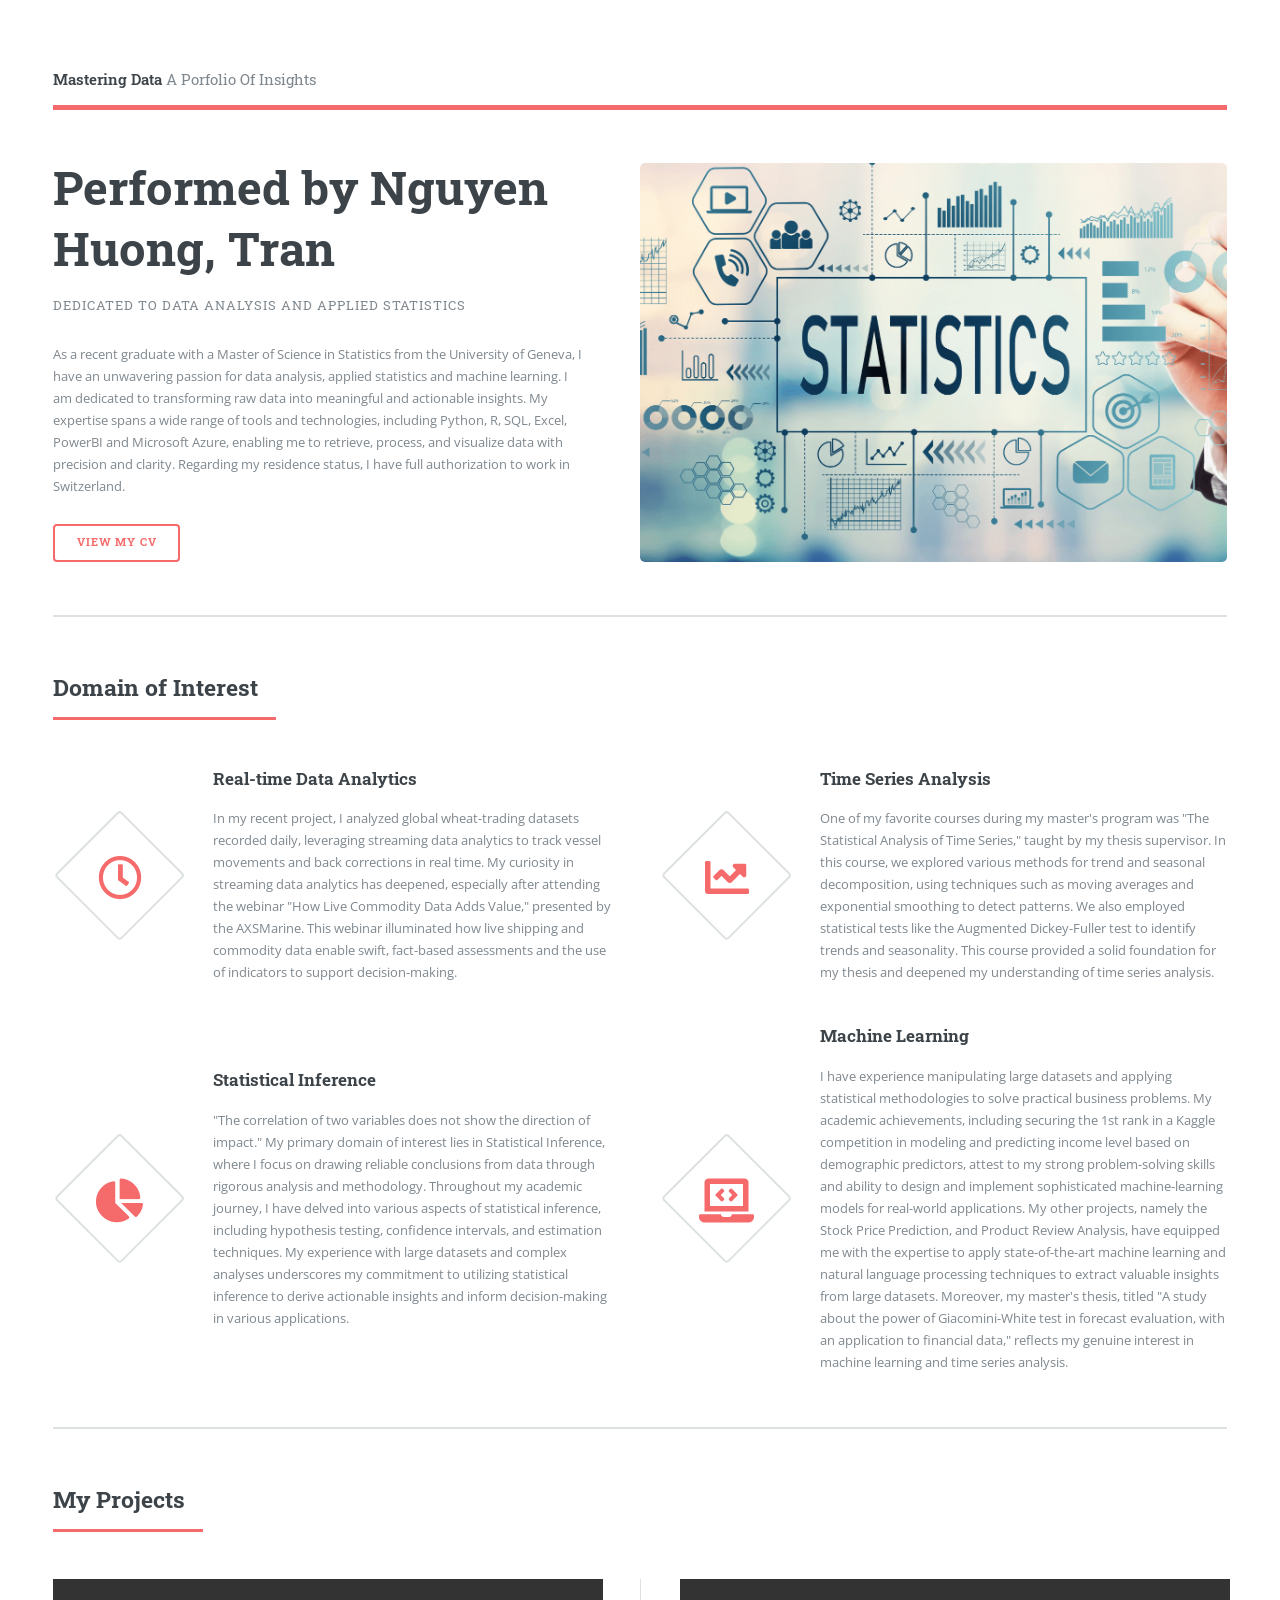
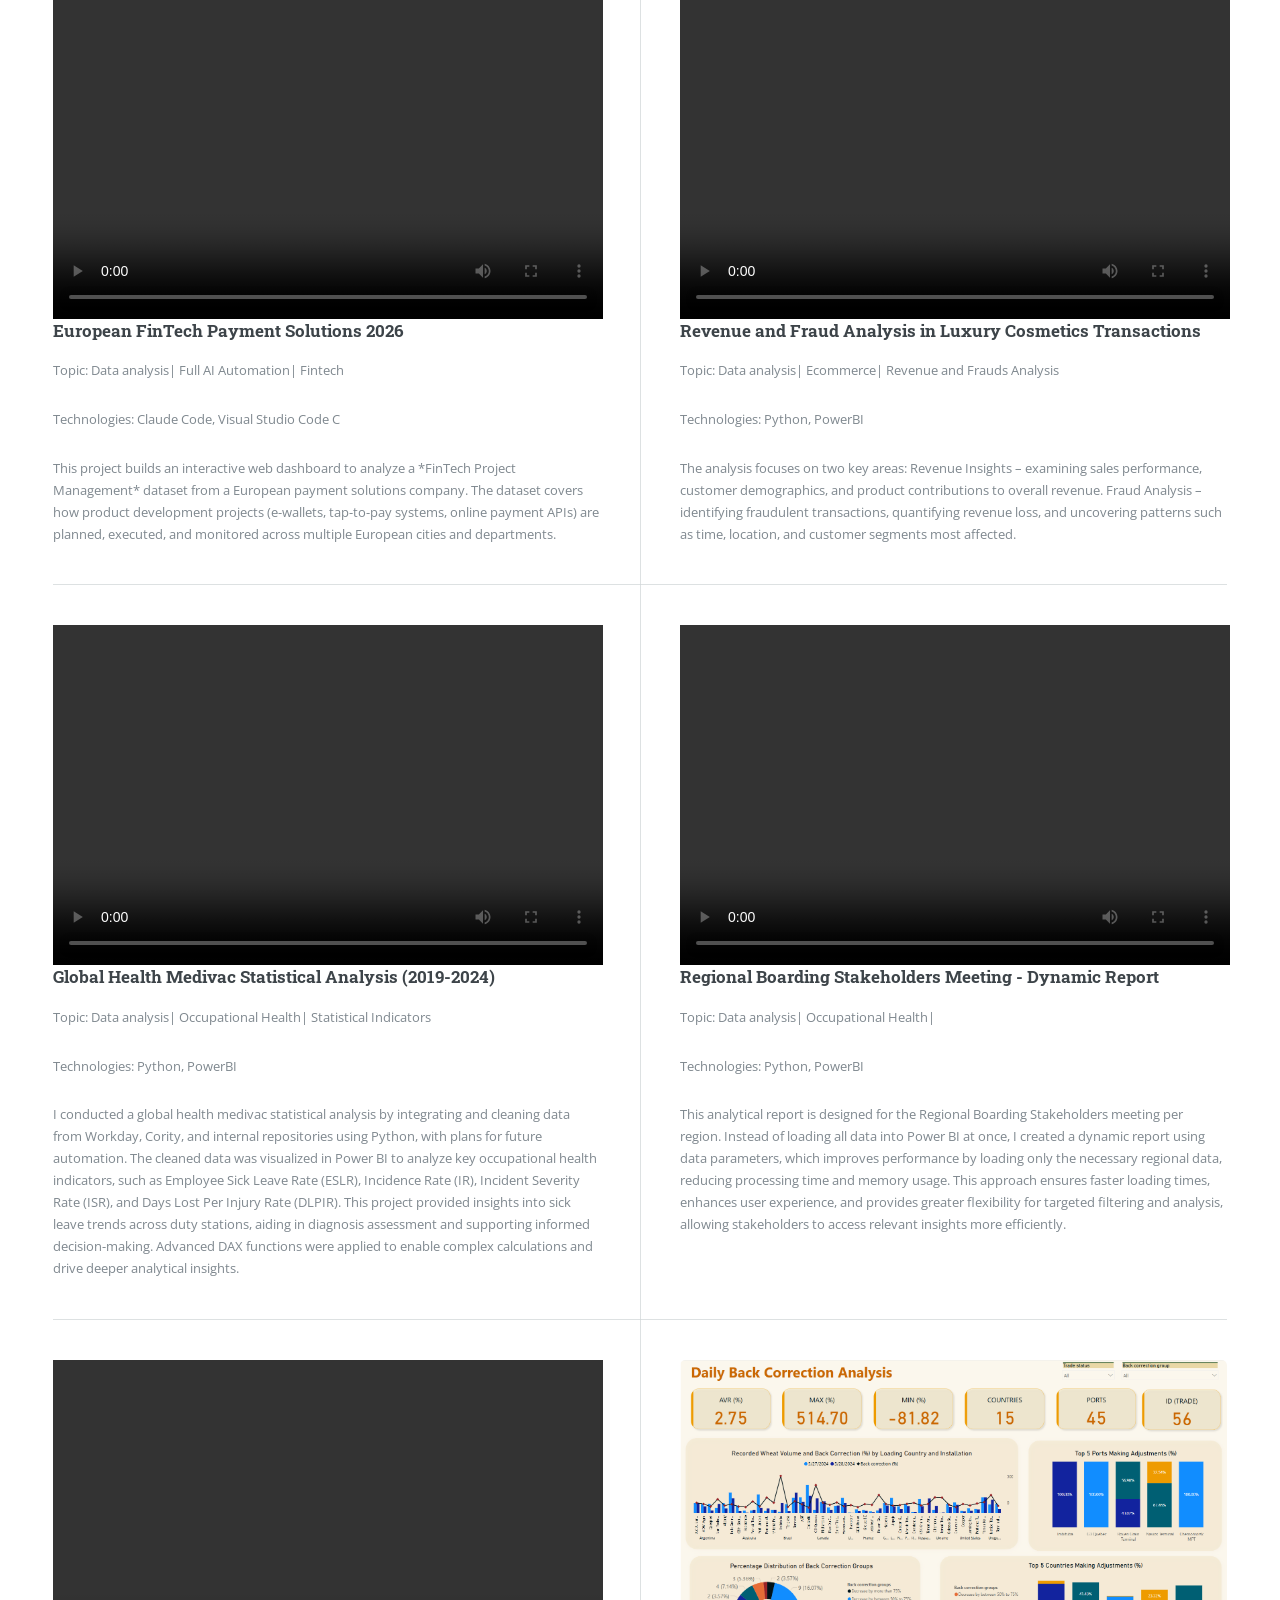
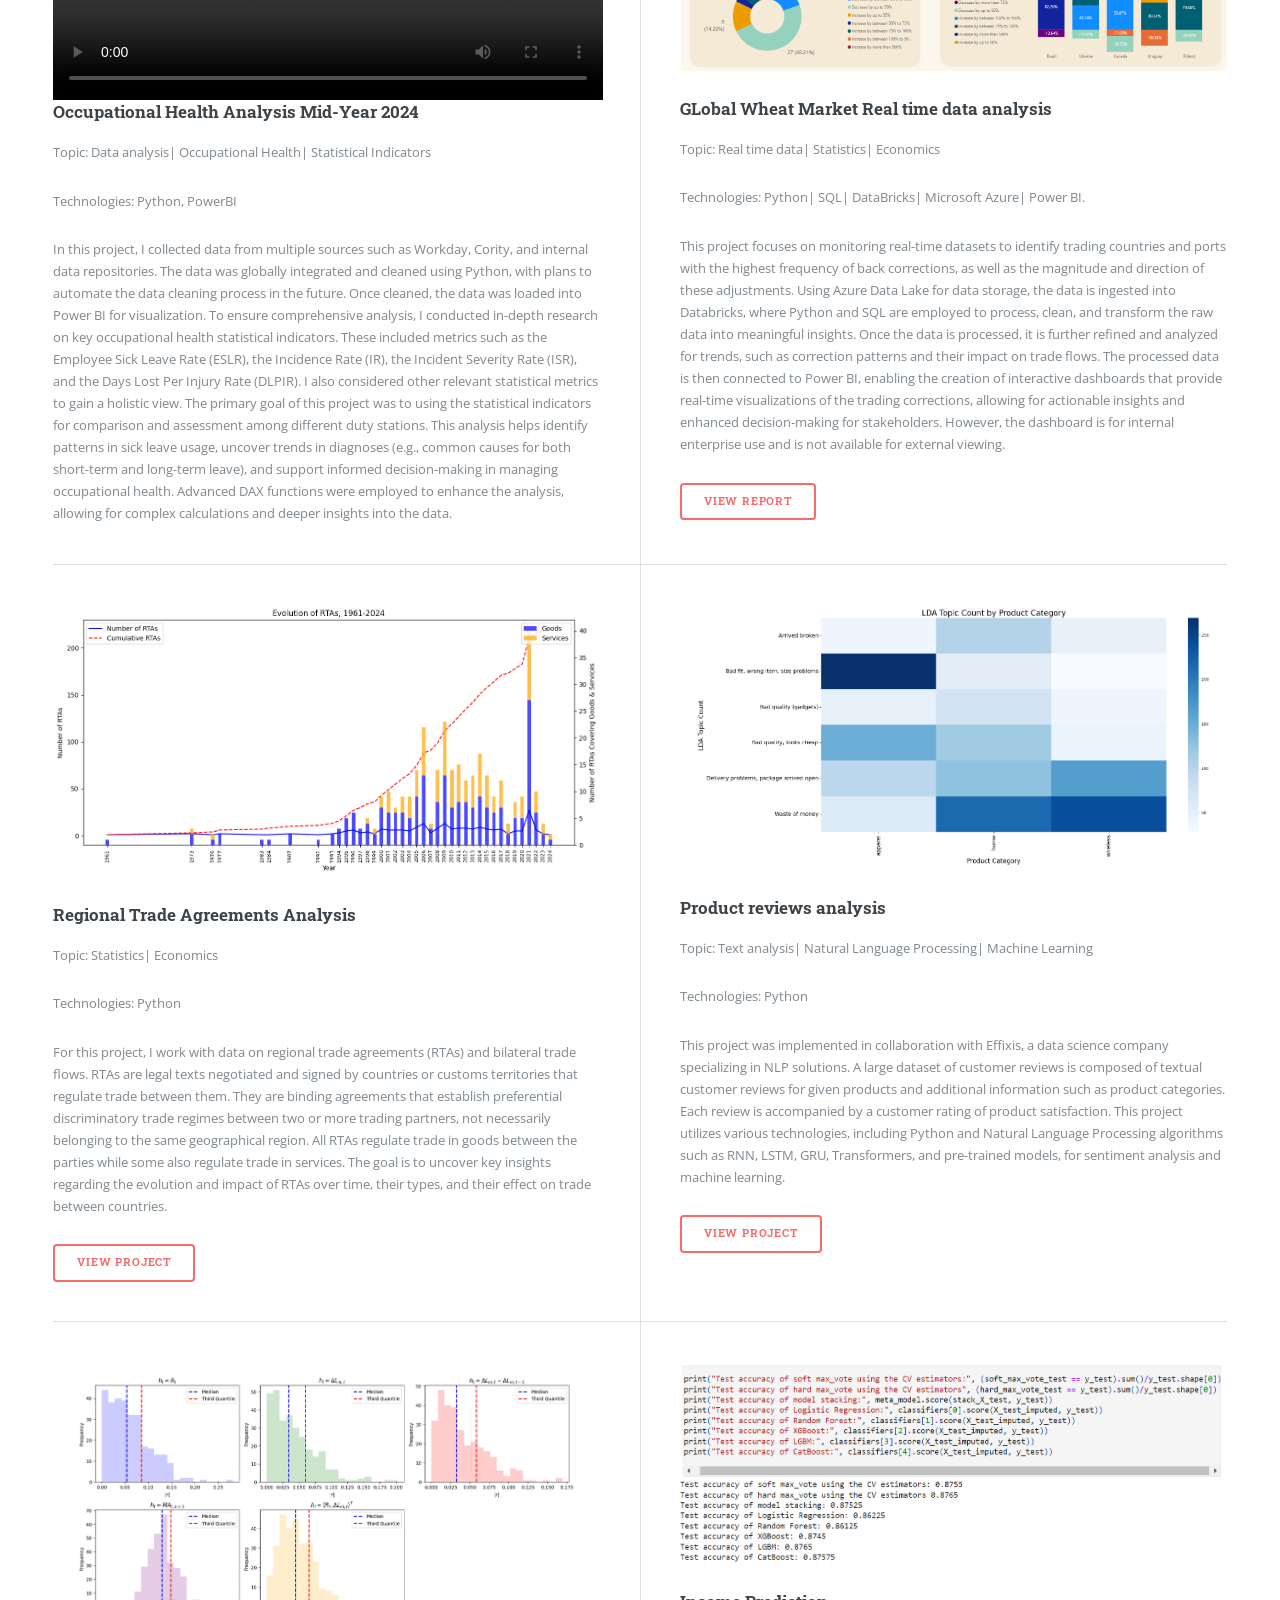
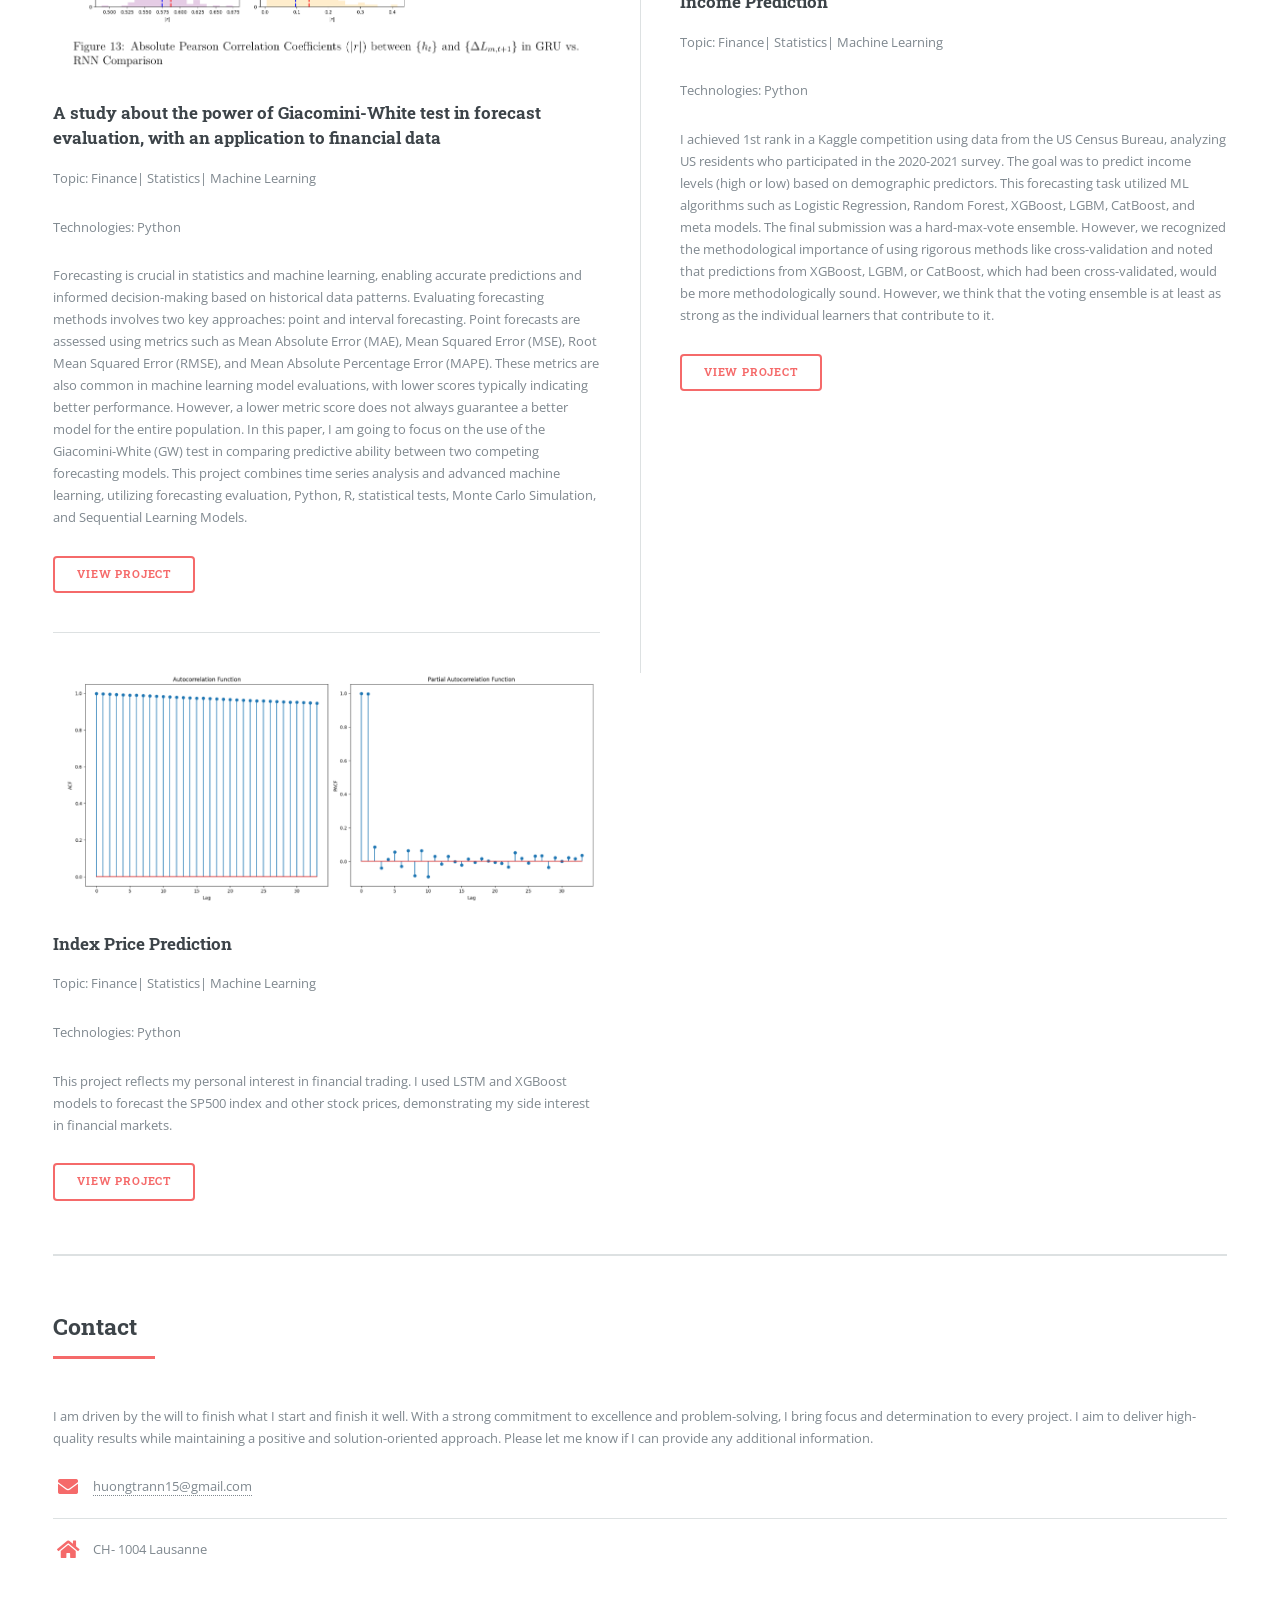
==== index AI.html @ ebc21414 "dd" ====
<html>
	<head>
		<title>Editorial by HTML5 UP</title>
		<meta charset="utf-8" />
		<meta name="viewport" content="width=device-width, initial-scale=1, user-scalable=no" />
		<link rel="stylesheet" href="assets/css/main.css" />
	</head>
	<body class="is-preload">

		<!-- Wrapper -->
			<div id="wrapper">

				<!-- Main -->
					<div id="main">
						<div class="inner">

							<!-- Header -->
								<header id="header">
									<a href="index.html" class="logo"><strong>Mastering Data</strong> A Porfolio Of Insights</a>
						
								</header>

							<!-- Banner -->
								<section id="banner">
									<div class="content">
										<header>
											<h1>Performed by Nguyen Huong, Tran
												<br />
											</h1>
											<p>Dedicated to Data Analysis and Applied Statistics</p>
										</header>
										<p>As a recent graduate with a Master of Science in Statistics from the University of Geneva, I have an unwavering passion for data analysis, applied statistics and machine learning. I am dedicated to transforming raw data into meaningful and actionable insights. My expertise spans a wide range of tools and technologies, including Python, R, SQL, Excel, PowerBI and Microsoft Azure, enabling me to retrieve, process, and visualize data with precision and clarity. Regarding my residence status, I have full authorization to work in Switzerland. </p>
										<ul class="actions">
											<li><a href="https://drive.google.com/uc?export=download&id=102fX1KZvV9d0CSZ1DlW245KiPstAuhTz" class="button big">View my CV</a></li>
										</ul>
									</div>
									<span class="image object">
										<img src="images/learningbydoing.jpg" alt="" />
									</span>
								</section>

							<!-- Section -->
								<section>
									<header class="major">
										<h2>Domain of Interest</h2>
									</header>
									<div class="features">
										<article>
											<span class="icon fa-clock"></span>
											<div class="content">
												<h3>Real-time Data Analytics</h3>
												<p>In my recent project, I analyzed global wheat-trading datasets recorded daily, leveraging streaming data analytics to track vessel movements and back corrections in real time. My curiosity in streaming data analytics has deepened, especially after attending the webinar "How Live Commodity Data Adds Value," presented by the AXSMarine. This webinar illuminated how live shipping and commodity data enable swift, fact-based assessments and the use of indicators to support decision-making.</p>
											</div>
										</article>
										<article>
											<span class="icon solid fa-chart-line"></span>
											<div class="content">
												<h3>Time Series Analysis</h3>
												<p>One of my favorite courses during my master's program was "The Statistical Analysis of Time Series," taught by my thesis supervisor. In this course, we explored various methods for trend and seasonal decomposition, using techniques such as moving averages and exponential smoothing to detect patterns. We also employed statistical tests like the Augmented Dickey-Fuller test to identify trends and seasonality. This course provided a solid foundation for my thesis and deepened my understanding of time series analysis.</p>
											</div>
										</article>
										<article>
											<span class="icon solid fa-chart-pie"></span>
											<div class="content">
												<h3>Statistical Inference</h3>
												<p>"The correlation of two variables does not show the direction of impact." My primary domain of interest lies in Statistical Inference, where I focus on drawing reliable conclusions from data through rigorous analysis and methodology. Throughout my academic journey, I have delved into various aspects of statistical inference, including hypothesis testing, confidence intervals, and estimation techniques. My experience with large datasets and complex analyses underscores my commitment to utilizing statistical inference to derive actionable insights and inform decision-making in various applications.</p>
											</div>
										</article>
										<article>
											<span class="icon solid fa-laptop-code"></span>
											<div class="content">
												<h3>Machine Learning</h3>
												<p>I have experience manipulating large datasets and applying statistical methodologies to solve practical business problems. My academic achievements, including securing the 1st rank in a Kaggle competition in modeling and predicting income level based on demographic predictors, attest to my strong problem-solving skills and ability to design and implement sophisticated machine-learning models for real-world applications. My other projects, namely the Stock Price Prediction, and Product Review Analysis, have equipped me with the expertise to apply state-of-the-art machine learning and natural language processing techniques to extract valuable insights from large datasets. Moreover, my master's thesis, titled "A study about the power of Giacomini-White test in forecast evaluation, with an application to financial data," reflects my genuine interest in machine learning and time series analysis.</p>
											</div>
										</article>
									</div>
								</section>

							<!-- Section -->
								<section>
									<header class="major">
										<h2>My Projects</h2>
									</header>
									<div class="posts">

										<article>
											<video width="550" height="340" controls>
												<source src="images/Fintech Payment Solution.mp4" type="video/mp4">
												Your browser does not support the video tag.
											  </video>
											<h3>European FinTech Payment Solutions 2026 </h3>
											<p>Topic: Data analysis| Full AI Automation| Fintech </p>
											<p>Technologies: Claude Code, Visual Studio Code C</p>
											<p>This project builds an interactive web dashboard to analyze a *FinTech Project Management* dataset from a European payment solutions company. The dataset covers how product development projects (e-wallets, tap-to-pay systems, online payment APIs) are planned, executed, and monitored across multiple European cities and departments.</p>
											
										</article>


									

										<article>
											<video width="550" height="340" controls>
												<source src="images/Ecommerce.mp4" type="video/mp4">
												Your browser does not support the video tag.
											  </video>
											<h3>Revenue and Fraud Analysis in Luxury Cosmetics Transactions</h3>
											<p>Topic: Data analysis| Ecommerce| Revenue and Frauds Analysis </p>
											<p>Technologies: Python, PowerBI</p>
											<p>The analysis focuses on two key areas:

Revenue Insights – examining sales performance, customer demographics, and product contributions to overall revenue.

Fraud Analysis – identifying fraudulent transactions, quantifying revenue loss, and uncovering patterns such as time, location, and customer segments most affected.</p>
											
										</article>
										
										<article>
											<video width="550" height="340" controls>
												<source src="images/Medivac 19-24 analysis.mp4" type="video/mp4">
												Your browser does not support the video tag.
											  </video>
											<h3>Global Health Medivac Statistical Analysis (2019-2024)</h3>
											<p>Topic: Data analysis| Occupational Health| Statistical Indicators </p>
											<p>Technologies: Python, PowerBI</p>
											<p>I conducted a global health medivac statistical analysis by integrating and cleaning data from Workday, Cority, and internal repositories using Python, with plans for future automation. The cleaned data was visualized in Power BI to analyze key occupational health indicators, such as Employee Sick Leave Rate (ESLR), Incidence Rate (IR), Incident Severity Rate (ISR), and Days Lost Per Injury Rate (DLPIR). This project provided insights into sick leave trends across duty stations, aiding in diagnosis assessment and supporting informed decision-making. Advanced DAX functions were applied to enable complex calculations and drive deeper analytical insights.</p>
											
										</article>

										<article>
											<video width="550" height="340" controls>
												<source src="images/medevac1924porfolio.mp4" type="video/mp4">
												Your browser does not support the video tag.
											  </video>
											<h3>Regional Boarding Stakeholders Meeting - Dynamic Report</h3>
											<p>Topic: Data analysis| Occupational Health| </p>
											<p>Technologies: Python, PowerBI</p>
											<p>This analytical report is designed for the Regional Boarding Stakeholders meeting per region. Instead of loading all data into Power BI at once, I created a dynamic report using data parameters, which improves performance by loading only the necessary regional data, reducing processing time and memory usage. This approach ensures faster loading times, enhances user experience, and provides greater flexibility for targeted filtering and analysis, allowing stakeholders to access relevant insights more efficiently.</p>
											
										</article>


							

										<article>
											<video width="550" height="340" controls>
												<source src="images/SL analysis final.mp4" type="video/mp4">
												Your browser does not support the video tag.
											  </video>
											<h3>Occupational Health Analysis Mid-Year 2024</h3>
											<p>Topic: Data analysis| Occupational Health| Statistical Indicators </p>
											<p>Technologies: Python, PowerBI</p>
											<p>In this project, I collected data from multiple sources such as Workday, Cority, and internal data repositories. The data was globally integrated and cleaned using Python, with plans to automate the data cleaning process in the future. Once cleaned, the data was loaded into Power BI for visualization.

												To ensure comprehensive analysis, I conducted in-depth research on key occupational health statistical indicators. These included metrics such as the Employee Sick Leave Rate (ESLR), the Incidence Rate (IR), the Incident Severity Rate (ISR), and the Days Lost Per Injury Rate (DLPIR). I also considered other relevant statistical metrics to gain a holistic view.
												
												The primary goal of this project was to using the statistical indicators for comparison and assessment among different duty stations. This analysis helps identify patterns in sick leave usage, uncover trends in diagnoses (e.g., common causes for both short-term and long-term leave), and support informed decision-making in managing occupational health.
												
												Advanced DAX functions were employed to enhance the analysis, allowing for complex calculations and deeper insights into the data.</p>
											
										</article>
										<article>
											<a href="https://github.com/Emi159/Real-time-analysis/blob/main/Real%20Time%20Data%20-%20Back%20Correction%20Analysis_final.pdf" class="image"><img src="images/Real time analysis.png" alt="" /></a>
											<h3> GLobal Wheat Market Real time data analysis
											</h3>
											<p>Topic: Real time data| Statistics| Economics </p>
											<p>Technologies: Python| SQL| DataBricks| Microsoft Azure| Power BI. </p>
											<p>This project focuses on monitoring real-time datasets to identify trading countries and ports with the highest frequency of back corrections, as well as the magnitude and direction of these adjustments. Using Azure Data Lake for data storage, the data is ingested into Databricks, where Python and SQL are employed to process, clean, and transform the raw data into meaningful insights. Once the data is processed, it is further refined and analyzed for trends, such as correction patterns and their impact on trade flows. The processed data is then connected to Power BI, enabling the creation of interactive dashboards that provide real-time visualizations of the trading corrections, allowing for actionable insights and enhanced decision-making for stakeholders. However, the dashboard is for internal enterprise use and is not available for external viewing.</p>

											<ul class="actions">
												<li><a href="https://github.com/Emi159/Real-time-analysis/blob/main/Real%20Time%20Data%20-%20Back%20Correction%20Analysis_final.pdf" class="button">View report</a></li>
											</ul>
										</article>
									
										<!-- <article>
											<a href="https://drive.google.com/uc?export=download&id=1DcXue2b80Eq_Xsby1QzpuQDE_sBwg0j-" class="image"><img src="images/SL Turkey.png" alt="" /></a>
											<h3>Occupational Sick Leave Analysis in Turkey</h3>
											<p>Topic: Occupational Health| Statistics</p>
											<p>Technologies: Python| Power BI. </p>
											<p>This project analyzes sick leave (SL) data for 2024, focusing on the Ankara, Turkey duty station. The objective is to evaluate SL trends, including the breakdown of short-term and long-term cases, and identify the top diagnosis groups, which include digestive diseases, mental health, ENT, and traumatology. Key metrics such as the SL rate, days lost per injury, and the percentage of long-term SL cases (lasting over 30 days) are calculated to quantify the impact of absenteeism. By comparing SL data across duty stations, the project aims to highlight regional health-related trends and staffing challenges, providing actionable insights for workforce management.</p>
											<ul class="actions">
												<li><a href="https://drive.google.com/uc?export=download&id=1DcXue2b80Eq_Xsby1QzpuQDE_sBwg0j-" class="button">View Project</a></li>
											</ul>
										</article> -->
										<article>
											<a href="https://github.com/Emi159/Regional-Trade-Agreements-Analysis/blob/main/Regional%20Trade%20Agreements%20Analysis.ipynb" class="image"><img src="images/Regional trade agreement.png" alt="" /></a>
											<h3>Regional Trade Agreements Analysis</h3>
											<p>Topic: Statistics| Economics </p>
											<p>Technologies: Python </p>
											<p>For this project, I  work with data on regional trade agreements (RTAs) and bilateral trade
												flows. RTAs are legal texts negotiated and signed by countries or customs territories that regulate trade
												between them. They are binding agreements that establish preferential discriminatory trade regimes
												between two or more trading partners, not necessarily belonging to the same geographical region.
												All RTAs regulate trade in goods between the parties while some also regulate trade in services. The goal is to uncover key insights regarding the evolution and impact of RTAs over time, their types, and their effect on trade between countries.</p>
											<ul class="actions">
												<li><a href="https://github.com/Emi159/Regional-Trade-Agreements-Analysis/blob/main/Regional%20Trade%20Agreements%20Analysis.ipynb" class="button">View Project</a></li>
											</ul>
										</article>
										<article>
											<a href="https://github.com/Emi159/AdvancedML_NLP_Product-Review-Analysis/blob/main/Report_EDA_Task2.ipynb" class="image"><img src="images/Product reviews analysis.png" alt="" /></a>
											<h3>Product reviews analysis</h3>
											<p>Topic: Text analysis| Natural Language Processing| Machine Learning </p>
											<p>Technologies: Python</p>
											<p>This project was implemented in collaboration with Effixis, a data science company specializing in NLP solutions. A large dataset of customer reviews is composed of textual customer reviews for given products and additional information such as product categories. Each review is accompanied by a customer rating of product satisfaction. This project utilizes various technologies, including Python and Natural Language Processing algorithms such as RNN, LSTM, GRU, Transformers, and pre-trained models, for sentiment analysis and machine learning.</p>
											<ul class="actions">
												<li><a href="https://github.com/Emi159/AdvancedML_NLP_Product-Review-Analysis/blob/main/Report_EDA_Task2.ipynb" class="button">View Project</a></li>
											</ul>
										</article>
										<article>
											<a href="https://github.com/Emi159/A-study-about-the-power-of-Giacomini-White-test-in-forecast-evaluation/blob/main/Final.ipynb" class="image"><img src="images/thesis.png" alt="" /></a>
											<h3>A study about the power of Giacomini-White test in forecast evaluation, with an application to financial data</h3>
											<p>Topic: Finance| Statistics| Machine Learning </p>
											<p>Technologies: Python </p>
											<p>Forecasting is crucial in statistics and machine learning, enabling accurate predictions and informed decision-making based on historical data patterns. Evaluating forecasting methods involves two key approaches: point and interval forecasting. Point forecasts are assessed using metrics such as Mean Absolute Error (MAE), Mean Squared Error (MSE), Root Mean Squared Error (RMSE), and Mean Absolute Percentage Error (MAPE). These metrics are also common in machine learning model evaluations, with lower scores typically indicating better performance. However, a lower metric score does not always guarantee a better model for the entire population. In this paper, I am going to focus on the use of the Giacomini-White (GW) test in comparing predictive ability between two competing forecasting models. This project combines time series analysis and advanced machine learning, utilizing forecasting evaluation, Python, R, statistical tests, Monte Carlo Simulation, and Sequential Learning Models.</p>
											<ul class="actions">
												<li><a href="https://github.com/Emi159/A-study-about-the-power-of-Giacomini-White-test-in-forecast-evaluation/blob/main/Final.ipynb" class="button">View Project</a></li> 
											</ul>
										</article>
										<article>
											<a href="https://github.com/Emi159/Kaggle--Income-Prediction/blob/main/ml_notebook_2.ipynb" class="image"><img src="images/Income Prediction.png" alt="" /></a>
											<h3>Income Prediction</h3>
											<p>Topic: Finance| Statistics| Machine Learning </p>
											<p>Technologies: Python </p>
											<p>I achieved 1st rank in a Kaggle competition using data from the US Census Bureau, analyzing US residents who participated in the 2020-2021 survey. The goal was to predict income levels (high or low) based on demographic predictors. This forecasting task utilized ML algorithms such as Logistic Regression, Random Forest, XGBoost, LGBM, CatBoost, and meta models. The final submission was a hard-max-vote ensemble. However, we recognized the methodological importance of using rigorous methods like cross-validation and noted that predictions from XGBoost, LGBM, or CatBoost, which had been cross-validated, would be more methodologically sound. However, we think that the voting ensemble is at least as strong as the individual learners that contribute to it.</p>
											<ul class="actions">
												<li><a href="https://github.com/Emi159/Kaggle--Income-Prediction/blob/main/ml_notebook_2.ipynb" class="button">View project</a></li>
											</ul>
										</article>
										<article>
											<a href="https://github.com/Emi159/Index-Price-Prediction/blob/main/sp500.ipynb" class="image"><img src="images/Index price prediction.png" alt="" /></a>
											<h3>Index Price Prediction</h3>
											<p>Topic: Finance| Statistics| Machine Learning </p>
											<p>Technologies: Python </p>
											<p>This project reflects my personal interest in financial trading. I used LSTM and XGBoost models to forecast the SP500 index and other stock prices, demonstrating my side interest in financial markets.</p>
											<ul class="actions">
												<li><a href="https://github.com/Emi159/Index-Price-Prediction/blob/main/sp500.ipynb" class="button">View Project</a></li>
											</ul>
										</article>
									
					
									</div>
								</section>
								

					
			
							<!-- Section -->
							<section>
								<header class="major">
									<h2>Contact </h2>
								</header>
								<p>I am driven by the will to finish what I start and finish it well. With a strong commitment to excellence and problem-solving, I bring focus and determination to every project. I aim to deliver high-quality results while maintaining a positive and solution-oriented approach. Please let me know if I can provide any additional information.</p>
								<ul class="contact">
									<li class="icon solid fa-envelope"><a href="#">huongtrann15@gmail.com</a></li>
									<li class="icon solid fa-home">CH- 1004 Lausanne<br />
									</li>
								</ul>
							</section>

							

						


		

	</body>
</html>
---- assets/css/main.css ----
@import url(fontawesome-all.min.css);
@import url("https://fonts.googleapis.com/css?family=Open+Sans:400,600,400italic,600italic|Roboto+Slab:400,700");
/*
	Editorial by HTML5 UP
	html5up.net | @ajlkn
	Free for personal and commercial use under the CCA 3.0 license (html5up.net/license)
*/
html, body, div, span, applet, object,
iframe, h1, h2, h3, h4, h5, h6, p, blockquote,
pre, a, abbr, acronym, address, big, cite,
code, del, dfn, em, img, ins, kbd, q, s, samp,
small, strike, strong, sub, sup, tt, var, b,
u, i, center, dl, dt, dd, ol, ul, li, fieldset,
form, label, legend, table, caption, tbody,
tfoot, thead, tr, th, td, article, aside,
canvas, details, embed, figure, figcaption,
footer, header, hgroup, menu, nav, output, ruby,
section, summary, time, mark, audio, video {
  margin: 0;
  padding: 0;
  border: 0;
  font-size: 100%;
  font: inherit;
  vertical-align: baseline; }

article, aside, details, figcaption, figure,
footer, header, hgroup, menu, nav, section {
  display: block; }

body {
  line-height: 1; }

ol, ul {
  list-style: none; }

blockquote, q {
  quotes: none; }
  blockquote:before, blockquote:after, q:before, q:after {
    content: '';
    content: none; }

table {
  border-collapse: collapse;
  border-spacing: 0; }

body {
  -webkit-text-size-adjust: none; }

mark {
  background-color: transparent;
  color: inherit; }

input::-moz-focus-inner {
  border: 0;
  padding: 0; }

input, select, textarea {
  -moz-appearance: none;
  -webkit-appearance: none;
  -ms-appearance: none;
  appearance: none; }

/* Basic */
@-ms-viewport {
  width: device-width; }

body {
  -ms-overflow-style: scrollbar; }

@media screen and (max-width: 480px) {
  html, body {
    min-width: 320px; } }

html {
  box-sizing: border-box; }

*, *:before, *:after {
  box-sizing: inherit; }

body {
  background: #ffffff; }
  body.is-preload *, body.is-preload *:before, body.is-preload *:after, body.is-resizing *, body.is-resizing *:before, body.is-resizing *:after {
    -moz-animation: none !important;
    -webkit-animation: none !important;
    -ms-animation: none !important;
    animation: none !important;
    -moz-transition: none !important;
    -webkit-transition: none !important;
    -ms-transition: none !important;
    transition: none !important; }

/* Type */
body, input, select, textarea {
  color: #7f888f;
  font-family: "Open Sans", sans-serif;
  font-size: 13pt;
  font-weight: 400;
  line-height: 1.65; }
  @media screen and (max-width: 1680px) {
    body, input, select, textarea {
      font-size: 11pt; } }
  @media screen and (max-width: 1280px) {
    body, input, select, textarea {
      font-size: 10pt; } }
  @media screen and (max-width: 360px) {
    body, input, select, textarea {
      font-size: 9pt; } }

a {
  -moz-transition: color 0.2s ease-in-out, border-bottom-color 0.2s ease-in-out;
  -webkit-transition: color 0.2s ease-in-out, border-bottom-color 0.2s ease-in-out;
  -ms-transition: color 0.2s ease-in-out, border-bottom-color 0.2s ease-in-out;
  transition: color 0.2s ease-in-out, border-bottom-color 0.2s ease-in-out;
  border-bottom: dotted 1px;
  color: #f56a6a;
  text-decoration: none; }
  a:hover {
    border-bottom-color: #f56a6a;
    color: #f56a6a !important; }
    a:hover strong {
      color: inherit; }

strong, b {
  color: #3d4449;
  font-weight: 600; }

em, i {
  font-style: italic; }

p {
  margin: 0 0 2em 0; }

h1, h2, h3, h4, h5, h6 {
  color: #3d4449;
  font-family: "Roboto Slab", serif;
  font-weight: 700;
  line-height: 1.5;
  margin: 0 0 1em 0; }
  h1 a, h2 a, h3 a, h4 a, h5 a, h6 a {
    color: inherit;
    text-decoration: none;
    border-bottom: 0; }

h1 {
  font-size: 4em;
  margin: 0 0 0.5em 0;
  line-height: 1.3; }

h2 {
  font-size: 1.75em; }

h3 {
  font-size: 1.25em; }

h4 {
  font-size: 1.1em; }

h5 {
  font-size: 0.9em; }

h6 {
  font-size: 0.7em; }

@media screen and (max-width: 1680px) {
  h1 {
    font-size: 3.5em; } }

@media screen and (max-width: 980px) {
  h1 {
    font-size: 3.25em; } }

@media screen and (max-width: 736px) {
  h1 {
    font-size: 2em;
    line-height: 1.4; }
  h2 {
    font-size: 1.5em; } }

sub {
  font-size: 0.8em;
  position: relative;
  top: 0.5em; }

sup {
  font-size: 0.8em;
  position: relative;
  top: -0.5em; }

blockquote {
  border-left: solid 3px rgba(210, 215, 217, 0.75);
  font-style: italic;
  margin: 0 0 2em 0;
  padding: 0.5em 0 0.5em 2em; }

code {
  background: rgba(230, 235, 237, 0.25);
  border-radius: 0.375em;
  border: solid 1px rgba(210, 215, 217, 0.75);
  font-family: "Courier New", monospace;
  font-size: 0.9em;
  margin: 0 0.25em;
  padding: 0.25em 0.65em; }

pre {
  -webkit-overflow-scrolling: touch;
  font-family: "Courier New", monospace;
  font-size: 0.9em;
  margin: 0 0 2em 0; }
  pre code {
    display: block;
    line-height: 1.75;
    padding: 1em 1.5em;
    overflow-x: auto; }

hr {
  border: 0;
  border-bottom: solid 1px rgba(210, 215, 217, 0.75);
  margin: 2em 0; }
  hr.major {
    margin: 3em 0; }

.align-left {
  text-align: left; }

.align-center {
  text-align: center; }

.align-right {
  text-align: right; }

/* Row */
.row {
  display: flex;
  flex-wrap: wrap;
  box-sizing: border-box;
  align-items: stretch; }
  .row > * {
    box-sizing: border-box; }
  .row.gtr-uniform > * > :last-child {
    margin-bottom: 0; }
  .row.aln-left {
    justify-content: flex-start; }
  .row.aln-center {
    justify-content: center; }
  .row.aln-right {
    justify-content: flex-end; }
  .row.aln-top {
    align-items: flex-start; }
  .row.aln-middle {
    align-items: center; }
  .row.aln-bottom {
    align-items: flex-end; }
  .row > .imp {
    order: -1; }
  .row > .col-1 {
    width: 8.33333%; }
  .row > .off-1 {
    margin-left: 8.33333%; }
  .row > .col-2 {
    width: 16.66667%; }
  .row > .off-2 {
    margin-left: 16.66667%; }
  .row > .col-3 {
    width: 25%; }
  .row > .off-3 {
    margin-left: 25%; }
  .row > .col-4 {
    width: 33.33333%; }
  .row > .off-4 {
    margin-left: 33.33333%; }
  .row > .col-5 {
    width: 41.66667%; }
  .row > .off-5 {
    margin-left: 41.66667%; }
  .row > .col-6 {
    width: 50%; }
  .row > .off-6 {
    margin-left: 50%; }
  .row > .col-7 {
    width: 58.33333%; }
  .row > .off-7 {
    margin-left: 58.33333%; }
  .row > .col-8 {
    width: 66.66667%; }
  .row > .off-8 {
    margin-left: 66.66667%; }
  .row > .col-9 {
    width: 75%; }
  .row > .off-9 {
    margin-left: 75%; }
  .row > .col-10 {
    width: 83.33333%; }
  .row > .off-10 {
    margin-left: 83.33333%; }
  .row > .col-11 {
    width: 91.66667%; }
  .row > .off-11 {
    margin-left: 91.66667%; }
  .row > .col-12 {
    width: 100%; }
  .row > .off-12 {
    margin-left: 100%; }
  .row.gtr-0 {
    margin-top: 0;
    margin-left: 0em; }
    .row.gtr-0 > * {
      padding: 0 0 0 0em; }
    .row.gtr-0.gtr-uniform {
      margin-top: 0em; }
      .row.gtr-0.gtr-uniform > * {
        padding-top: 0em; }
  .row.gtr-25 {
    margin-top: 0;
    margin-left: -0.375em; }
    .row.gtr-25 > * {
      padding: 0 0 0 0.375em; }
    .row.gtr-25.gtr-uniform {
      margin-top: -0.375em; }
      .row.gtr-25.gtr-uniform > * {
        padding-top: 0.375em; }
  .row.gtr-50 {
    margin-top: 0;
    margin-left: -0.75em; }
    .row.gtr-50 > * {
      padding: 0 0 0 0.75em; }
    .row.gtr-50.gtr-uniform {
      margin-top: -0.75em; }
      .row.gtr-50.gtr-uniform > * {
        padding-top: 0.75em; }
  .row {
    margin-top: 0;
    margin-left: -1.5em; }
    .row > * {
      padding: 0 0 0 1.5em; }
    .row.gtr-uniform {
      margin-top: -1.5em; }
      .row.gtr-uniform > * {
        padding-top: 1.5em; }
  .row.gtr-150 {
    margin-top: 0;
    margin-left: -2.25em; }
    .row.gtr-150 > * {
      padding: 0 0 0 2.25em; }
    .row.gtr-150.gtr-uniform {
      margin-top: -2.25em; }
      .row.gtr-150.gtr-uniform > * {
        padding-top: 2.25em; }
  .row.gtr-200 {
    margin-top: 0;
    margin-left: -3em; }
    .row.gtr-200 > * {
      padding: 0 0 0 3em; }
    .row.gtr-200.gtr-uniform {
      margin-top: -3em; }
      .row.gtr-200.gtr-uniform > * {
        padding-top: 3em; }
  @media screen and (max-width: 1680px) {
    .row {
      display: flex;
      flex-wrap: wrap;
      box-sizing: border-box;
      align-items: stretch; }
      .row > * {
        box-sizing: border-box; }
      .row.gtr-uniform > * > :last-child {
        margin-bottom: 0; }
      .row.aln-left {
        justify-content: flex-start; }
      .row.aln-center {
        justify-content: center; }
      .row.aln-right {
        justify-content: flex-end; }
      .row.aln-top {
        align-items: flex-start; }
      .row.aln-middle {
        align-items: center; }
      .row.aln-bottom {
        align-items: flex-end; }
      .row > .imp-xlarge {
        order: -1; }
      .row > .col-1-xlarge {
        width: 8.33333%; }
      .row > .off-1-xlarge {
        margin-left: 8.33333%; }
      .row > .col-2-xlarge {
        width: 16.66667%; }
      .row > .off-2-xlarge {
        margin-left: 16.66667%; }
      .row > .col-3-xlarge {
        width: 25%; }
      .row > .off-3-xlarge {
        margin-left: 25%; }
      .row > .col-4-xlarge {
        width: 33.33333%; }
      .row > .off-4-xlarge {
        margin-left: 33.33333%; }
      .row > .col-5-xlarge {
        width: 41.66667%; }
      .row > .off-5-xlarge {
        margin-left: 41.66667%; }
      .row > .col-6-xlarge {
        width: 50%; }
      .row > .off-6-xlarge {
        margin-left: 50%; }
      .row > .col-7-xlarge {
        width: 58.33333%; }
      .row > .off-7-xlarge {
        margin-left: 58.33333%; }
      .row > .col-8-xlarge {
        width: 66.66667%; }
      .row > .off-8-xlarge {
        margin-left: 66.66667%; }
      .row > .col-9-xlarge {
        width: 75%; }
      .row > .off-9-xlarge {
        margin-left: 75%; }
      .row > .col-10-xlarge {
        width: 83.33333%; }
      .row > .off-10-xlarge {
        margin-left: 83.33333%; }
      .row > .col-11-xlarge {
        width: 91.66667%; }
      .row > .off-11-xlarge {
        margin-left: 91.66667%; }
      .row > .col-12-xlarge {
        width: 100%; }
      .row > .off-12-xlarge {
        margin-left: 100%; }
      .row.gtr-0 {
        margin-top: 0;
        margin-left: 0em; }
        .row.gtr-0 > * {
          padding: 0 0 0 0em; }
        .row.gtr-0.gtr-uniform {
          margin-top: 0em; }
          .row.gtr-0.gtr-uniform > * {
            padding-top: 0em; }
      .row.gtr-25 {
        margin-top: 0;
        margin-left: -0.375em; }
        .row.gtr-25 > * {
          padding: 0 0 0 0.375em; }
        .row.gtr-25.gtr-uniform {
          margin-top: -0.375em; }
          .row.gtr-25.gtr-uniform > * {
            padding-top: 0.375em; }
      .row.gtr-50 {
        margin-top: 0;
        margin-left: -0.75em; }
        .row.gtr-50 > * {
          padding: 0 0 0 0.75em; }
        .row.gtr-50.gtr-uniform {
          margin-top: -0.75em; }
          .row.gtr-50.gtr-uniform > * {
            padding-top: 0.75em; }
      .row {
        margin-top: 0;
        margin-left: -1.5em; }
        .row > * {
          padding: 0 0 0 1.5em; }
        .row.gtr-uniform {
          margin-top: -1.5em; }
          .row.gtr-uniform > * {
            padding-top: 1.5em; }
      .row.gtr-150 {
        margin-top: 0;
        margin-left: -2.25em; }
        .row.gtr-150 > * {
          padding: 0 0 0 2.25em; }
        .row.gtr-150.gtr-uniform {
          margin-top: -2.25em; }
          .row.gtr-150.gtr-uniform > * {
            padding-top: 2.25em; }
      .row.gtr-200 {
        margin-top: 0;
        margin-left: -3em; }
        .row.gtr-200 > * {
          padding: 0 0 0 3em; }
        .row.gtr-200.gtr-uniform {
          margin-top: -3em; }
          .row.gtr-200.gtr-uniform > * {
            padding-top: 3em; } }
  @media screen and (max-width: 1280px) {
    .row {
      display: flex;
      flex-wrap: wrap;
      box-sizing: border-box;
      align-items: stretch; }
      .row > * {
        box-sizing: border-box; }
      .row.gtr-uniform > * > :last-child {
        margin-bottom: 0; }
      .row.aln-left {
        justify-content: flex-start; }
      .row.aln-center {
        justify-content: center; }
      .row.aln-right {
        justify-content: flex-end; }
      .row.aln-top {
        align-items: flex-start; }
      .row.aln-middle {
        align-items: center; }
      .row.aln-bottom {
        align-items: flex-end; }
      .row > .imp-large {
        order: -1; }
      .row > .col-1-large {
        width: 8.33333%; }
      .row > .off-1-large {
        margin-left: 8.33333%; }
      .row > .col-2-large {
        width: 16.66667%; }
      .row > .off-2-large {
        margin-left: 16.66667%; }
      .row > .col-3-large {
        width: 25%; }
      .row > .off-3-large {
        margin-left: 25%; }
      .row > .col-4-large {
        width: 33.33333%; }
      .row > .off-4-large {
        margin-left: 33.33333%; }
      .row > .col-5-large {
        width: 41.66667%; }
      .row > .off-5-large {
        margin-left: 41.66667%; }
      .row > .col-6-large {
        width: 50%; }
      .row > .off-6-large {
        margin-left: 50%; }
      .row > .col-7-large {
        width: 58.33333%; }
      .row > .off-7-large {
        margin-left: 58.33333%; }
      .row > .col-8-large {
        width: 66.66667%; }
      .row > .off-8-large {
        margin-left: 66.66667%; }
      .row > .col-9-large {
        width: 75%; }
      .row > .off-9-large {
        margin-left: 75%; }
      .row > .col-10-large {
        width: 83.33333%; }
      .row > .off-10-large {
        margin-left: 83.33333%; }
      .row > .col-11-large {
        width: 91.66667%; }
      .row > .off-11-large {
        margin-left: 91.66667%; }
      .row > .col-12-large {
        width: 100%; }
      .row > .off-12-large {
        margin-left: 100%; }
      .row.gtr-0 {
        margin-top: 0;
        margin-left: 0em; }
        .row.gtr-0 > * {
          padding: 0 0 0 0em; }
        .row.gtr-0.gtr-uniform {
          margin-top: 0em; }
          .row.gtr-0.gtr-uniform > * {
            padding-top: 0em; }
      .row.gtr-25 {
        margin-top: 0;
        margin-left: -0.375em; }
        .row.gtr-25 > * {
          padding: 0 0 0 0.375em; }
        .row.gtr-25.gtr-uniform {
          margin-top: -0.375em; }
          .row.gtr-25.gtr-uniform > * {
            padding-top: 0.375em; }
      .row.gtr-50 {
        margin-top: 0;
        margin-left: -0.75em; }
        .row.gtr-50 > * {
          padding: 0 0 0 0.75em; }
        .row.gtr-50.gtr-uniform {
          margin-top: -0.75em; }
          .row.gtr-50.gtr-uniform > * {
            padding-top: 0.75em; }
      .row {
        margin-top: 0;
        margin-left: -1.5em; }
        .row > * {
          padding: 0 0 0 1.5em; }
        .row.gtr-uniform {
          margin-top: -1.5em; }
          .row.gtr-uniform > * {
            padding-top: 1.5em; }
      .row.gtr-150 {
        margin-top: 0;
        margin-left: -2.25em; }
        .row.gtr-150 > * {
          padding: 0 0 0 2.25em; }
        .row.gtr-150.gtr-uniform {
          margin-top: -2.25em; }
          .row.gtr-150.gtr-uniform > * {
            padding-top: 2.25em; }
      .row.gtr-200 {
        margin-top: 0;
        margin-left: -3em; }
        .row.gtr-200 > * {
          padding: 0 0 0 3em; }
        .row.gtr-200.gtr-uniform {
          margin-top: -3em; }
          .row.gtr-200.gtr-uniform > * {
            padding-top: 3em; } }
  @media screen and (max-width: 980px) {
    .row {
      display: flex;
      flex-wrap: wrap;
      box-sizing: border-box;
      align-items: stretch; }
      .row > * {
        box-sizing: border-box; }
      .row.gtr-uniform > * > :last-child {
        margin-bottom: 0; }
      .row.aln-left {
        justify-content: flex-start; }
      .row.aln-center {
        justify-content: center; }
      .row.aln-right {
        justify-content: flex-end; }
      .row.aln-top {
        align-items: flex-start; }
      .row.aln-middle {
        align-items: center; }
      .row.aln-bottom {
        align-items: flex-end; }
      .row > .imp-medium {
        order: -1; }
      .row > .col-1-medium {
        width: 8.33333%; }
      .row > .off-1-medium {
        margin-left: 8.33333%; }
      .row > .col-2-medium {
        width: 16.66667%; }
      .row > .off-2-medium {
        margin-left: 16.66667%; }
      .row > .col-3-medium {
        width: 25%; }
      .row > .off-3-medium {
        margin-left: 25%; }
      .row > .col-4-medium {
        width: 33.33333%; }
      .row > .off-4-medium {
        margin-left: 33.33333%; }
      .row > .col-5-medium {
        width: 41.66667%; }
      .row > .off-5-medium {
        margin-left: 41.66667%; }
      .row > .col-6-medium {
        width: 50%; }
      .row > .off-6-medium {
        margin-left: 50%; }
      .row > .col-7-medium {
        width: 58.33333%; }
      .row > .off-7-medium {
        margin-left: 58.33333%; }
      .row > .col-8-medium {
        width: 66.66667%; }
      .row > .off-8-medium {
        margin-left: 66.66667%; }
      .row > .col-9-medium {
        width: 75%; }
      .row > .off-9-medium {
        margin-left: 75%; }
      .row > .col-10-medium {
        width: 83.33333%; }
      .row > .off-10-medium {
        margin-left: 83.33333%; }
      .row > .col-11-medium {
        width: 91.66667%; }
      .row > .off-11-medium {
        margin-left: 91.66667%; }
      .row > .col-12-medium {
        width: 100%; }
      .row > .off-12-medium {
        margin-left: 100%; }
      .row.gtr-0 {
        margin-top: 0;
        margin-left: 0em; }
        .row.gtr-0 > * {
          padding: 0 0 0 0em; }
        .row.gtr-0.gtr-uniform {
          margin-top: 0em; }
          .row.gtr-0.gtr-uniform > * {
            padding-top: 0em; }
      .row.gtr-25 {
        margin-top: 0;
        margin-left: -0.375em; }
        .row.gtr-25 > * {
          padding: 0 0 0 0.375em; }
        .row.gtr-25.gtr-uniform {
          margin-top: -0.375em; }
          .row.gtr-25.gtr-uniform > * {
            padding-top: 0.375em; }
      .row.gtr-50 {
        margin-top: 0;
        margin-left: -0.75em; }
        .row.gtr-50 > * {
          padding: 0 0 0 0.75em; }
        .row.gtr-50.gtr-uniform {
          margin-top: -0.75em; }
          .row.gtr-50.gtr-uniform > * {
            padding-top: 0.75em; }
      .row {
        margin-top: 0;
        margin-left: -1.5em; }
        .row > * {
          padding: 0 0 0 1.5em; }
        .row.gtr-uniform {
          margin-top: -1.5em; }
          .row.gtr-uniform > * {
            padding-top: 1.5em; }
      .row.gtr-150 {
        margin-top: 0;
        margin-left: -2.25em; }
        .row.gtr-150 > * {
          padding: 0 0 0 2.25em; }
        .row.gtr-150.gtr-uniform {
          margin-top: -2.25em; }
          .row.gtr-150.gtr-uniform > * {
            padding-top: 2.25em; }
      .row.gtr-200 {
        margin-top: 0;
        margin-left: -3em; }
        .row.gtr-200 > * {
          padding: 0 0 0 3em; }
        .row.gtr-200.gtr-uniform {
          margin-top: -3em; }
          .row.gtr-200.gtr-uniform > * {
            padding-top: 3em; } }
  @media screen and (max-width: 736px) {
    .row {
      display: flex;
      flex-wrap: wrap;
      box-sizing: border-box;
      align-items: stretch; }
      .row > * {
        box-sizing: border-box; }
      .row.gtr-uniform > * > :last-child {
        margin-bottom: 0; }
      .row.aln-left {
        justify-content: flex-start; }
      .row.aln-center {
        justify-content: center; }
      .row.aln-right {
        justify-content: flex-end; }
      .row.aln-top {
        align-items: flex-start; }
      .row.aln-middle {
        align-items: center; }
      .row.aln-bottom {
        align-items: flex-end; }
      .row > .imp-small {
        order: -1; }
      .row > .col-1-small {
        width: 8.33333%; }
      .row > .off-1-small {
        margin-left: 8.33333%; }
      .row > .col-2-small {
        width: 16.66667%; }
      .row > .off-2-small {
        margin-left: 16.66667%; }
      .row > .col-3-small {
        width: 25%; }
      .row > .off-3-small {
        margin-left: 25%; }
      .row > .col-4-small {
        width: 33.33333%; }
      .row > .off-4-small {
        margin-left: 33.33333%; }
      .row > .col-5-small {
        width: 41.66667%; }
      .row > .off-5-small {
        margin-left: 41.66667%; }
      .row > .col-6-small {
        width: 50%; }
      .row > .off-6-small {
        margin-left: 50%; }
      .row > .col-7-small {
        width: 58.33333%; }
      .row > .off-7-small {
        margin-left: 58.33333%; }
      .row > .col-8-small {
        width: 66.66667%; }
      .row > .off-8-small {
        margin-left: 66.66667%; }
      .row > .col-9-small {
        width: 75%; }
      .row > .off-9-small {
        margin-left: 75%; }
      .row > .col-10-small {
        width: 83.33333%; }
      .row > .off-10-small {
        margin-left: 83.33333%; }
      .row > .col-11-small {
        width: 91.66667%; }
      .row > .off-11-small {
        margin-left: 91.66667%; }
      .row > .col-12-small {
        width: 100%; }
      .row > .off-12-small {
        margin-left: 100%; }
      .row.gtr-0 {
        margin-top: 0;
        margin-left: 0em; }
        .row.gtr-0 > * {
          padding: 0 0 0 0em; }
        .row.gtr-0.gtr-uniform {
          margin-top: 0em; }
          .row.gtr-0.gtr-uniform > * {
            padding-top: 0em; }
      .row.gtr-25 {
        margin-top: 0;
        margin-left: -0.375em; }
        .row.gtr-25 > * {
          padding: 0 0 0 0.375em; }
        .row.gtr-25.gtr-uniform {
          margin-top: -0.375em; }
          .row.gtr-25.gtr-uniform > * {
            padding-top: 0.375em; }
      .row.gtr-50 {
        margin-top: 0;
        margin-left: -0.75em; }
        .row.gtr-50 > * {
          padding: 0 0 0 0.75em; }
        .row.gtr-50.gtr-uniform {
          margin-top: -0.75em; }
          .row.gtr-50.gtr-uniform > * {
            padding-top: 0.75em; }
      .row {
        margin-top: 0;
        margin-left: -1.5em; }
        .row > * {
          padding: 0 0 0 1.5em; }
        .row.gtr-uniform {
          margin-top: -1.5em; }
          .row.gtr-uniform > * {
            padding-top: 1.5em; }
      .row.gtr-150 {
        margin-top: 0;
        margin-left: -2.25em; }
        .row.gtr-150 > * {
          padding: 0 0 0 2.25em; }
        .row.gtr-150.gtr-uniform {
          margin-top: -2.25em; }
          .row.gtr-150.gtr-uniform > * {
            padding-top: 2.25em; }
      .row.gtr-200 {
        margin-top: 0;
        margin-left: -3em; }
        .row.gtr-200 > * {
          padding: 0 0 0 3em; }
        .row.gtr-200.gtr-uniform {
          margin-top: -3em; }
          .row.gtr-200.gtr-uniform > * {
            padding-top: 3em; } }
  @media screen and (max-width: 480px) {
    .row {
      display: flex;
      flex-wrap: wrap;
      box-sizing: border-box;
      align-items: stretch; }
      .row > * {
        box-sizing: border-box; }
      .row.gtr-uniform > * > :last-child {
        margin-bottom: 0; }
      .row.aln-left {
        justify-content: flex-start; }
      .row.aln-center {
        justify-content: center; }
      .row.aln-right {
        justify-content: flex-end; }
      .row.aln-top {
        align-items: flex-start; }
      .row.aln-middle {
        align-items: center; }
      .row.aln-bottom {
        align-items: flex-end; }
      .row > .imp-xsmall {
        order: -1; }
      .row > .col-1-xsmall {
        width: 8.33333%; }
      .row > .off-1-xsmall {
        margin-left: 8.33333%; }
      .row > .col-2-xsmall {
        width: 16.66667%; }
      .row > .off-2-xsmall {
        margin-left: 16.66667%; }
      .row > .col-3-xsmall {
        width: 25%; }
      .row > .off-3-xsmall {
        margin-left: 25%; }
      .row > .col-4-xsmall {
        width: 33.33333%; }
      .row > .off-4-xsmall {
        margin-left: 33.33333%; }
      .row > .col-5-xsmall {
        width: 41.66667%; }
      .row > .off-5-xsmall {
        margin-left: 41.66667%; }
      .row > .col-6-xsmall {
        width: 50%; }
      .row > .off-6-xsmall {
        margin-left: 50%; }
      .row > .col-7-xsmall {
        width: 58.33333%; }
      .row > .off-7-xsmall {
        margin-left: 58.33333%; }
      .row > .col-8-xsmall {
        width: 66.66667%; }
      .row > .off-8-xsmall {
        margin-left: 66.66667%; }
      .row > .col-9-xsmall {
        width: 75%; }
      .row > .off-9-xsmall {
        margin-left: 75%; }
      .row > .col-10-xsmall {
        width: 83.33333%; }
      .row > .off-10-xsmall {
        margin-left: 83.33333%; }
      .row > .col-11-xsmall {
        width: 91.66667%; }
      .row > .off-11-xsmall {
        margin-left: 91.66667%; }
      .row > .col-12-xsmall {
        width: 100%; }
      .row > .off-12-xsmall {
        margin-left: 100%; }
      .row.gtr-0 {
        margin-top: 0;
        margin-left: 0em; }
        .row.gtr-0 > * {
          padding: 0 0 0 0em; }
        .row.gtr-0.gtr-uniform {
          margin-top: 0em; }
          .row.gtr-0.gtr-uniform > * {
            padding-top: 0em; }
      .row.gtr-25 {
        margin-top: 0;
        margin-left: -0.375em; }
        .row.gtr-25 > * {
          padding: 0 0 0 0.375em; }
        .row.gtr-25.gtr-uniform {
          margin-top: -0.375em; }
          .row.gtr-25.gtr-uniform > * {
            padding-top: 0.375em; }
      .row.gtr-50 {
        margin-top: 0;
        margin-left: -0.75em; }
        .row.gtr-50 > * {
          padding: 0 0 0 0.75em; }
        .row.gtr-50.gtr-uniform {
          margin-top: -0.75em; }
          .row.gtr-50.gtr-uniform > * {
            padding-top: 0.75em; }
      .row {
        margin-top: 0;
        margin-left: -1.5em; }
        .row > * {
          padding: 0 0 0 1.5em; }
        .row.gtr-uniform {
          margin-top: -1.5em; }
          .row.gtr-uniform > * {
            padding-top: 1.5em; }
      .row.gtr-150 {
        margin-top: 0;
        margin-left: -2.25em; }
        .row.gtr-150 > * {
          padding: 0 0 0 2.25em; }
        .row.gtr-150.gtr-uniform {
          margin-top: -2.25em; }
          .row.gtr-150.gtr-uniform > * {
            padding-top: 2.25em; }
      .row.gtr-200 {
        margin-top: 0;
        margin-left: -3em; }
        .row.gtr-200 > * {
          padding: 0 0 0 3em; }
        .row.gtr-200.gtr-uniform {
          margin-top: -3em; }
          .row.gtr-200.gtr-uniform > * {
            padding-top: 3em; } }

/* Section/Article */
section.special, article.special {
  text-align: center; }

header p {
  font-family: "Roboto Slab", serif;
  font-size: 1em;
  font-weight: 400;
  letter-spacing: 0.075em;
  margin-top: -0.5em;
  text-transform: uppercase; }

header.major > :last-child {
  border-bottom: solid 3px #f56a6a;
  display: inline-block;
  margin: 0 0 2em 0;
  padding: 0 0.75em 0.5em 0; }

header.main > :last-child {
  margin: 0 0 1em 0; }

/* Form */
form {
  margin: 0 0 2em 0; }

label {
  color: #3d4449;
  display: block;
  font-size: 0.9em;
  font-weight: 600;
  margin: 0 0 1em 0; }

input[type="text"],
input[type="password"],
input[type="email"],
input[type="tel"],
input[type="search"],
input[type="url"],
select,
textarea {
  -moz-appearance: none;
  -webkit-appearance: none;
  -ms-appearance: none;
  appearance: none;
  background: #ffffff;
  border-radius: 0.375em;
  border: none;
  border: solid 1px rgba(210, 215, 217, 0.75);
  color: inherit;
  display: block;
  outline: 0;
  padding: 0 1em;
  text-decoration: none;
  width: 100%; }
  input[type="text"]:invalid,
  input[type="password"]:invalid,
  input[type="email"]:invalid,
  input[type="tel"]:invalid,
  input[type="search"]:invalid,
  input[type="url"]:invalid,
  select:invalid,
  textarea:invalid {
    box-shadow: none; }
  input[type="text"]:focus,
  input[type="password"]:focus,
  input[type="email"]:focus,
  input[type="tel"]:focus,
  input[type="search"]:focus,
  input[type="url"]:focus,
  select:focus,
  textarea:focus {
    border-color: #f56a6a;
    box-shadow: 0 0 0 1px #f56a6a; }

select {
  background-image: url("data:image/svg+xml;charset=utf8,%3Csvg xmlns='http://www.w3.org/2000/svg' width='40' height='40' preserveAspectRatio='none' viewBox='0 0 40 40'%3E%3Cpath d='M9.4,12.3l10.4,10.4l10.4-10.4c0.2-0.2,0.5-0.4,0.9-0.4c0.3,0,0.6,0.1,0.9,0.4l3.3,3.3c0.2,0.2,0.4,0.5,0.4,0.9 c0,0.4-0.1,0.6-0.4,0.9L20.7,31.9c-0.2,0.2-0.5,0.4-0.9,0.4c-0.3,0-0.6-0.1-0.9-0.4L4.3,17.3c-0.2-0.2-0.4-0.5-0.4-0.9 c0-0.4,0.1-0.6,0.4-0.9l3.3-3.3c0.2-0.2,0.5-0.4,0.9-0.4S9.1,12.1,9.4,12.3z' fill='rgba(210, 215, 217, 0.75)' /%3E%3C/svg%3E");
  background-size: 1.25em;
  background-repeat: no-repeat;
  background-position: calc(100% - 1em) center;
  height: 2.75em;
  padding-right: 2.75em;
  text-overflow: ellipsis; }
  select option {
    color: #3d4449;
    background: #ffffff; }
  select:focus::-ms-value {
    background-color: transparent; }
  select::-ms-expand {
    display: none; }

input[type="text"],
input[type="password"],
input[type="email"],
input[type="tel"],
input[type="search"],
input[type="url"],
select {
  height: 2.75em; }

textarea {
  padding: 0.75em 1em; }

input[type="checkbox"],
input[type="radio"] {
  -moz-appearance: none;
  -webkit-appearance: none;
  -ms-appearance: none;
  appearance: none;
  display: block;
  float: left;
  margin-right: -2em;
  opacity: 0;
  width: 1em;
  z-index: -1; }
  input[type="checkbox"] + label,
  input[type="radio"] + label {
    text-decoration: none;
    color: #7f888f;
    cursor: pointer;
    display: inline-block;
    font-size: 1em;
    font-weight: 400;
    padding-left: 2.4em;
    padding-right: 0.75em;
    position: relative; }
    input[type="checkbox"] + label:before,
    input[type="radio"] + label:before {
      -moz-osx-font-smoothing: grayscale;
      -webkit-font-smoothing: antialiased;
      display: inline-block;
      font-style: normal;
      font-variant: normal;
      text-rendering: auto;
      line-height: 1;
      text-transform: none !important;
      font-family: 'Font Awesome 5 Free';
      font-weight: 900; }
    input[type="checkbox"] + label:before,
    input[type="radio"] + label:before {
      background: #ffffff;
      border-radius: 0.375em;
      border: solid 1px rgba(210, 215, 217, 0.75);
      content: '';
      display: inline-block;
      font-size: 0.8em;
      height: 2.0625em;
      left: 0;
      line-height: 2.0625em;
      position: absolute;
      text-align: center;
      top: 0;
      width: 2.0625em; }
  input[type="checkbox"]:checked + label:before,
  input[type="radio"]:checked + label:before {
    background: #3d4449;
    border-color: #3d4449;
    color: #ffffff;
    content: '\f00c'; }
  input[type="checkbox"]:focus + label:before,
  input[type="radio"]:focus + label:before {
    border-color: #f56a6a;
    box-shadow: 0 0 0 1px #f56a6a; }

input[type="checkbox"] + label:before {
  border-radius: 0.375em; }

input[type="radio"] + label:before {
  border-radius: 100%; }

::-webkit-input-placeholder {
  color: #9fa3a6 !important;
  opacity: 1.0; }

:-moz-placeholder {
  color: #9fa3a6 !important;
  opacity: 1.0; }

::-moz-placeholder {
  color: #9fa3a6 !important;
  opacity: 1.0; }

:-ms-input-placeholder {
  color: #9fa3a6 !important;
  opacity: 1.0; }

/* Box */
.box {
  border-radius: 0.375em;
  border: solid 1px rgba(210, 215, 217, 0.75);
  margin-bottom: 2em;
  padding: 1.5em; }
  .box > :last-child,
  .box > :last-child > :last-child,
  .box > :last-child > :last-child > :last-child {
    margin-bottom: 0; }
  .box.alt {
    border: 0;
    border-radius: 0;
    padding: 0; }

/* Icon */
.icon {
  text-decoration: none;
  border-bottom: none;
  position: relative; }
  .icon:before {
    -moz-osx-font-smoothing: grayscale;
    -webkit-font-smoothing: antialiased;
    display: inline-block;
    font-style: normal;
    font-variant: normal;
    text-rendering: auto;
    line-height: 1;
    text-transform: none !important;
    font-family: 'Font Awesome 5 Free';
    font-weight: 400; }
  .icon > .label {
    display: none; }
  .icon:before {
    line-height: inherit; }
  .icon.solid:before {
    font-weight: 900; }
  .icon.brands:before {
    font-family: 'Font Awesome 5 Brands'; }

/* Image */
.image {
  border-radius: 0.375em;
  border: 0;
  display: inline-block;
  position: relative; }
  .image img {
    border-radius: 0.375em;
    display: block; }
  .image.left, .image.right {
    max-width: 40%; }
    .image.left img, .image.right img {
      width: 100%; }
  .image.left {
    float: left;
    padding: 0 1.5em 1em 0;
    top: 0.25em; }
  .image.right {
    float: right;
    padding: 0 0 1em 1.5em;
    top: 0.25em; }
  .image.fit {
    display: block;
    margin: 0 0 2em 0;
    width: 100%; }
    .image.fit img {
      width: 100%; }
  .image.main {
    display: block;
    margin: 0 0 3em 0;
    width: 100%; }
    .image.main img {
      width: 100%; }

a.image {
  overflow: hidden; }
  a.image img {
    -moz-transition: -moz-transform 0.2s ease;
    -webkit-transition: -webkit-transform 0.2s ease;
    -ms-transition: -ms-transform 0.2s ease;
    transition: transform 0.2s ease; }
  a.image:hover img {
    -moz-transform: scale(1.075);
    -webkit-transform: scale(1.075);
    -ms-transform: scale(1.075);
    transform: scale(1.075); }

/* List */
ol {
  list-style: decimal;
  margin: 0 0 2em 0;
  padding-left: 1.25em; }
  ol li {
    padding-left: 0.25em; }

ul {
  list-style: disc;
  margin: 0 0 2em 0;
  padding-left: 1em; }
  ul li {
    padding-left: 0.5em; }
  ul.alt {
    list-style: none;
    padding-left: 0; }
    ul.alt li {
      border-top: solid 1px rgba(210, 215, 217, 0.75);
      padding: 0.5em 0; }
      ul.alt li:first-child {
        border-top: 0;
        padding-top: 0; }

dl {
  margin: 0 0 2em 0; }
  dl dt {
    display: block;
    font-weight: 600;
    margin: 0 0 1em 0; }
  dl dd {
    margin-left: 2em; }

/* Actions */
ul.actions {
  display: -moz-flex;
  display: -webkit-flex;
  display: -ms-flex;
  display: flex;
  cursor: default;
  list-style: none;
  margin-left: -1em;
  padding-left: 0; }
  ul.actions li {
    padding: 0 0 0 1em;
    vertical-align: middle; }
  ul.actions.special {
    -moz-justify-content: center;
    -webkit-justify-content: center;
    -ms-justify-content: center;
    justify-content: center;
    width: 100%;
    margin-left: 0; }
    ul.actions.special li:first-child {
      padding-left: 0; }
  ul.actions.stacked {
    -moz-flex-direction: column;
    -webkit-flex-direction: column;
    -ms-flex-direction: column;
    flex-direction: column;
    margin-left: 0; }
    ul.actions.stacked li {
      padding: 1.3em 0 0 0; }
      ul.actions.stacked li:first-child {
        padding-top: 0; }
  ul.actions.fit {
    width: calc(100% + 1em); }
    ul.actions.fit li {
      -moz-flex-grow: 1;
      -webkit-flex-grow: 1;
      -ms-flex-grow: 1;
      flex-grow: 1;
      -moz-flex-shrink: 1;
      -webkit-flex-shrink: 1;
      -ms-flex-shrink: 1;
      flex-shrink: 1;
      width: 100%; }
      ul.actions.fit li > * {
        width: 100%; }
    ul.actions.fit.stacked {
      width: 100%; }

/* Icons */
ul.icons {
  cursor: default;
  list-style: none;
  padding-left: 0; }
  ul.icons li {
    display: inline-block;
    padding: 0 1em 0 0; }
    ul.icons li:last-child {
      padding-right: 0; }
    ul.icons li .icon {
      color: inherit; }
      ul.icons li .icon:before {
        font-size: 1.25em; }

/* Contact */
ul.contact {
  list-style: none;
  padding: 0; }
  ul.contact li {
    text-decoration: none;
    border-top: solid 1px rgba(210, 215, 217, 0.75);
    margin: 1.5em 0 0 0;
    padding: 1.5em 0 0 3em;
    position: relative; }
    ul.contact li:before {
      -moz-osx-font-smoothing: grayscale;
      -webkit-font-smoothing: antialiased;
      display: inline-block;
      font-style: normal;
      font-variant: normal;
      text-rendering: auto;
      line-height: 1;
      text-transform: none !important;
      font-family: 'Font Awesome 5 Free';
      font-weight: 400; }
    ul.contact li:before {
      color: #f56a6a;
      display: inline-block;
      font-size: 1.5em;
      height: 1.125em;
      left: 0;
      line-height: 1.125em;
      position: absolute;
      text-align: center;
      top: 1em;
      width: 1.5em; }
    ul.contact li:first-child {
      border-top: 0;
      margin-top: 0;
      padding-top: 0; }
      ul.contact li:first-child:before {
        top: 0; }
    ul.contact li a {
      color: inherit; }

/* Pagination */
ul.pagination {
  cursor: default;
  list-style: none;
  padding-left: 0; }
  ul.pagination li {
    display: inline-block;
    padding-left: 0;
    vertical-align: middle; }
    ul.pagination li > .page {
      -moz-transition: background-color 0.2s ease-in-out, color 0.2s ease-in-out;
      -webkit-transition: background-color 0.2s ease-in-out, color 0.2s ease-in-out;
      -ms-transition: background-color 0.2s ease-in-out, color 0.2s ease-in-out;
      transition: background-color 0.2s ease-in-out, color 0.2s ease-in-out;
      border-bottom: 0;
      border-radius: 0.375em;
      display: inline-block;
      font-size: 0.8em;
      font-weight: 600;
      height: 2em;
      line-height: 2em;
      margin: 0 0.125em;
      min-width: 2em;
      padding: 0 0.5em;
      text-align: center; }
      ul.pagination li > .page.active {
        background-color: #f56a6a;
        color: #ffffff !important; }
        ul.pagination li > .page.active:hover {
          background-color: #f67878; }
        ul.pagination li > .page.active:active {
          background-color: #f45c5c; }
    ul.pagination li:first-child {
      padding-right: 0.75em; }
    ul.pagination li:last-child {
      padding-left: 0.75em; }
  @media screen and (max-width: 480px) {
    ul.pagination li:nth-child(n+2):nth-last-child(n+2) {
      display: none; }
    ul.pagination li:first-child {
      padding-right: 0; } }

/* Table */
.table-wrapper {
  -webkit-overflow-scrolling: touch;
  overflow-x: auto; }

table {
  margin: 0 0 2em 0;
  width: 100%; }
  table tbody tr {
    border: solid 1px rgba(210, 215, 217, 0.75);
    border-left: 0;
    border-right: 0; }
    table tbody tr:nth-child(2n + 1) {
      background-color: rgba(230, 235, 237, 0.25); }
  table td {
    padding: 0.75em 0.75em; }
  table th {
    color: #3d4449;
    font-size: 0.9em;
    font-weight: 600;
    padding: 0 0.75em 0.75em 0.75em;
    text-align: left; }
  table thead {
    border-bottom: solid 2px rgba(210, 215, 217, 0.75); }
  table tfoot {
    border-top: solid 2px rgba(210, 215, 217, 0.75); }
  table.alt {
    border-collapse: separate; }
    table.alt tbody tr td {
      border: solid 1px rgba(210, 215, 217, 0.75);
      border-left-width: 0;
      border-top-width: 0; }
      table.alt tbody tr td:first-child {
        border-left-width: 1px; }
    table.alt tbody tr:first-child td {
      border-top-width: 1px; }
    table.alt thead {
      border-bottom: 0; }
    table.alt tfoot {
      border-top: 0; }

/* Button */
input[type="submit"],
input[type="reset"],
input[type="button"],
button,
.button {
  -moz-appearance: none;
  -webkit-appearance: none;
  -ms-appearance: none;
  appearance: none;
  -moz-transition: background-color 0.2s ease-in-out, color 0.2s ease-in-out;
  -webkit-transition: background-color 0.2s ease-in-out, color 0.2s ease-in-out;
  -ms-transition: background-color 0.2s ease-in-out, color 0.2s ease-in-out;
  transition: background-color 0.2s ease-in-out, color 0.2s ease-in-out;
  background-color: transparent;
  border-radius: 0.375em;
  border: 0;
  box-shadow: inset 0 0 0 2px #f56a6a;
  color: #f56a6a !important;
  cursor: pointer;
  display: inline-block;
  font-family: "Roboto Slab", serif;
  font-size: 0.8em;
  font-weight: 700;
  height: 3.5em;
  letter-spacing: 0.075em;
  line-height: 3.5em;
  padding: 0 2.25em;
  text-align: center;
  text-decoration: none;
  text-transform: uppercase;
  white-space: nowrap; }
  input[type="submit"]:hover,
  input[type="reset"]:hover,
  input[type="button"]:hover,
  button:hover,
  .button:hover {
    background-color: rgba(245, 106, 106, 0.05); }
  input[type="submit"]:active,
  input[type="reset"]:active,
  input[type="button"]:active,
  button:active,
  .button:active {
    background-color: rgba(245, 106, 106, 0.15); }
  input[type="submit"].icon:before,
  input[type="reset"].icon:before,
  input[type="button"].icon:before,
  button.icon:before,
  .button.icon:before {
    margin-right: 0.5em; }
  input[type="submit"].fit,
  input[type="reset"].fit,
  input[type="button"].fit,
  button.fit,
  .button.fit {
    width: 100%; }
  input[type="submit"].small,
  input[type="reset"].small,
  input[type="button"].small,
  button.small,
  .button.small {
    font-size: 0.6em; }
  input[type="submit"].large,
  input[type="reset"].large,
  input[type="button"].large,
  button.large,
  .button.large {
    font-size: 1em;
    height: 3.65em;
    line-height: 3.65em; }
  input[type="submit"].primary,
  input[type="reset"].primary,
  input[type="button"].primary,
  button.primary,
  .button.primary {
    background-color: #f56a6a;
    box-shadow: none;
    color: #ffffff !important; }
    input[type="submit"].primary:hover,
    input[type="reset"].primary:hover,
    input[type="button"].primary:hover,
    button.primary:hover,
    .button.primary:hover {
      background-color: #f67878; }
    input[type="submit"].primary:active,
    input[type="reset"].primary:active,
    input[type="button"].primary:active,
    button.primary:active,
    .button.primary:active {
      background-color: #f45c5c; }
  input[type="submit"].disabled, input[type="submit"]:disabled,
  input[type="reset"].disabled,
  input[type="reset"]:disabled,
  input[type="button"].disabled,
  input[type="button"]:disabled,
  button.disabled,
  button:disabled,
  .button.disabled,
  .button:disabled {
    pointer-events: none;
    opacity: 0.25; }

/* Mini Posts */
.mini-posts article {
  border-top: solid 1px rgba(210, 215, 217, 0.75);
  margin-top: 2em;
  padding-top: 2em; }
  .mini-posts article .image {
    display: block;
    margin: 0 0 1.5em 0; }
    .mini-posts article .image img {
      display: block;
      width: 100%; }
  .mini-posts article:first-child {
    border-top: 0;
    margin-top: 0;
    padding-top: 0; }

/* Features */
.features {
  display: -moz-flex;
  display: -webkit-flex;
  display: -ms-flex;
  display: flex;
  -moz-flex-wrap: wrap;
  -webkit-flex-wrap: wrap;
  -ms-flex-wrap: wrap;
  flex-wrap: wrap;
  margin: 0 0 2em -3em;
  width: calc(100% + 3em); }
  .features article {
    -moz-align-items: center;
    -webkit-align-items: center;
    -ms-align-items: center;
    align-items: center;
    display: -moz-flex;
    display: -webkit-flex;
    display: -ms-flex;
    display: flex;
    margin: 0 0 3em 3em;
    position: relative;
    width: calc(50% - 3em); }
    .features article:nth-child(2n - 1) {
      margin-right: 1.5em; }
    .features article:nth-child(2n) {
      margin-left: 1.5em; }
    .features article:nth-last-child(1), .features article:nth-last-child(2) {
      margin-bottom: 0; }
    .features article .icon {
      -moz-flex-grow: 0;
      -webkit-flex-grow: 0;
      -ms-flex-grow: 0;
      flex-grow: 0;
      -moz-flex-shrink: 0;
      -webkit-flex-shrink: 0;
      -ms-flex-shrink: 0;
      flex-shrink: 0;
      display: block;
      height: 10em;
      line-height: 10em;
      margin: 0 2em 0 0;
      text-align: center;
      width: 10em; }
      .features article .icon:before {
        color: #f56a6a;
        font-size: 2.75rem;
        position: relative;
        top: 0.05em; }
      .features article .icon:after {
        -moz-transform: rotate(45deg);
        -webkit-transform: rotate(45deg);
        -ms-transform: rotate(45deg);
        transform: rotate(45deg);
        border-radius: 0.25rem;
        border: solid 2px rgba(210, 215, 217, 0.75);
        content: '';
        display: block;
        height: 7em;
        left: 50%;
        margin: -3.5em 0 0 -3.5em;
        position: absolute;
        top: 50%;
        width: 7em; }
    .features article .content {
      -moz-flex-grow: 1;
      -webkit-flex-grow: 1;
      -ms-flex-grow: 1;
      flex-grow: 1;
      -moz-flex-shrink: 1;
      -webkit-flex-shrink: 1;
      -ms-flex-shrink: 1;
      flex-shrink: 1;
      width: 100%; }
      .features article .content > :last-child {
        margin-bottom: 0; }
  @media screen and (max-width: 980px) {
    .features {
      margin: 0 0 2em 0;
      width: 100%; }
      .features article {
        margin: 0 0 3em 0;
        width: 100%; }
        .features article:nth-child(2n - 1) {
          margin-right: 0; }
        .features article:nth-child(2n) {
          margin-left: 0; }
        .features article:nth-last-child(1), .features article:nth-last-child(2) {
          margin-bottom: 3em; }
        .features article:last-child {
          margin-bottom: 0; }
        .features article .icon {
          height: 8em;
          line-height: 8em;
          width: 8em; }
          .features article .icon:before {
            font-size: 2.25rem; }
          .features article .icon:after {
            height: 6em;
            margin: -3em 0 0 -3em;
            width: 6em; } }
  @media screen and (max-width: 480px) {
    .features article {
      -moz-flex-direction: column;
      -webkit-flex-direction: column;
      -ms-flex-direction: column;
      flex-direction: column;
      -moz-align-items: -moz-flex-start;
      -webkit-align-items: -webkit-flex-start;
      -ms-align-items: -ms-flex-start;
      align-items: flex-start; }
      .features article .icon {
        height: 6em;
        line-height: 6em;
        margin: 0 0 1.5em 0;
        width: 6em; }
        .features article .icon:before {
          font-size: 1.5rem; }
        .features article .icon:after {
          height: 4em;
          margin: -2em 0 0 -2em;
          width: 4em; } }
  @media screen and (max-width: 480px) {
    .features article .icon:before {
      font-size: 1.25rem; } }

/* Posts */
.posts {
  display: -moz-flex;
  display: -webkit-flex;
  display: -ms-flex;
  display: flex;
  -moz-flex-wrap: wrap;
  -webkit-flex-wrap: wrap;
  -ms-flex-wrap: wrap;
  flex-wrap: wrap;
  margin: 0 0 2em -6em;
  width: calc(100% + 6em); }
  .posts article {
    -moz-flex-grow: 0;
    -webkit-flex-grow: 0;
    -ms-flex-grow: 0;
    flex-grow: 0;
    -moz-flex-shrink: 1;
    -webkit-flex-shrink: 1;
    -ms-flex-shrink: 1;
    flex-shrink: 1;
    margin: 0 0 6em 6em;
    position: relative;
    width: calc(33.33333% - 6em); }
    .posts article:before {
      background: rgba(210, 215, 217, 0.75);
      content: '';
      display: block;
      height: calc(100% + 6em);
      left: -3em;
      position: absolute;
      top: 0;
      width: 1px; }
    .posts article:after {
      background: rgba(210, 215, 217, 0.75);
      bottom: -3em;
      content: '';
      display: block;
      height: 1px;
      position: absolute;
      right: 0;
      width: calc(100% + 6em); }
    .posts article > :last-child {
      margin-bottom: 0; }
    .posts article .image {
      display: block;
      margin: 0 0 2em 0; }
      .posts article .image img {
        display: block;
        width: 100%; }
  @media screen and (min-width: 1681px) {
    .posts article:nth-child(3n + 1):before {
      display: none; }
    .posts article:nth-child(3n + 1):after {
      width: 100%; }
    .posts article:nth-last-child(1), .posts article:nth-last-child(2), .posts article:nth-last-child(3) {
      margin-bottom: 0; }
      .posts article:nth-last-child(1):before, .posts article:nth-last-child(2):before, .posts article:nth-last-child(3):before {
        height: 100%; }
      .posts article:nth-last-child(1):after, .posts article:nth-last-child(2):after, .posts article:nth-last-child(3):after {
        display: none; } }
  @media screen and (max-width: 1680px) {
    .posts article {
      width: calc(50% - 6em); }
      .posts article:nth-last-child(3) {
        margin-bottom: 6em; } }
  @media screen and (min-width: 481px) and (max-width: 1680px) {
    .posts article:nth-child(2n + 1):before {
      display: none; }
    .posts article:nth-child(2n + 1):after {
      width: 100%; }
    .posts article:nth-last-child(1), .posts article:nth-last-child(2) {
      margin-bottom: 0; }
      .posts article:nth-last-child(1):before, .posts article:nth-last-child(2):before {
        height: 100%; }
      .posts article:nth-last-child(1):after, .posts article:nth-last-child(2):after {
        display: none; } }
  @media screen and (max-width: 736px) {
    .posts {
      margin: 0 0 2em -4.5em;
      width: calc(100% + 4.5em); }
      .posts article {
        margin: 0 0 4.5em 4.5em;
        width: calc(50% - 4.5em); }
        .posts article:before {
          height: calc(100% + 4.5em);
          left: -2.25em; }
        .posts article:after {
          bottom: -2.25em;
          width: calc(100% + 4.5em); }
        .posts article:nth-last-child(3) {
          margin-bottom: 4.5em; } }
  @media screen and (max-width: 480px) {
    .posts {
      margin: 0 0 2em 0;
      width: 100%; }
      .posts article {
        margin: 0 0 4.5em 0;
        width: 100%; }
        .posts article:before {
          display: none; }
        .posts article:after {
          width: 100%; }
        .posts article:last-child {
          margin-bottom: 0; }
          .posts article:last-child:after {
            display: none; } }

/* Wrapper */
#wrapper {
  display: -moz-flex;
  display: -webkit-flex;
  display: -ms-flex;
  display: flex;
  -moz-flex-direction: row-reverse;
  -webkit-flex-direction: row-reverse;
  -ms-flex-direction: row-reverse;
  flex-direction: row-reverse;
  min-height: 100vh; }

/* Main */
#main {
  -moz-flex-grow: 1;
  -webkit-flex-grow: 1;
  -ms-flex-grow: 1;
  flex-grow: 1;
  -moz-flex-shrink: 1;
  -webkit-flex-shrink: 1;
  -ms-flex-shrink: 1;
  flex-shrink: 1;
  width: 100%; }
  #main > .inner {
    padding: 0 6em 0.1em 6em ;
    margin: 0 auto;
    max-width: 110em; }
    #main > .inner > section {
      padding: 6em 0 4em 0 ;
      border-top: solid 2px rgba(210, 215, 217, 0.75); }
      #main > .inner > section:first-of-type {
        border-top: 0 !important; }
  @media screen and (max-width: 1680px) {
    #main > .inner {
      padding: 0 5em 0.1em 5em ; }
      #main > .inner > section {
        padding: 5em 0 3em 0 ; } }
  @media screen and (max-width: 1280px) {
    #main > .inner {
      padding: 0 4em 0.1em 4em ; }
      #main > .inner > section {
        padding: 4em 0 2em 0 ; } }
  @media screen and (max-width: 736px) {
    #main > .inner {
      padding: 0 2em 0.1em 2em ; }
      #main > .inner > section {
        padding: 3em 0 1em 0 ; } }

/* Sidebar */
#search form {
  text-decoration: none;
  position: relative; }
  #search form:before {
    -moz-osx-font-smoothing: grayscale;
    -webkit-font-smoothing: antialiased;
    display: inline-block;
    font-style: normal;
    font-variant: normal;
    text-rendering: auto;
    line-height: 1;
    text-transform: none !important;
    font-family: 'Font Awesome 5 Free';
    font-weight: 900; }
  #search form:before {
    -moz-transform: scaleX(-1);
    -webkit-transform: scaleX(-1);
    -ms-transform: scaleX(-1);
    transform: scaleX(-1);
    color: #7f888f;
    content: '\f002';
    cursor: default;
    display: block;
    font-size: 1.5em;
    height: 2em;
    line-height: 2em;
    opacity: 0.325;
    position: absolute;
    right: 0;
    text-align: center;
    top: 0;
    width: 2em; }
  #search form input[type="text"] {
    padding-right: 2.75em; }

#sidebar {
  -moz-flex-grow: 0;
  -webkit-flex-grow: 0;
  -ms-flex-grow: 0;
  flex-grow: 0;
  -moz-flex-shrink: 0;
  -webkit-flex-shrink: 0;
  -ms-flex-shrink: 0;
  flex-shrink: 0;
  -moz-transition: margin-left 0.5s ease, box-shadow 0.5s ease;
  -webkit-transition: margin-left 0.5s ease, box-shadow 0.5s ease;
  -ms-transition: margin-left 0.5s ease, box-shadow 0.5s ease;
  transition: margin-left 0.5s ease, box-shadow 0.5s ease;
  background-color: #f5f6f7;
  font-size: 0.9em;
  position: relative;
  width: 26em; }
  #sidebar h2 {
    font-size: 1.38889em; }
  #sidebar > .inner {
    padding: 2.22222em 2.22222em 2.44444em 2.22222em ;
    position: relative;
    width: 26em; }
    #sidebar > .inner > * {
      border-bottom: solid 2px rgba(210, 215, 217, 0.75);
      margin: 0 0 3.5em 0;
      padding: 0 0 3.5em 0; }
      #sidebar > .inner > * > :last-child {
        margin-bottom: 0; }
      #sidebar > .inner > *:last-child {
        border-bottom: 0;
        margin-bottom: 0;
        padding-bottom: 0; }
    #sidebar > .inner > .alt {
      background-color: #eff1f2;
      border-bottom: 0;
      margin: -2.22222em 0 4.44444em -2.22222em;
      padding: 2.22222em;
      width: calc(100% + 4.44444em); }
  #sidebar .toggle {
    text-decoration: none;
    -moz-transition: left 0.5s ease;
    -webkit-transition: left 0.5s ease;
    -ms-transition: left 0.5s ease;
    transition: left 0.5s ease;
    -webkit-tap-highlight-color: rgba(255, 255, 255, 0);
    border: 0;
    display: block;
    height: 7.5em;
    left: 26em;
    line-height: 7.5em;
    outline: 0;
    overflow: hidden;
    position: absolute;
    text-align: center;
    text-indent: -15em;
    white-space: nowrap;
    top: 0;
    width: 6em;
    z-index: 10000; }
    #sidebar .toggle:before {
      -moz-osx-font-smoothing: grayscale;
      -webkit-font-smoothing: antialiased;
      display: inline-block;
      font-style: normal;
      font-variant: normal;
      text-rendering: auto;
      line-height: 1;
      text-transform: none !important;
      font-family: 'Font Awesome 5 Free';
      font-weight: 900; }
    #sidebar .toggle:before {
      content: '\f0c9';
      font-size: 2rem;
      height: inherit;
      left: 0;
      line-height: inherit;
      position: absolute;
      text-indent: 0;
      top: 0;
      width: inherit; }
  #sidebar.inactive {
    margin-left: -26em; }
  @media screen and (max-width: 1680px) {
    #sidebar {
      width: 24em; }
      #sidebar > .inner {
        padding: 1.66667em 1.66667em 1.33333em 1.66667em ;
        width: 24em; }
        #sidebar > .inner > .alt {
          margin: -1.66667em 0 3.33333em -1.66667em;
          padding: 1.66667em;
          width: calc(100% + 3.33333em); }
      #sidebar .toggle {
        height: 6.25em;
        left: 24em;
        line-height: 6.25em;
        text-indent: 5em;
        width: 5em; }
        #sidebar .toggle:before {
          font-size: 1.5rem; }
      #sidebar.inactive {
        margin-left: -24em; } }
  @media screen and (max-width: 1280px) {
    #sidebar {
      box-shadow: 0 0 5em 0 rgba(0, 0, 0, 0.175);
      height: 100%;
      left: 0;
      position: fixed;
      top: 0;
      z-index: 10000; }
      #sidebar.inactive {
        box-shadow: none; }
      #sidebar > .inner {
        -webkit-overflow-scrolling: touch;
        height: 100%;
        left: 0;
        overflow-x: hidden;
        overflow-y: auto;
        position: absolute;
        top: 0; }
        #sidebar > .inner:after {
          content: '';
          display: block;
          height: 4em;
          width: 100%; }
      #sidebar .toggle {
        text-indent: 6em;
        width: 6em; }
        #sidebar .toggle:before {
          font-size: 1.5rem;
          margin-left: -0.4375em; }
      body.is-preload #sidebar {
        display: none; } }
  @media screen and (max-width: 736px) {
    #sidebar .toggle {
      text-indent: 7.25em;
      width: 7.25em; }
      #sidebar .toggle:before {
        color: #7f888f;
        margin-left: -0.0625em;
        margin-top: -0.25em;
        font-size: 1.1rem;
        z-index: 1; }
      #sidebar .toggle:after {
        background: rgba(222, 225, 226, 0.75);
        border-radius: 0.375em;
        content: '';
        height: 3.5em;
        left: 1em;
        position: absolute;
        top: 1em;
        width: 5em; } }

/* Header */
#header {
  display: -moz-flex;
  display: -webkit-flex;
  display: -ms-flex;
  display: flex;
  border-bottom: solid 5px #f56a6a;
  padding: 6em 0 1em 0;
  position: relative; }
  #header > * {
    -moz-flex: 1;
    -webkit-flex: 1;
    -ms-flex: 1;
    flex: 1;
    margin-bottom: 0; }
  #header .logo {
    border-bottom: 0;
    color: inherit;
    font-family: "Roboto Slab", serif;
    font-size: 1.125em; }
  #header .icons {
    text-align: right; }
  @media screen and (max-width: 1680px) {
    #header {
      padding-top: 5em; } }
  @media screen and (max-width: 736px) {
    #header {
      padding-top: 6.5em; }
      #header .logo {
        font-size: 1.25em;
        margin: 0; }
      #header .icons {
        height: 5em;
        line-height: 5em;
        position: absolute;
        right: -0.5em;
        top: 0; } }

/* Banner */
#banner {
  padding: 6em 0 4em 0 ;
  display: -moz-flex;
  display: -webkit-flex;
  display: -ms-flex;
  display: flex; }
  #banner h1 {
    margin-top: -0.125em; }
  #banner .content {
    -moz-flex-grow: 1;
    -webkit-flex-grow: 1;
    -ms-flex-grow: 1;
    flex-grow: 1;
    -moz-flex-shrink: 1;
    -webkit-flex-shrink: 1;
    -ms-flex-shrink: 1;
    flex-shrink: 1;
    width: 50%; }
  #banner .image {
    -moz-flex-grow: 0;
    -webkit-flex-grow: 0;
    -ms-flex-grow: 0;
    flex-grow: 0;
    -moz-flex-shrink: 0;
    -webkit-flex-shrink: 0;
    -ms-flex-shrink: 0;
    flex-shrink: 0;
    display: block;
    margin: 0 0 2em 4em;
    width: 50%; }
    #banner .image img {
      height: 100%;
      -moz-object-fit: cover;
      -webkit-object-fit: cover;
      -ms-object-fit: cover;
      object-fit: cover;
      -moz-object-position: center;
      -webkit-object-position: center;
      -ms-object-position: center;
      object-position: center;
      width: 100%; }
  @media screen and (orientation: portrait) {
    #banner {
      -moz-flex-direction: column-reverse;
      -webkit-flex-direction: column-reverse;
      -ms-flex-direction: column-reverse;
      flex-direction: column-reverse; }
      #banner h1 br {
        display: none; }
      #banner .content {
        -moz-flex-grow: 0;
        -webkit-flex-grow: 0;
        -ms-flex-grow: 0;
        flex-grow: 0;
        -moz-flex-shrink: 0;
        -webkit-flex-shrink: 0;
        -ms-flex-shrink: 0;
        flex-shrink: 0;
        width: 100%; }
      #banner .image {
        -moz-flex-grow: 0;
        -webkit-flex-grow: 0;
        -ms-flex-grow: 0;
        flex-grow: 0;
        -moz-flex-shrink: 0;
        -webkit-flex-shrink: 0;
        -ms-flex-shrink: 0;
        flex-shrink: 0;
        margin: 0 0 4em 0;
        height: 25em;
        max-height: 50vh;
        min-height: 18em;
        width: 100%; } }
  @media screen and (orientation: portrait) and (max-width: 480px) {
    #banner .image {
      max-height: 35vh; } }

/* Footer */
#footer .copyright {
  color: #9fa3a6;
  font-size: 0.9em; }
  #footer .copyright a {
    color: inherit; }

/* Menu */
#menu ul {
  -moz-user-select: none;
  -webkit-user-select: none;
  -ms-user-select: none;
  user-select: none;
  color: #3d4449;
  font-family: "Roboto Slab", serif;
  font-weight: 400;
  letter-spacing: 0.075em;
  list-style: none;
  margin-bottom: 0;
  padding: 0;
  text-transform: uppercase; }
  #menu ul a, #menu ul span {
    border-bottom: 0;
    color: inherit;
    cursor: pointer;
    display: block;
    font-size: 0.9em;
    padding: 0.625em 0; }
    #menu ul a:hover, #menu ul span:hover {
      color: #f56a6a; }
    #menu ul a.opener, #menu ul span.opener {
      -moz-transition: color 0.2s ease-in-out;
      -webkit-transition: color 0.2s ease-in-out;
      -ms-transition: color 0.2s ease-in-out;
      transition: color 0.2s ease-in-out;
      text-decoration: none;
      -webkit-tap-highlight-color: rgba(255, 255, 255, 0);
      position: relative; }
      #menu ul a.opener:before, #menu ul span.opener:before {
        -moz-osx-font-smoothing: grayscale;
        -webkit-font-smoothing: antialiased;
        display: inline-block;
        font-style: normal;
        font-variant: normal;
        text-rendering: auto;
        line-height: 1;
        text-transform: none !important;
        font-family: 'Font Awesome 5 Free';
        font-weight: 900; }
      #menu ul a.opener:before, #menu ul span.opener:before {
        -moz-transition: color 0.2s ease-in-out, -moz-transform 0.2s ease-in-out;
        -webkit-transition: color 0.2s ease-in-out, -webkit-transform 0.2s ease-in-out;
        -ms-transition: color 0.2s ease-in-out, -ms-transform 0.2s ease-in-out;
        transition: color 0.2s ease-in-out, transform 0.2s ease-in-out;
        color: #9fa3a6;
        content: '\f078';
        position: absolute;
        right: 0; }
      #menu ul a.opener:hover:before, #menu ul span.opener:hover:before {
        color: #f56a6a; }
      #menu ul a.opener.active + ul, #menu ul span.opener.active + ul {
        display: block; }
      #menu ul a.opener.active:before, #menu ul span.opener.active:before {
        -moz-transform: rotate(-180deg);
        -webkit-transform: rotate(-180deg);
        -ms-transform: rotate(-180deg);
        transform: rotate(-180deg); }

#menu > ul > li {
  border-top: solid 1px rgba(210, 215, 217, 0.75);
  margin: 0.5em 0 0 0;
  padding: 0.5em 0 0 0; }
  #menu > ul > li > ul {
    color: #9fa3a6;
    display: none;
    margin: 0.5em 0 1.5em 0;
    padding-left: 1em; }
    #menu > ul > li > ul a, #menu > ul > li > ul span {
      font-size: 0.8em; }
    #menu > ul > li > ul > li {
      margin: 0.125em 0 0 0;
      padding: 0.125em 0 0 0; }
  #menu > ul > li:first-child {
    border-top: 0;
    margin-top: 0;
    padding-top: 0; }
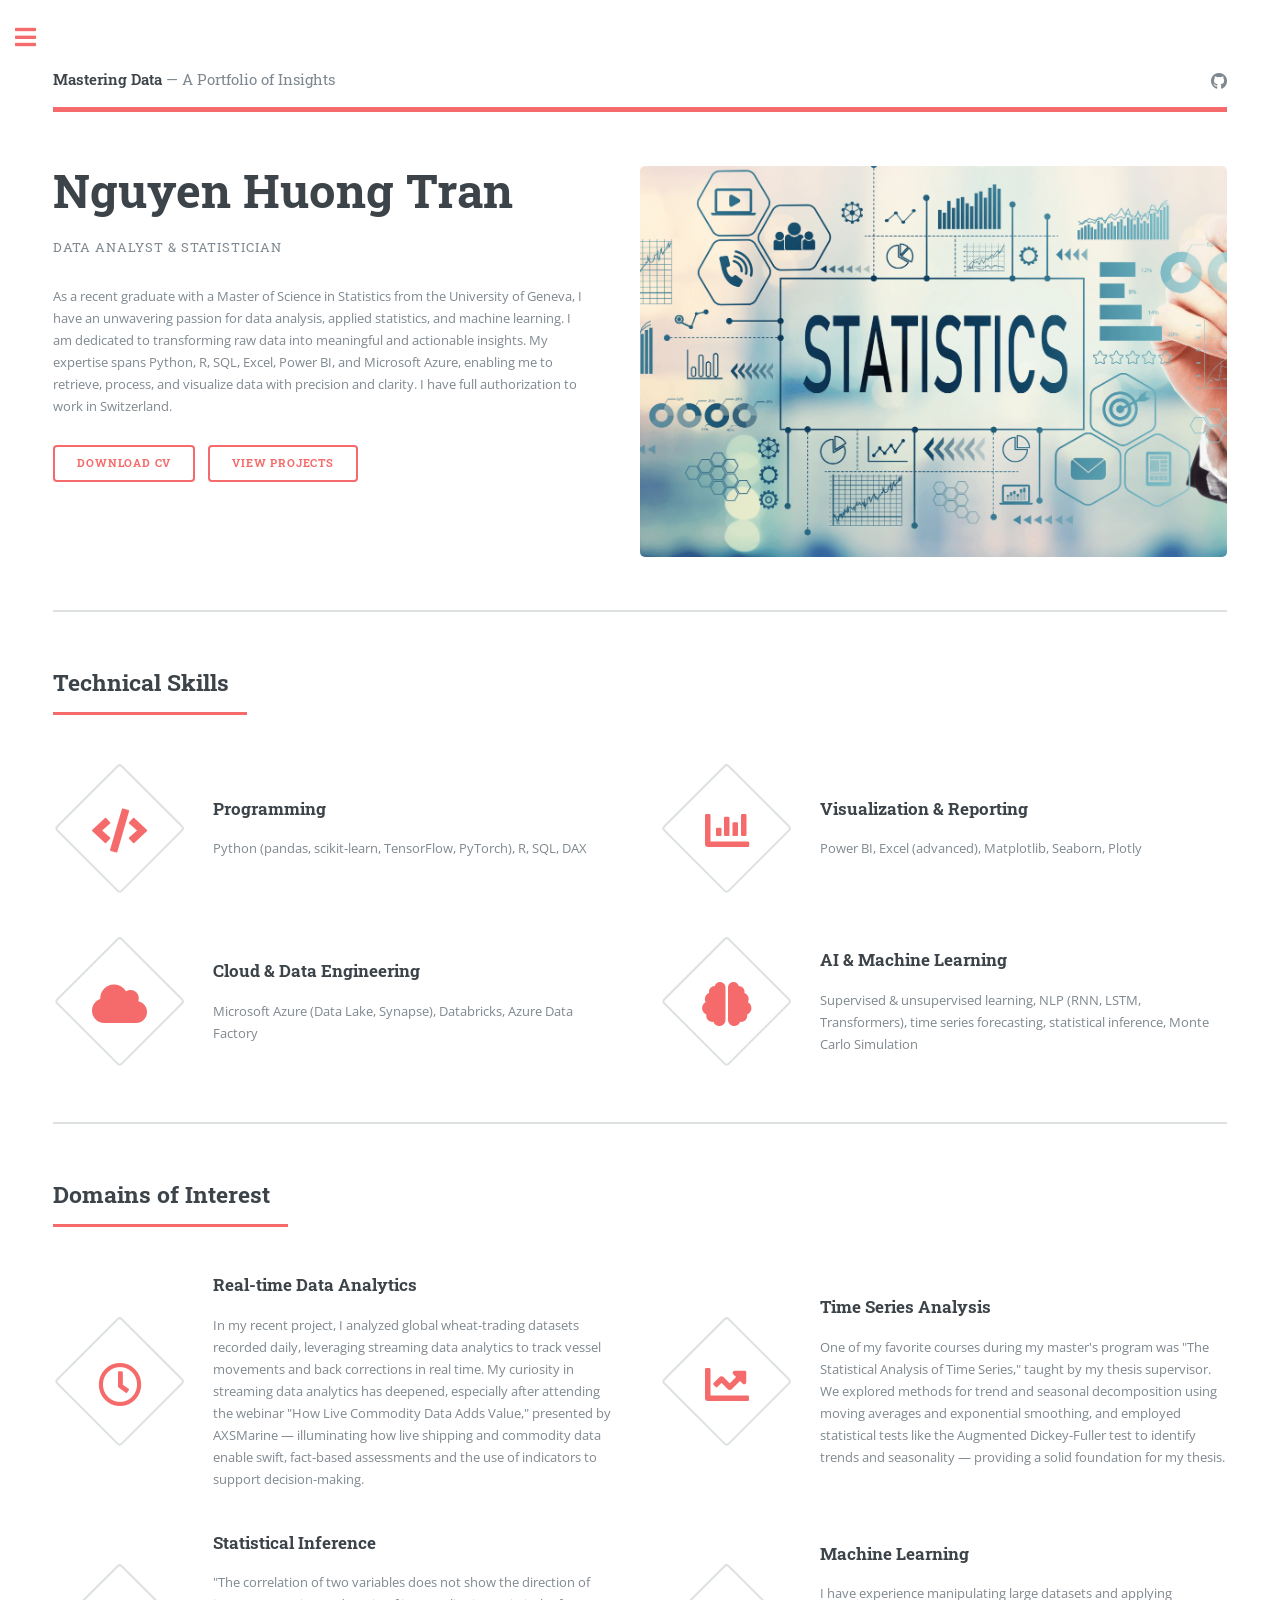
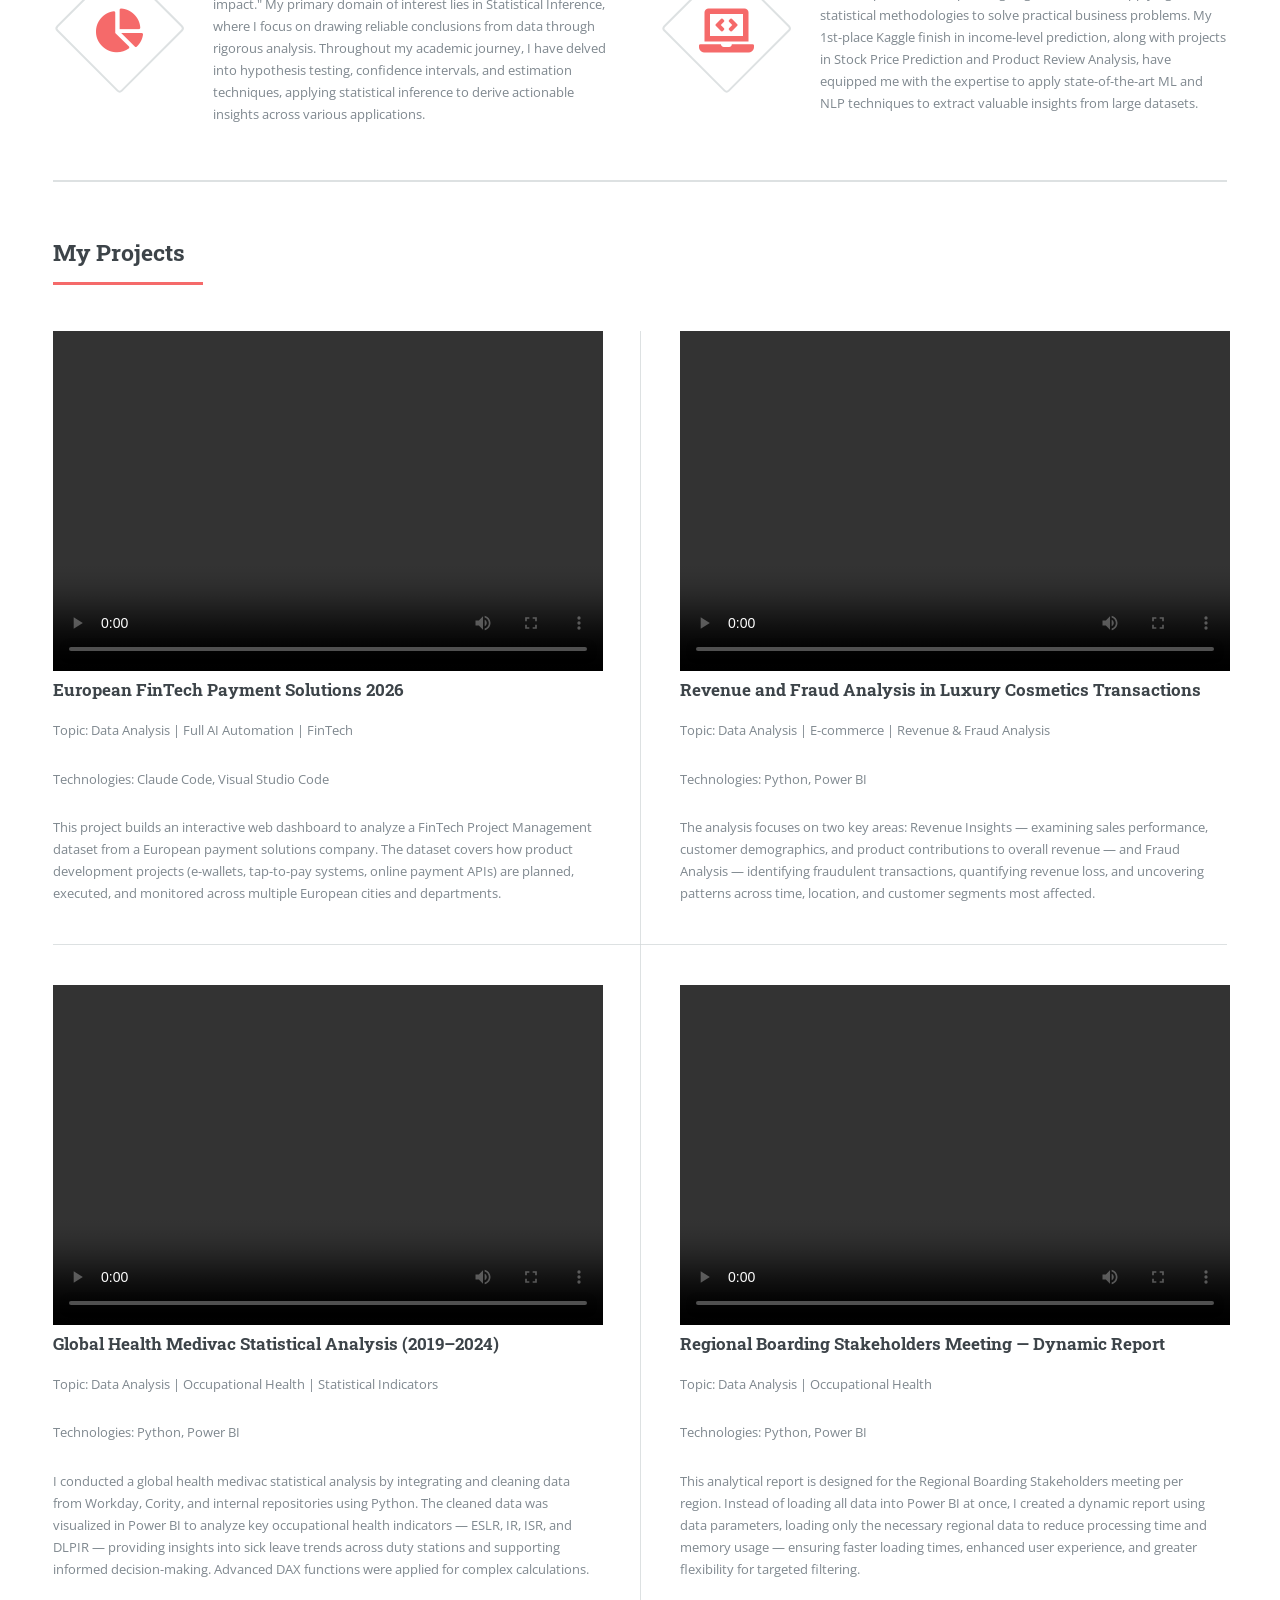
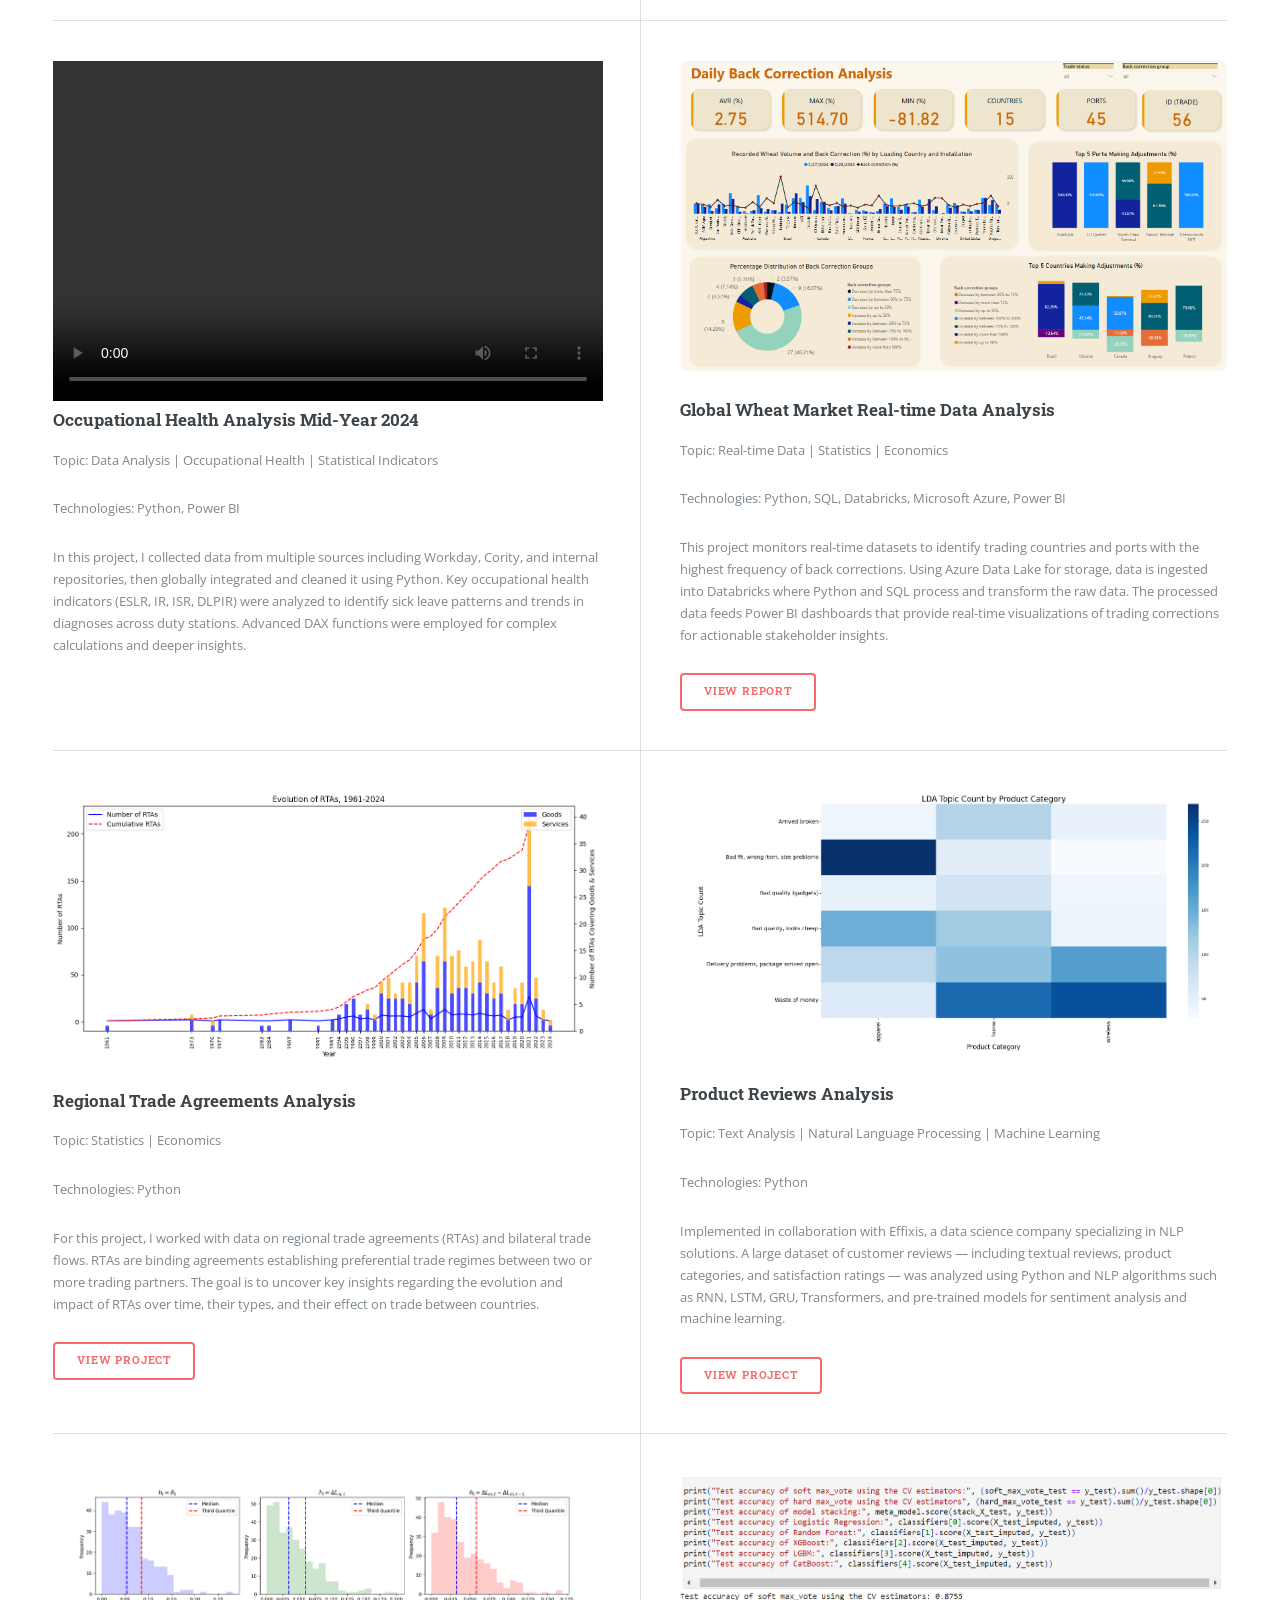
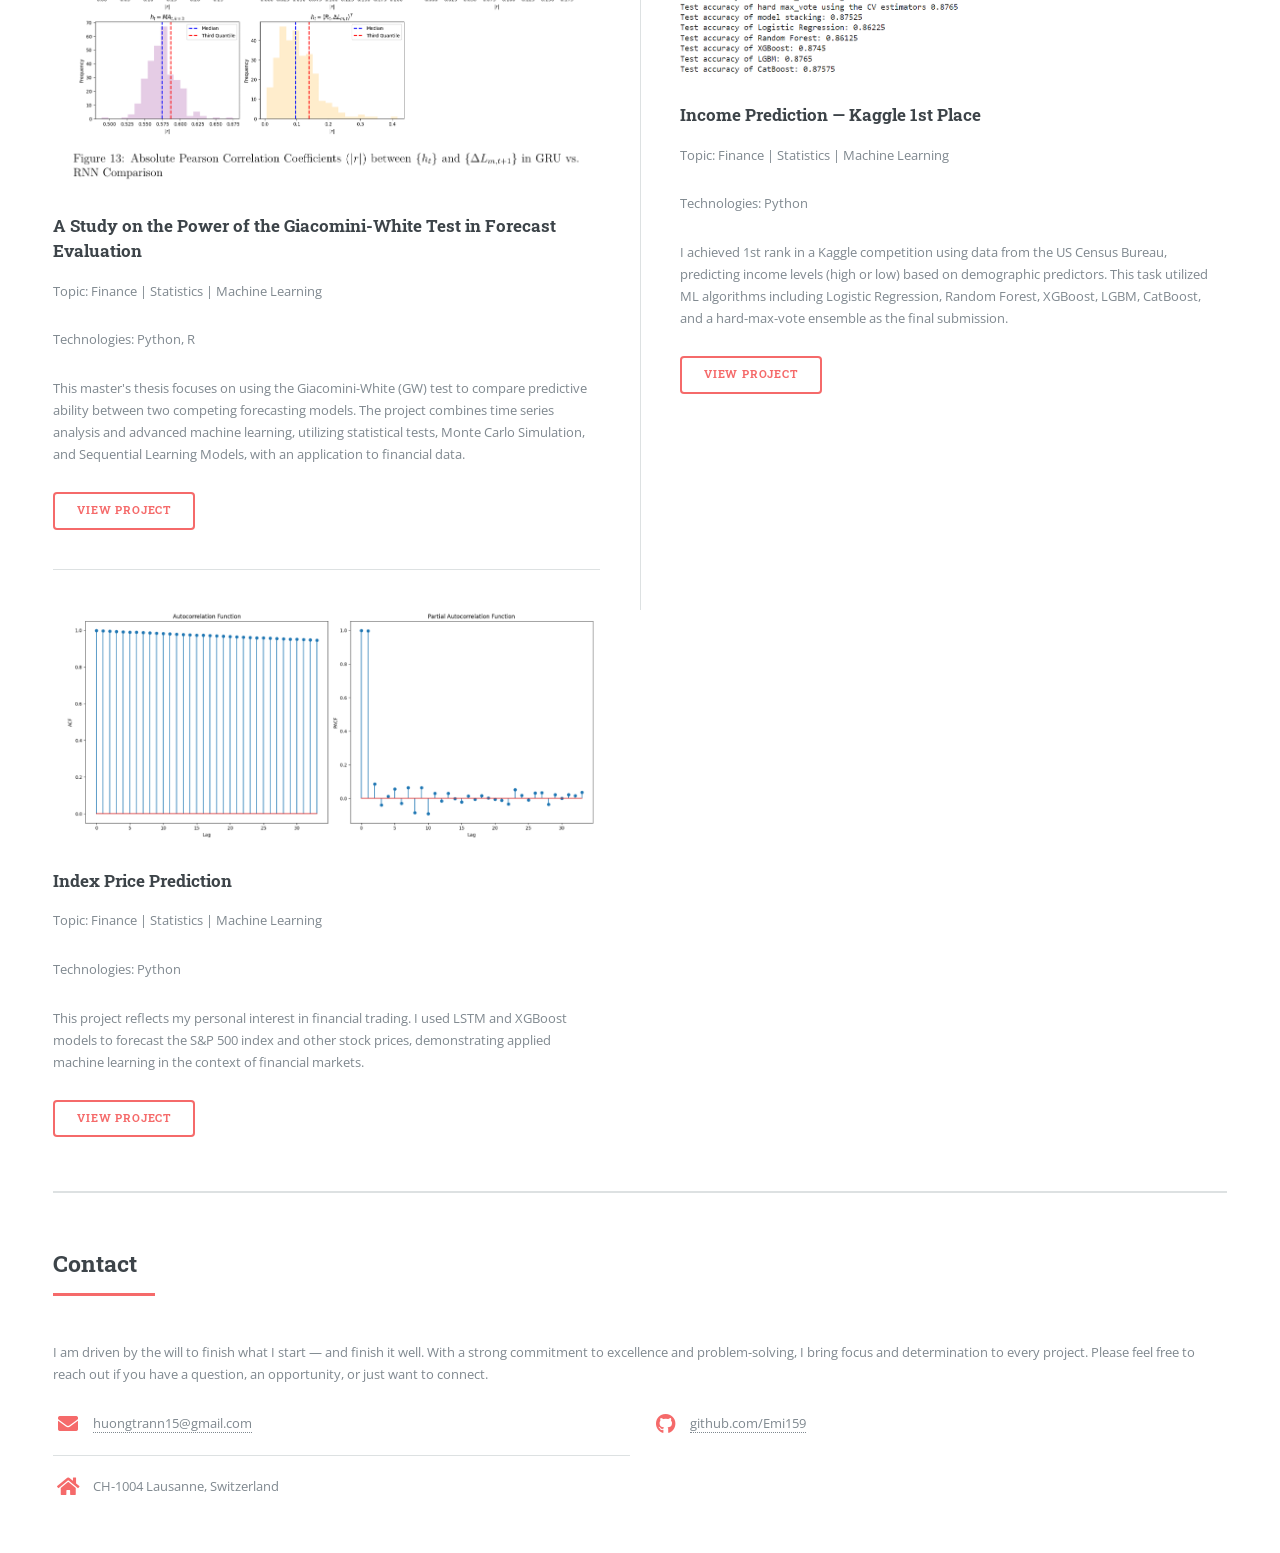
==== commit 5bde175d: "ww" ====
--- a/index AI.html
+++ b/index AI.html
@@ -1,269 +1,333 @@
-
-<html>
+<!DOCTYPE html>
+<html lang="en">
 	<head>
-		<title>Editorial by HTML5 UP</title>
+		<title>Nguyen Huong Tran — Data Analyst &amp; Statistician</title>
 		<meta charset="utf-8" />
 		<meta name="viewport" content="width=device-width, initial-scale=1, user-scalable=no" />
+		<link rel="stylesheet" href="assets/css/fontawesome-all.min.css" />
 		<link rel="stylesheet" href="assets/css/main.css" />
 	</head>
 	<body class="is-preload">
 
 		<!-- Wrapper -->
-			<div id="wrapper">
-
-				<!-- Main -->
-					<div id="main">
-						<div class="inner">
-
-							<!-- Header -->
-								<header id="header">
-									<a href="index.html" class="logo"><strong>Mastering Data</strong> A Porfolio Of Insights</a>
-						
-								</header>
-
-							<!-- Banner -->
-								<section id="banner">
-									<div class="content">
-										<header>
-											<h1>Performed by Nguyen Huong, Tran
-												<br />
-											</h1>
-											<p>Dedicated to Data Analysis and Applied Statistics</p>
-										</header>
-										<p>As a recent graduate with a Master of Science in Statistics from the University of Geneva, I have an unwavering passion for data analysis, applied statistics and machine learning. I am dedicated to transforming raw data into meaningful and actionable insights. My expertise spans a wide range of tools and technologies, including Python, R, SQL, Excel, PowerBI and Microsoft Azure, enabling me to retrieve, process, and visualize data with precision and clarity. Regarding my residence status, I have full authorization to work in Switzerland. </p>
-										<ul class="actions">
-											<li><a href="https://drive.google.com/uc?export=download&id=102fX1KZvV9d0CSZ1DlW245KiPstAuhTz" class="button big">View my CV</a></li>
-										</ul>
-									</div>
-									<span class="image object">
-										<img src="images/learningbydoing.jpg" alt="" />
-									</span>
-								</section>
-
-							<!-- Section -->
-								<section>
-									<header class="major">
-										<h2>Domain of Interest</h2>
-									</header>
-									<div class="features">
-										<article>
-											<span class="icon fa-clock"></span>
-											<div class="content">
-												<h3>Real-time Data Analytics</h3>
-												<p>In my recent project, I analyzed global wheat-trading datasets recorded daily, leveraging streaming data analytics to track vessel movements and back corrections in real time. My curiosity in streaming data analytics has deepened, especially after attending the webinar "How Live Commodity Data Adds Value," presented by the AXSMarine. This webinar illuminated how live shipping and commodity data enable swift, fact-based assessments and the use of indicators to support decision-making.</p>
-											</div>
-										</article>
-										<article>
-											<span class="icon solid fa-chart-line"></span>
-											<div class="content">
-												<h3>Time Series Analysis</h3>
-												<p>One of my favorite courses during my master's program was "The Statistical Analysis of Time Series," taught by my thesis supervisor. In this course, we explored various methods for trend and seasonal decomposition, using techniques such as moving averages and exponential smoothing to detect patterns. We also employed statistical tests like the Augmented Dickey-Fuller test to identify trends and seasonality. This course provided a solid foundation for my thesis and deepened my understanding of time series analysis.</p>
-											</div>
-										</article>
-										<article>
-											<span class="icon solid fa-chart-pie"></span>
-											<div class="content">
-												<h3>Statistical Inference</h3>
-												<p>"The correlation of two variables does not show the direction of impact." My primary domain of interest lies in Statistical Inference, where I focus on drawing reliable conclusions from data through rigorous analysis and methodology. Throughout my academic journey, I have delved into various aspects of statistical inference, including hypothesis testing, confidence intervals, and estimation techniques. My experience with large datasets and complex analyses underscores my commitment to utilizing statistical inference to derive actionable insights and inform decision-making in various applications.</p>
-											</div>
-										</article>
-										<article>
-											<span class="icon solid fa-laptop-code"></span>
-											<div class="content">
-												<h3>Machine Learning</h3>
-												<p>I have experience manipulating large datasets and applying statistical methodologies to solve practical business problems. My academic achievements, including securing the 1st rank in a Kaggle competition in modeling and predicting income level based on demographic predictors, attest to my strong problem-solving skills and ability to design and implement sophisticated machine-learning models for real-world applications. My other projects, namely the Stock Price Prediction, and Product Review Analysis, have equipped me with the expertise to apply state-of-the-art machine learning and natural language processing techniques to extract valuable insights from large datasets. Moreover, my master's thesis, titled "A study about the power of Giacomini-White test in forecast evaluation, with an application to financial data," reflects my genuine interest in machine learning and time series analysis.</p>
-											</div>
-										</article>
-									</div>
-								</section>
-
-							<!-- Section -->
-								<section>
-									<header class="major">
-										<h2>My Projects</h2>
-									</header>
-									<div class="posts">
-
-										<article>
-											<video width="550" height="340" controls>
-												<source src="images/Fintech Payment Solution.mp4" type="video/mp4">
-												Your browser does not support the video tag.
-											  </video>
-											<h3>European FinTech Payment Solutions 2026 </h3>
-											<p>Topic: Data analysis| Full AI Automation| Fintech </p>
-											<p>Technologies: Claude Code, Visual Studio Code C</p>
-											<p>This project builds an interactive web dashboard to analyze a *FinTech Project Management* dataset from a European payment solutions company. The dataset covers how product development projects (e-wallets, tap-to-pay systems, online payment APIs) are planned, executed, and monitored across multiple European cities and departments.</p>
-											
-										</article>
-
-
-									
-
-										<article>
-											<video width="550" height="340" controls>
-												<source src="images/Ecommerce.mp4" type="video/mp4">
-												Your browser does not support the video tag.
-											  </video>
-											<h3>Revenue and Fraud Analysis in Luxury Cosmetics Transactions</h3>
-											<p>Topic: Data analysis| Ecommerce| Revenue and Frauds Analysis </p>
-											<p>Technologies: Python, PowerBI</p>
-											<p>The analysis focuses on two key areas:
-
-Revenue Insights – examining sales performance, customer demographics, and product contributions to overall revenue.
-
-Fraud Analysis – identifying fraudulent transactions, quantifying revenue loss, and uncovering patterns such as time, location, and customer segments most affected.</p>
-											
-										</article>
-										
-										<article>
-											<video width="550" height="340" controls>
-												<source src="images/Medivac 19-24 analysis.mp4" type="video/mp4">
-												Your browser does not support the video tag.
-											  </video>
-											<h3>Global Health Medivac Statistical Analysis (2019-2024)</h3>
-											<p>Topic: Data analysis| Occupational Health| Statistical Indicators </p>
-											<p>Technologies: Python, PowerBI</p>
-											<p>I conducted a global health medivac statistical analysis by integrating and cleaning data from Workday, Cority, and internal repositories using Python, with plans for future automation. The cleaned data was visualized in Power BI to analyze key occupational health indicators, such as Employee Sick Leave Rate (ESLR), Incidence Rate (IR), Incident Severity Rate (ISR), and Days Lost Per Injury Rate (DLPIR). This project provided insights into sick leave trends across duty stations, aiding in diagnosis assessment and supporting informed decision-making. Advanced DAX functions were applied to enable complex calculations and drive deeper analytical insights.</p>
-											
-										</article>
-
-										<article>
-											<video width="550" height="340" controls>
-												<source src="images/medevac1924porfolio.mp4" type="video/mp4">
-												Your browser does not support the video tag.
-											  </video>
-											<h3>Regional Boarding Stakeholders Meeting - Dynamic Report</h3>
-											<p>Topic: Data analysis| Occupational Health| </p>
-											<p>Technologies: Python, PowerBI</p>
-											<p>This analytical report is designed for the Regional Boarding Stakeholders meeting per region. Instead of loading all data into Power BI at once, I created a dynamic report using data parameters, which improves performance by loading only the necessary regional data, reducing processing time and memory usage. This approach ensures faster loading times, enhances user experience, and provides greater flexibility for targeted filtering and analysis, allowing stakeholders to access relevant insights more efficiently.</p>
-											
-										</article>
-
-
-							
-
-										<article>
-											<video width="550" height="340" controls>
-												<source src="images/SL analysis final.mp4" type="video/mp4">
-												Your browser does not support the video tag.
-											  </video>
-											<h3>Occupational Health Analysis Mid-Year 2024</h3>
-											<p>Topic: Data analysis| Occupational Health| Statistical Indicators </p>
-											<p>Technologies: Python, PowerBI</p>
-											<p>In this project, I collected data from multiple sources such as Workday, Cority, and internal data repositories. The data was globally integrated and cleaned using Python, with plans to automate the data cleaning process in the future. Once cleaned, the data was loaded into Power BI for visualization.
-
-												To ensure comprehensive analysis, I conducted in-depth research on key occupational health statistical indicators. These included metrics such as the Employee Sick Leave Rate (ESLR), the Incidence Rate (IR), the Incident Severity Rate (ISR), and the Days Lost Per Injury Rate (DLPIR). I also considered other relevant statistical metrics to gain a holistic view.
-												
-												The primary goal of this project was to using the statistical indicators for comparison and assessment among different duty stations. This analysis helps identify patterns in sick leave usage, uncover trends in diagnoses (e.g., common causes for both short-term and long-term leave), and support informed decision-making in managing occupational health.
-												
-												Advanced DAX functions were employed to enhance the analysis, allowing for complex calculations and deeper insights into the data.</p>
-											
-										</article>
-										<article>
-											<a href="https://github.com/Emi159/Real-time-analysis/blob/main/Real%20Time%20Data%20-%20Back%20Correction%20Analysis_final.pdf" class="image"><img src="images/Real time analysis.png" alt="" /></a>
-											<h3> GLobal Wheat Market Real time data analysis
-											</h3>
-											<p>Topic: Real time data| Statistics| Economics </p>
-											<p>Technologies: Python| SQL| DataBricks| Microsoft Azure| Power BI. </p>
-											<p>This project focuses on monitoring real-time datasets to identify trading countries and ports with the highest frequency of back corrections, as well as the magnitude and direction of these adjustments. Using Azure Data Lake for data storage, the data is ingested into Databricks, where Python and SQL are employed to process, clean, and transform the raw data into meaningful insights. Once the data is processed, it is further refined and analyzed for trends, such as correction patterns and their impact on trade flows. The processed data is then connected to Power BI, enabling the creation of interactive dashboards that provide real-time visualizations of the trading corrections, allowing for actionable insights and enhanced decision-making for stakeholders. However, the dashboard is for internal enterprise use and is not available for external viewing.</p>
-
-											<ul class="actions">
-												<li><a href="https://github.com/Emi159/Real-time-analysis/blob/main/Real%20Time%20Data%20-%20Back%20Correction%20Analysis_final.pdf" class="button">View report</a></li>
-											</ul>
-										</article>
-									
-										<!-- <article>
-											<a href="https://drive.google.com/uc?export=download&id=1DcXue2b80Eq_Xsby1QzpuQDE_sBwg0j-" class="image"><img src="images/SL Turkey.png" alt="" /></a>
-											<h3>Occupational Sick Leave Analysis in Turkey</h3>
-											<p>Topic: Occupational Health| Statistics</p>
-											<p>Technologies: Python| Power BI. </p>
-											<p>This project analyzes sick leave (SL) data for 2024, focusing on the Ankara, Turkey duty station. The objective is to evaluate SL trends, including the breakdown of short-term and long-term cases, and identify the top diagnosis groups, which include digestive diseases, mental health, ENT, and traumatology. Key metrics such as the SL rate, days lost per injury, and the percentage of long-term SL cases (lasting over 30 days) are calculated to quantify the impact of absenteeism. By comparing SL data across duty stations, the project aims to highlight regional health-related trends and staffing challenges, providing actionable insights for workforce management.</p>
-											<ul class="actions">
-												<li><a href="https://drive.google.com/uc?export=download&id=1DcXue2b80Eq_Xsby1QzpuQDE_sBwg0j-" class="button">View Project</a></li>
-											</ul>
-										</article> -->
-										<article>
-											<a href="https://github.com/Emi159/Regional-Trade-Agreements-Analysis/blob/main/Regional%20Trade%20Agreements%20Analysis.ipynb" class="image"><img src="images/Regional trade agreement.png" alt="" /></a>
-											<h3>Regional Trade Agreements Analysis</h3>
-											<p>Topic: Statistics| Economics </p>
-											<p>Technologies: Python </p>
-											<p>For this project, I  work with data on regional trade agreements (RTAs) and bilateral trade
-												flows. RTAs are legal texts negotiated and signed by countries or customs territories that regulate trade
-												between them. They are binding agreements that establish preferential discriminatory trade regimes
-												between two or more trading partners, not necessarily belonging to the same geographical region.
-												All RTAs regulate trade in goods between the parties while some also regulate trade in services. The goal is to uncover key insights regarding the evolution and impact of RTAs over time, their types, and their effect on trade between countries.</p>
-											<ul class="actions">
-												<li><a href="https://github.com/Emi159/Regional-Trade-Agreements-Analysis/blob/main/Regional%20Trade%20Agreements%20Analysis.ipynb" class="button">View Project</a></li>
-											</ul>
-										</article>
-										<article>
-											<a href="https://github.com/Emi159/AdvancedML_NLP_Product-Review-Analysis/blob/main/Report_EDA_Task2.ipynb" class="image"><img src="images/Product reviews analysis.png" alt="" /></a>
-											<h3>Product reviews analysis</h3>
-											<p>Topic: Text analysis| Natural Language Processing| Machine Learning </p>
-											<p>Technologies: Python</p>
-											<p>This project was implemented in collaboration with Effixis, a data science company specializing in NLP solutions. A large dataset of customer reviews is composed of textual customer reviews for given products and additional information such as product categories. Each review is accompanied by a customer rating of product satisfaction. This project utilizes various technologies, including Python and Natural Language Processing algorithms such as RNN, LSTM, GRU, Transformers, and pre-trained models, for sentiment analysis and machine learning.</p>
-											<ul class="actions">
-												<li><a href="https://github.com/Emi159/AdvancedML_NLP_Product-Review-Analysis/blob/main/Report_EDA_Task2.ipynb" class="button">View Project</a></li>
-											</ul>
-										</article>
-										<article>
-											<a href="https://github.com/Emi159/A-study-about-the-power-of-Giacomini-White-test-in-forecast-evaluation/blob/main/Final.ipynb" class="image"><img src="images/thesis.png" alt="" /></a>
-											<h3>A study about the power of Giacomini-White test in forecast evaluation, with an application to financial data</h3>
-											<p>Topic: Finance| Statistics| Machine Learning </p>
-											<p>Technologies: Python </p>
-											<p>Forecasting is crucial in statistics and machine learning, enabling accurate predictions and informed decision-making based on historical data patterns. Evaluating forecasting methods involves two key approaches: point and interval forecasting. Point forecasts are assessed using metrics such as Mean Absolute Error (MAE), Mean Squared Error (MSE), Root Mean Squared Error (RMSE), and Mean Absolute Percentage Error (MAPE). These metrics are also common in machine learning model evaluations, with lower scores typically indicating better performance. However, a lower metric score does not always guarantee a better model for the entire population. In this paper, I am going to focus on the use of the Giacomini-White (GW) test in comparing predictive ability between two competing forecasting models. This project combines time series analysis and advanced machine learning, utilizing forecasting evaluation, Python, R, statistical tests, Monte Carlo Simulation, and Sequential Learning Models.</p>
-											<ul class="actions">
-												<li><a href="https://github.com/Emi159/A-study-about-the-power-of-Giacomini-White-test-in-forecast-evaluation/blob/main/Final.ipynb" class="button">View Project</a></li> 
-											</ul>
-										</article>
-										<article>
-											<a href="https://github.com/Emi159/Kaggle--Income-Prediction/blob/main/ml_notebook_2.ipynb" class="image"><img src="images/Income Prediction.png" alt="" /></a>
-											<h3>Income Prediction</h3>
-											<p>Topic: Finance| Statistics| Machine Learning </p>
-											<p>Technologies: Python </p>
-											<p>I achieved 1st rank in a Kaggle competition using data from the US Census Bureau, analyzing US residents who participated in the 2020-2021 survey. The goal was to predict income levels (high or low) based on demographic predictors. This forecasting task utilized ML algorithms such as Logistic Regression, Random Forest, XGBoost, LGBM, CatBoost, and meta models. The final submission was a hard-max-vote ensemble. However, we recognized the methodological importance of using rigorous methods like cross-validation and noted that predictions from XGBoost, LGBM, or CatBoost, which had been cross-validated, would be more methodologically sound. However, we think that the voting ensemble is at least as strong as the individual learners that contribute to it.</p>
-											<ul class="actions">
-												<li><a href="https://github.com/Emi159/Kaggle--Income-Prediction/blob/main/ml_notebook_2.ipynb" class="button">View project</a></li>
-											</ul>
-										</article>
-										<article>
-											<a href="https://github.com/Emi159/Index-Price-Prediction/blob/main/sp500.ipynb" class="image"><img src="images/Index price prediction.png" alt="" /></a>
-											<h3>Index Price Prediction</h3>
-											<p>Topic: Finance| Statistics| Machine Learning </p>
-											<p>Technologies: Python </p>
-											<p>This project reflects my personal interest in financial trading. I used LSTM and XGBoost models to forecast the SP500 index and other stock prices, demonstrating my side interest in financial markets.</p>
-											<ul class="actions">
-												<li><a href="https://github.com/Emi159/Index-Price-Prediction/blob/main/sp500.ipynb" class="button">View Project</a></li>
-											</ul>
-										</article>
-									
-					
-									</div>
-								</section>
-								
-
-					
-			
-							<!-- Section -->
-							<section>
-								<header class="major">
-									<h2>Contact </h2>
-								</header>
-								<p>I am driven by the will to finish what I start and finish it well. With a strong commitment to excellence and problem-solving, I bring focus and determination to every project. I aim to deliver high-quality results while maintaining a positive and solution-oriented approach. Please let me know if I can provide any additional information.</p>
+		<div id="wrapper">
+
+			<!-- Sidebar -->
+			<div id="sidebar">
+				<div class="inner">
+
+					<!-- Menu -->
+					<nav id="menu">
+						<header class="major">
+							<h2>Navigation</h2>
+						</header>
+						<ul>
+							<li><a href="#banner">About Me</a></li>
+							<li><a href="#skills">Technical Skills</a></li>
+							<li><a href="#interests">Domains of Interest</a></li>
+							<li><a href="#projects">Projects</a></li>
+							<li><a href="#contact">Contact</a></li>
+						</ul>
+					</nav>
+
+					<!-- Core Tools -->
+					<section>
+						<header class="major">
+							<h2>Core Tools</h2>
+						</header>
+						<p><span class="icon solid fa-code"></span>&nbsp; Python &middot; R &middot; SQL</p>
+						<p><span class="icon solid fa-chart-bar"></span>&nbsp; Power BI &middot; Excel</p>
+						<p><span class="icon solid fa-cloud"></span>&nbsp; Microsoft Azure &middot; Databricks</p>
+						<p><span class="icon solid fa-brain"></span>&nbsp; ML &middot; NLP &middot; Statistical Modeling</p>
+					</section>
+
+					<!-- Contact -->
+					<section>
+						<header class="major">
+							<h2>Get in Touch</h2>
+						</header>
+						<ul class="contact">
+							<li class="icon solid fa-envelope"><a href="mailto:huongtrann15@gmail.com">huongtrann15@gmail.com</a></li>
+							<li class="icon brands fa-github"><a href="https://github.com/Emi159" target="_blank">github.com/Emi159</a></li>
+							<li class="icon solid fa-home">CH-1004 Lausanne, Switzerland</li>
+						</ul>
+					</section>
+
+					<!-- Footer -->
+					<footer id="footer">
+						<p class="copyright">&copy; Nguyen Huong Tran. Design: <a href="https://html5up.net">HTML5 UP</a>.</p>
+					</footer>
+
+				</div>
+			</div>
+
+			<!-- Main -->
+			<div id="main">
+				<div class="inner">
+
+					<!-- Header -->
+					<header id="header">
+						<a href="index AI.html" class="logo"><strong>Mastering Data</strong> &mdash; A Portfolio of Insights</a>
+						<ul class="icons">
+							<li><a href="https://github.com/Emi159" class="icon brands fa-github" target="_blank"><span class="label">GitHub</span></a></li>
+						</ul>
+					</header>
+
+					<!-- Banner -->
+					<section id="banner">
+						<div class="content">
+							<header>
+								<h1>Nguyen Huong Tran</h1>
+								<p>Data Analyst &amp; Statistician</p>
+							</header>
+							<p>As a recent graduate with a Master of Science in Statistics from the University of Geneva, I have an unwavering passion for data analysis, applied statistics, and machine learning. I am dedicated to transforming raw data into meaningful and actionable insights. My expertise spans Python, R, SQL, Excel, Power BI, and Microsoft Azure, enabling me to retrieve, process, and visualize data with precision and clarity. I have full authorization to work in Switzerland.</p>
+							<ul class="actions">
+								<li><a href="https://drive.google.com/uc?export=download&id=102fX1KZvV9d0CSZ1DlW245KiPstAuhTz" class="button big">Download CV</a></li>
+								<li><a href="#projects" class="button big">View Projects</a></li>
+							</ul>
+						</div>
+						<span class="image object">
+							<img src="images/learningbydoing.jpg" alt="Nguyen Huong Tran" />
+						</span>
+					</section>
+
+					<!-- Technical Skills -->
+					<section id="skills">
+						<header class="major">
+							<h2>Technical Skills</h2>
+						</header>
+						<div class="features">
+							<article>
+								<span class="icon solid fa-code"></span>
+								<div class="content">
+									<h3>Programming</h3>
+									<p>Python (pandas, scikit-learn, TensorFlow, PyTorch), R, SQL, DAX</p>
+								</div>
+							</article>
+							<article>
+								<span class="icon solid fa-chart-bar"></span>
+								<div class="content">
+									<h3>Visualization &amp; Reporting</h3>
+									<p>Power BI, Excel (advanced), Matplotlib, Seaborn, Plotly</p>
+								</div>
+							</article>
+							<article>
+								<span class="icon solid fa-cloud"></span>
+								<div class="content">
+									<h3>Cloud &amp; Data Engineering</h3>
+									<p>Microsoft Azure (Data Lake, Synapse), Databricks, Azure Data Factory</p>
+								</div>
+							</article>
+							<article>
+								<span class="icon solid fa-brain"></span>
+								<div class="content">
+									<h3>AI &amp; Machine Learning</h3>
+									<p>Supervised &amp; unsupervised learning, NLP (RNN, LSTM, Transformers), time series forecasting, statistical inference, Monte Carlo Simulation</p>
+								</div>
+							</article>
+						</div>
+					</section>
+
+					<!-- Domains of Interest -->
+					<section id="interests">
+						<header class="major">
+							<h2>Domains of Interest</h2>
+						</header>
+						<div class="features">
+							<article>
+								<span class="icon fa-clock"></span>
+								<div class="content">
+									<h3>Real-time Data Analytics</h3>
+									<p>In my recent project, I analyzed global wheat-trading datasets recorded daily, leveraging streaming data analytics to track vessel movements and back corrections in real time. My curiosity in streaming data analytics has deepened, especially after attending the webinar "How Live Commodity Data Adds Value," presented by AXSMarine — illuminating how live shipping and commodity data enable swift, fact-based assessments and the use of indicators to support decision-making.</p>
+								</div>
+							</article>
+							<article>
+								<span class="icon solid fa-chart-line"></span>
+								<div class="content">
+									<h3>Time Series Analysis</h3>
+									<p>One of my favorite courses during my master's program was "The Statistical Analysis of Time Series," taught by my thesis supervisor. We explored methods for trend and seasonal decomposition using moving averages and exponential smoothing, and employed statistical tests like the Augmented Dickey-Fuller test to identify trends and seasonality — providing a solid foundation for my thesis.</p>
+								</div>
+							</article>
+							<article>
+								<span class="icon solid fa-chart-pie"></span>
+								<div class="content">
+									<h3>Statistical Inference</h3>
+									<p>"The correlation of two variables does not show the direction of impact." My primary domain of interest lies in Statistical Inference, where I focus on drawing reliable conclusions from data through rigorous analysis. Throughout my academic journey, I have delved into hypothesis testing, confidence intervals, and estimation techniques, applying statistical inference to derive actionable insights across various applications.</p>
+								</div>
+							</article>
+							<article>
+								<span class="icon solid fa-laptop-code"></span>
+								<div class="content">
+									<h3>Machine Learning</h3>
+									<p>I have experience manipulating large datasets and applying statistical methodologies to solve practical business problems. My 1st-place Kaggle finish in income-level prediction, along with projects in Stock Price Prediction and Product Review Analysis, have equipped me with the expertise to apply state-of-the-art ML and NLP techniques to extract valuable insights from large datasets.</p>
+								</div>
+							</article>
+						</div>
+					</section>
+
+					<!-- Projects -->
+					<section id="projects">
+						<header class="major">
+							<h2>My Projects</h2>
+						</header>
+						<div class="posts">
+
+							<article>
+								<video width="550" height="340" controls>
+									<source src="images/Fintech Payment Solution.mp4" type="video/mp4">
+									Your browser does not support the video tag.
+								</video>
+								<h3>European FinTech Payment Solutions 2026</h3>
+								<p>Topic: Data Analysis | Full AI Automation | FinTech</p>
+								<p>Technologies: Claude Code, Visual Studio Code</p>
+								<p>This project builds an interactive web dashboard to analyze a FinTech Project Management dataset from a European payment solutions company. The dataset covers how product development projects (e-wallets, tap-to-pay systems, online payment APIs) are planned, executed, and monitored across multiple European cities and departments.</p>
+							</article>
+
+							<article>
+								<video width="550" height="340" controls>
+									<source src="images/Ecommerce.mp4" type="video/mp4">
+									Your browser does not support the video tag.
+								</video>
+								<h3>Revenue and Fraud Analysis in Luxury Cosmetics Transactions</h3>
+								<p>Topic: Data Analysis | E-commerce | Revenue &amp; Fraud Analysis</p>
+								<p>Technologies: Python, Power BI</p>
+								<p>The analysis focuses on two key areas: Revenue Insights — examining sales performance, customer demographics, and product contributions to overall revenue — and Fraud Analysis — identifying fraudulent transactions, quantifying revenue loss, and uncovering patterns across time, location, and customer segments most affected.</p>
+							</article>
+
+							<article>
+								<video width="550" height="340" controls>
+									<source src="images/Medivac 19-24 analysis.mp4" type="video/mp4">
+									Your browser does not support the video tag.
+								</video>
+								<h3>Global Health Medivac Statistical Analysis (2019–2024)</h3>
+								<p>Topic: Data Analysis | Occupational Health | Statistical Indicators</p>
+								<p>Technologies: Python, Power BI</p>
+								<p>I conducted a global health medivac statistical analysis by integrating and cleaning data from Workday, Cority, and internal repositories using Python. The cleaned data was visualized in Power BI to analyze key occupational health indicators — ESLR, IR, ISR, and DLPIR — providing insights into sick leave trends across duty stations and supporting informed decision-making. Advanced DAX functions were applied for complex calculations.</p>
+							</article>
+
+							<article>
+								<video width="550" height="340" controls>
+									<source src="images/medevac1924porfolio.mp4" type="video/mp4">
+									Your browser does not support the video tag.
+								</video>
+								<h3>Regional Boarding Stakeholders Meeting — Dynamic Report</h3>
+								<p>Topic: Data Analysis | Occupational Health</p>
+								<p>Technologies: Python, Power BI</p>
+								<p>This analytical report is designed for the Regional Boarding Stakeholders meeting per region. Instead of loading all data into Power BI at once, I created a dynamic report using data parameters, loading only the necessary regional data to reduce processing time and memory usage — ensuring faster loading times, enhanced user experience, and greater flexibility for targeted filtering.</p>
+							</article>
+
+							<article>
+								<video width="550" height="340" controls>
+									<source src="images/SL analysis final.mp4" type="video/mp4">
+									Your browser does not support the video tag.
+								</video>
+								<h3>Occupational Health Analysis Mid-Year 2024</h3>
+								<p>Topic: Data Analysis | Occupational Health | Statistical Indicators</p>
+								<p>Technologies: Python, Power BI</p>
+								<p>In this project, I collected data from multiple sources including Workday, Cority, and internal repositories, then globally integrated and cleaned it using Python. Key occupational health indicators (ESLR, IR, ISR, DLPIR) were analyzed to identify sick leave patterns and trends in diagnoses across duty stations. Advanced DAX functions were employed for complex calculations and deeper insights.</p>
+							</article>
+
+							<article>
+								<a href="https://github.com/Emi159/Real-time-analysis/blob/main/Real%20Time%20Data%20-%20Back%20Correction%20Analysis_final.pdf" class="image"><img src="images/Real time analysis.png" alt="Global Wheat Market Real-time Data Analysis" /></a>
+								<h3>Global Wheat Market Real-time Data Analysis</h3>
+								<p>Topic: Real-time Data | Statistics | Economics</p>
+								<p>Technologies: Python, SQL, Databricks, Microsoft Azure, Power BI</p>
+								<p>This project monitors real-time datasets to identify trading countries and ports with the highest frequency of back corrections. Using Azure Data Lake for storage, data is ingested into Databricks where Python and SQL process and transform the raw data. The processed data feeds Power BI dashboards that provide real-time visualizations of trading corrections for actionable stakeholder insights.</p>
+								<ul class="actions">
+									<li><a href="https://github.com/Emi159/Real-time-analysis/blob/main/Real%20Time%20Data%20-%20Back%20Correction%20Analysis_final.pdf" class="button">View Report</a></li>
+								</ul>
+							</article>
+
+							<article>
+								<a href="https://github.com/Emi159/Regional-Trade-Agreements-Analysis/blob/main/Regional%20Trade%20Agreements%20Analysis.ipynb" class="image"><img src="images/Regional trade agreement.png" alt="Regional Trade Agreements Analysis" /></a>
+								<h3>Regional Trade Agreements Analysis</h3>
+								<p>Topic: Statistics | Economics</p>
+								<p>Technologies: Python</p>
+								<p>For this project, I worked with data on regional trade agreements (RTAs) and bilateral trade flows. RTAs are binding agreements establishing preferential trade regimes between two or more trading partners. The goal is to uncover key insights regarding the evolution and impact of RTAs over time, their types, and their effect on trade between countries.</p>
+								<ul class="actions">
+									<li><a href="https://github.com/Emi159/Regional-Trade-Agreements-Analysis/blob/main/Regional%20Trade%20Agreements%20Analysis.ipynb" class="button">View Project</a></li>
+								</ul>
+							</article>
+
+							<article>
+								<a href="https://github.com/Emi159/AdvancedML_NLP_Product-Review-Analysis/blob/main/Report_EDA_Task2.ipynb" class="image"><img src="images/Product reviews analysis.png" alt="Product Reviews Analysis" /></a>
+								<h3>Product Reviews Analysis</h3>
+								<p>Topic: Text Analysis | Natural Language Processing | Machine Learning</p>
+								<p>Technologies: Python</p>
+								<p>Implemented in collaboration with Effixis, a data science company specializing in NLP solutions. A large dataset of customer reviews — including textual reviews, product categories, and satisfaction ratings — was analyzed using Python and NLP algorithms such as RNN, LSTM, GRU, Transformers, and pre-trained models for sentiment analysis and machine learning.</p>
+								<ul class="actions">
+									<li><a href="https://github.com/Emi159/AdvancedML_NLP_Product-Review-Analysis/blob/main/Report_EDA_Task2.ipynb" class="button">View Project</a></li>
+								</ul>
+							</article>
+
+							<article>
+								<a href="https://github.com/Emi159/A-study-about-the-power-of-Giacomini-White-test-in-forecast-evaluation/blob/main/Final.ipynb" class="image"><img src="images/thesis.png" alt="Master's Thesis — Giacomini-White Test" /></a>
+								<h3>A Study on the Power of the Giacomini-White Test in Forecast Evaluation</h3>
+								<p>Topic: Finance | Statistics | Machine Learning</p>
+								<p>Technologies: Python, R</p>
+								<p>This master's thesis focuses on using the Giacomini-White (GW) test to compare predictive ability between two competing forecasting models. The project combines time series analysis and advanced machine learning, utilizing statistical tests, Monte Carlo Simulation, and Sequential Learning Models, with an application to financial data.</p>
+								<ul class="actions">
+									<li><a href="https://github.com/Emi159/A-study-about-the-power-of-Giacomini-White-test-in-forecast-evaluation/blob/main/Final.ipynb" class="button">View Project</a></li>
+								</ul>
+							</article>
+
+							<article>
+								<a href="https://github.com/Emi159/Kaggle--Income-Prediction/blob/main/ml_notebook_2.ipynb" class="image"><img src="images/Income Prediction.png" alt="Income Prediction — Kaggle 1st Place" /></a>
+								<h3>Income Prediction &mdash; Kaggle 1st Place</h3>
+								<p>Topic: Finance | Statistics | Machine Learning</p>
+								<p>Technologies: Python</p>
+								<p>I achieved 1st rank in a Kaggle competition using data from the US Census Bureau, predicting income levels (high or low) based on demographic predictors. This task utilized ML algorithms including Logistic Regression, Random Forest, XGBoost, LGBM, CatBoost, and a hard-max-vote ensemble as the final submission.</p>
+								<ul class="actions">
+									<li><a href="https://github.com/Emi159/Kaggle--Income-Prediction/blob/main/ml_notebook_2.ipynb" class="button">View Project</a></li>
+								</ul>
+							</article>
+
+							<article>
+								<a href="https://github.com/Emi159/Index-Price-Prediction/blob/main/sp500.ipynb" class="image"><img src="images/Index price prediction.png" alt="Index Price Prediction" /></a>
+								<h3>Index Price Prediction</h3>
+								<p>Topic: Finance | Statistics | Machine Learning</p>
+								<p>Technologies: Python</p>
+								<p>This project reflects my personal interest in financial trading. I used LSTM and XGBoost models to forecast the S&amp;P 500 index and other stock prices, demonstrating applied machine learning in the context of financial markets.</p>
+								<ul class="actions">
+									<li><a href="https://github.com/Emi159/Index-Price-Prediction/blob/main/sp500.ipynb" class="button">View Project</a></li>
+								</ul>
+							</article>
+
+						</div>
+					</section>
+
+					<!-- Contact -->
+					<section id="contact">
+						<header class="major">
+							<h2>Contact</h2>
+						</header>
+						<p>I am driven by the will to finish what I start — and finish it well. With a strong commitment to excellence and problem-solving, I bring focus and determination to every project. Please feel free to reach out if you have a question, an opportunity, or just want to connect.</p>
+						<div class="row">
+							<div class="col-6 col-12-small">
 								<ul class="contact">
-									<li class="icon solid fa-envelope"><a href="#">huongtrann15@gmail.com</a></li>
-									<li class="icon solid fa-home">CH- 1004 Lausanne<br />
-									</li>
-								</ul>
-							</section>
-
-							
-
-						
-
-
-		
+									<li class="icon solid fa-envelope"><a href="mailto:huongtrann15@gmail.com">huongtrann15@gmail.com</a></li>
+									<li class="icon solid fa-home">CH-1004 Lausanne, Switzerland</li>
+								</ul>
+							</div>
+							<div class="col-6 col-12-small">
+								<ul class="contact">
+									<li class="icon brands fa-github"><a href="https://github.com/Emi159" target="_blank">github.com/Emi159</a></li>
+								</ul>
+							</div>
+						</div>
+					</section>
+
+				</div>
+			</div>
+
+		</div>
+
+		<!-- Scripts -->
+		<script src="assets/js/jquery.min.js"></script>
+		<script src="assets/js/browser.min.js"></script>
+		<script src="assets/js/breakpoints.min.js"></script>
+		<script src="assets/js/util.js"></script>
+		<script src="assets/js/main.js"></script>
 
 	</body>
 </html>
-
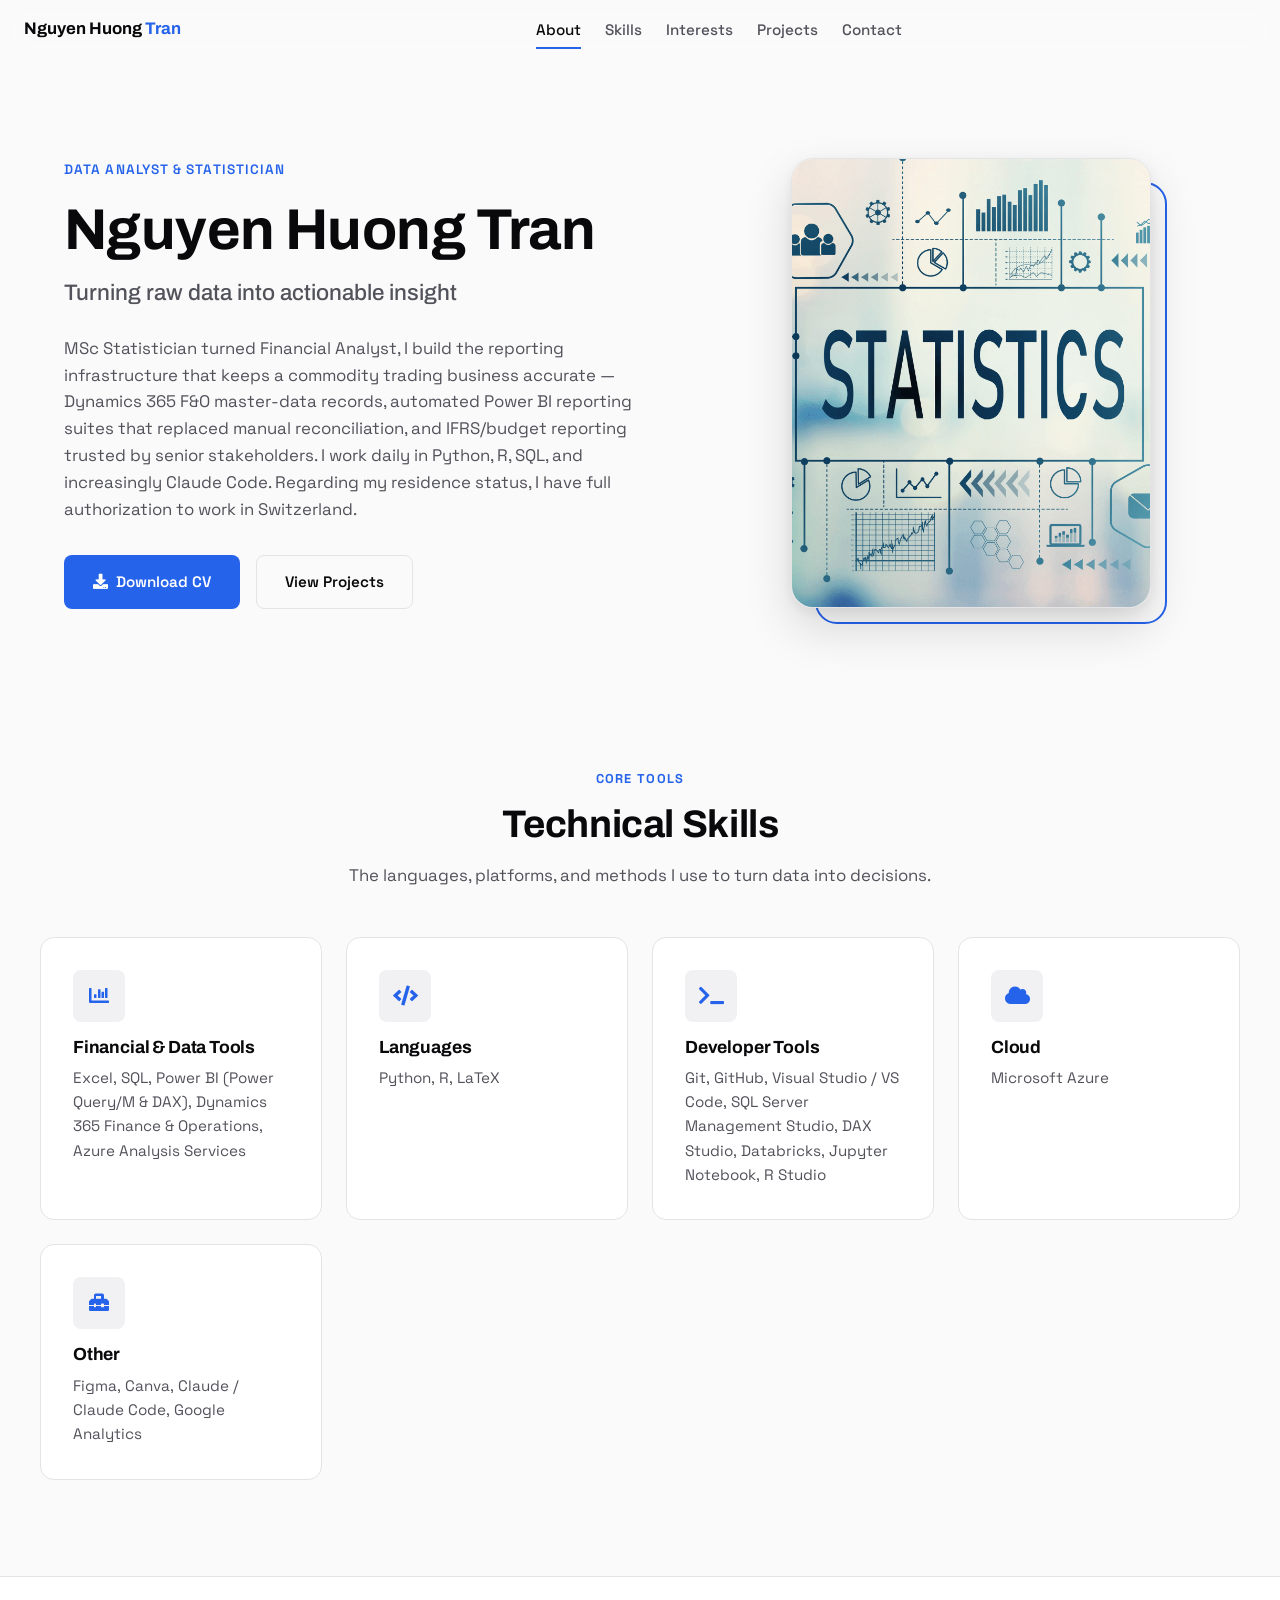
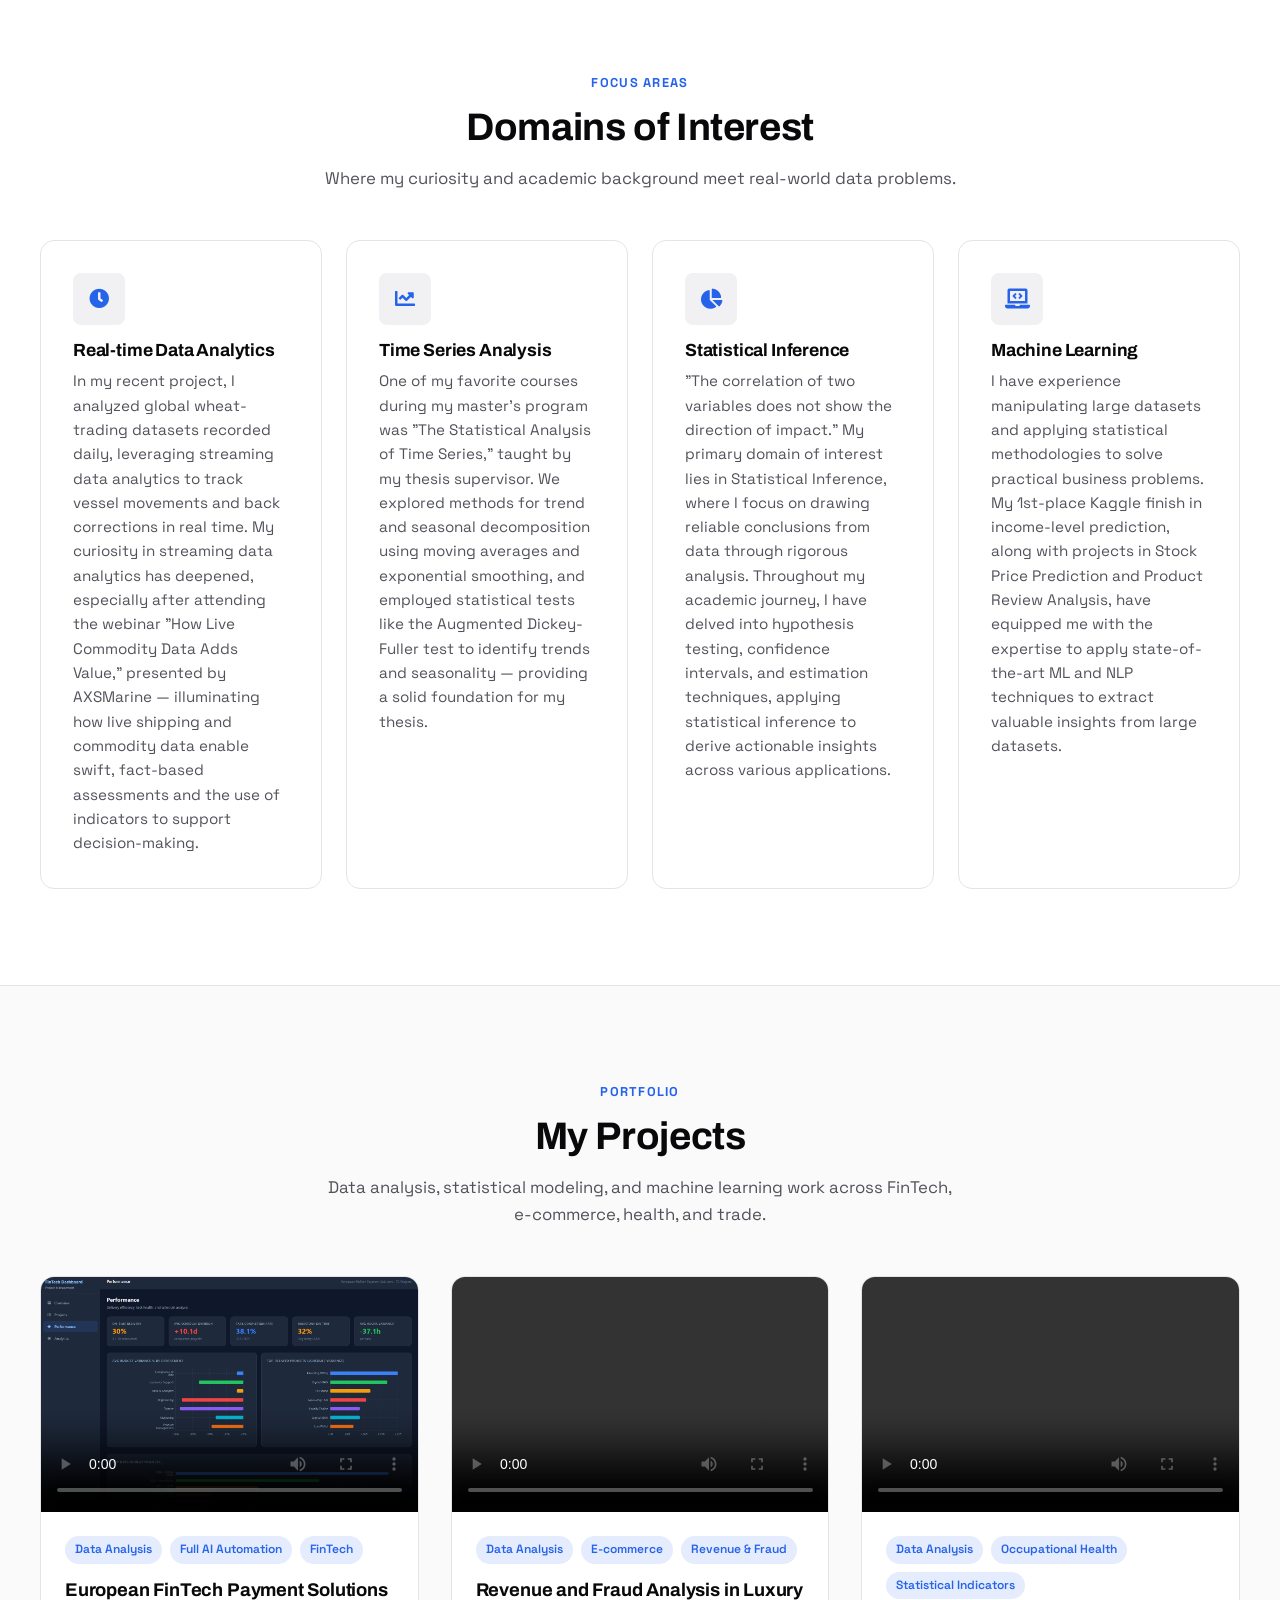
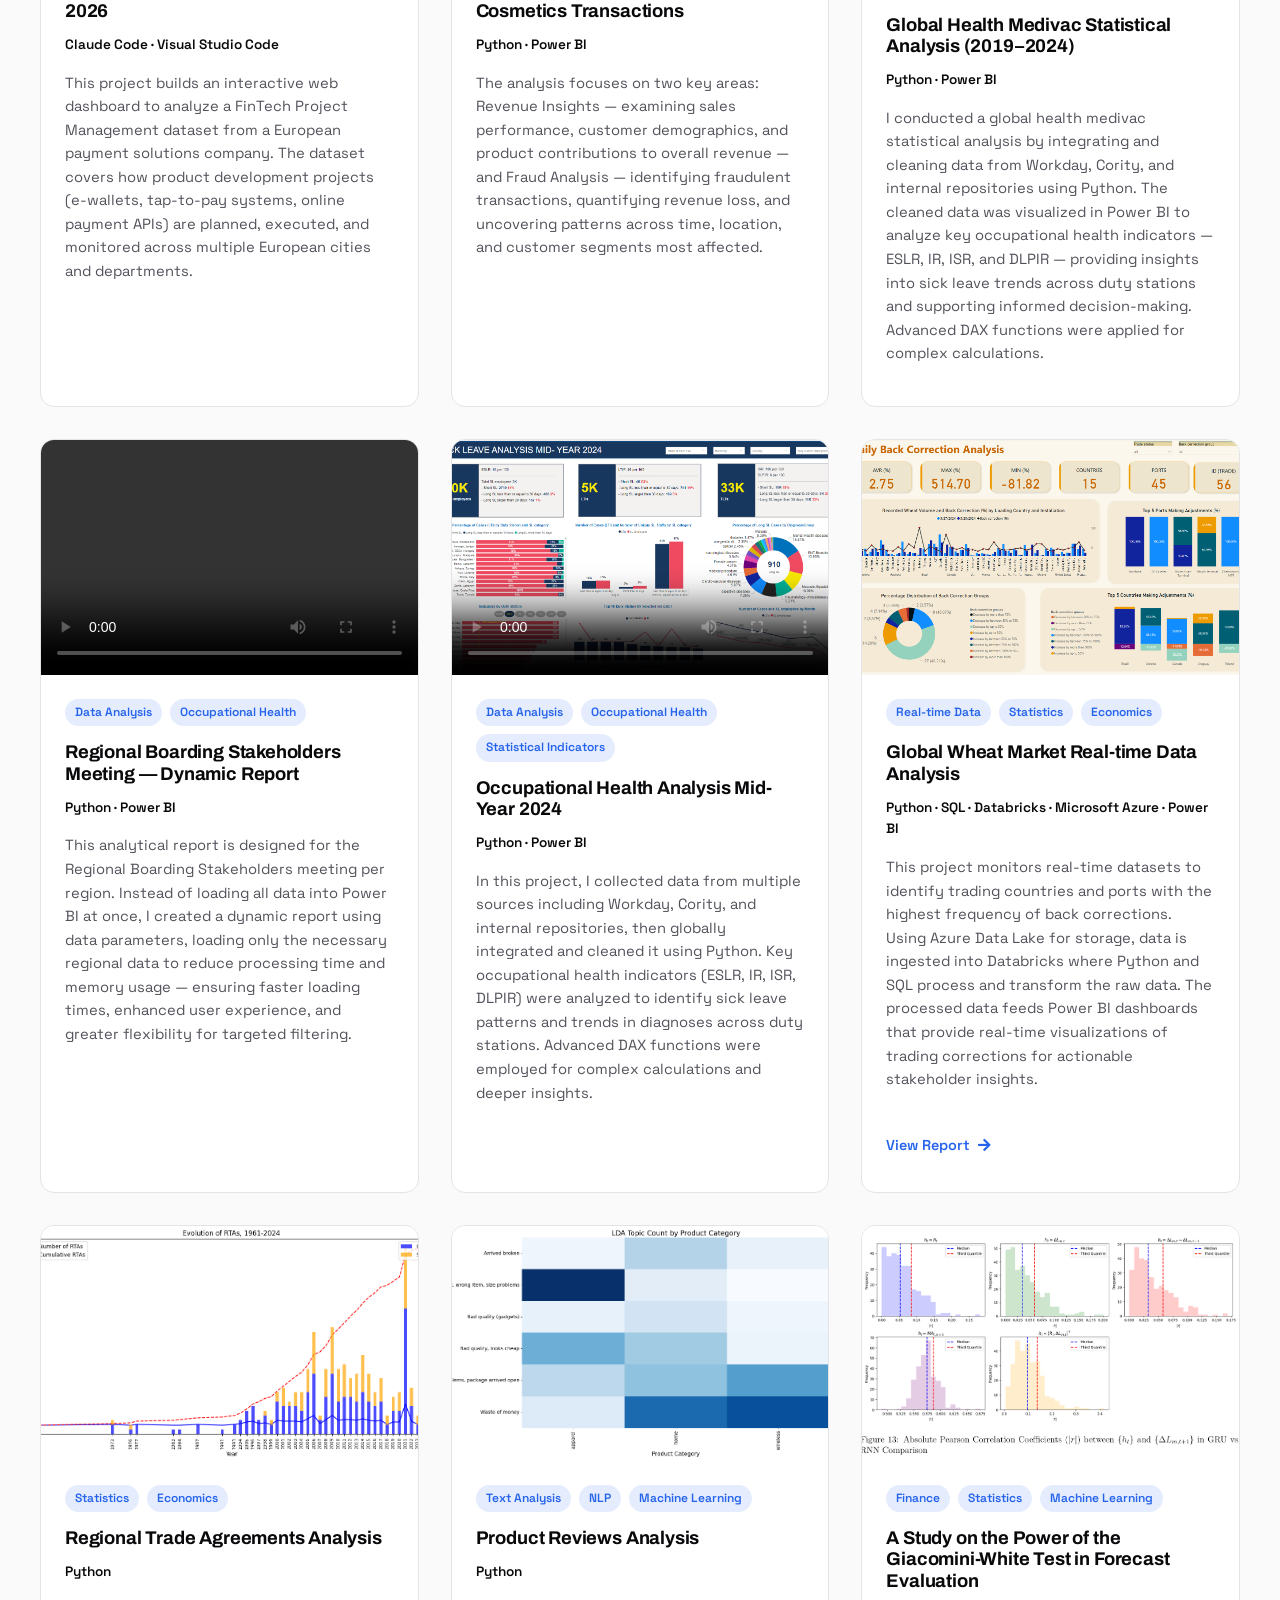
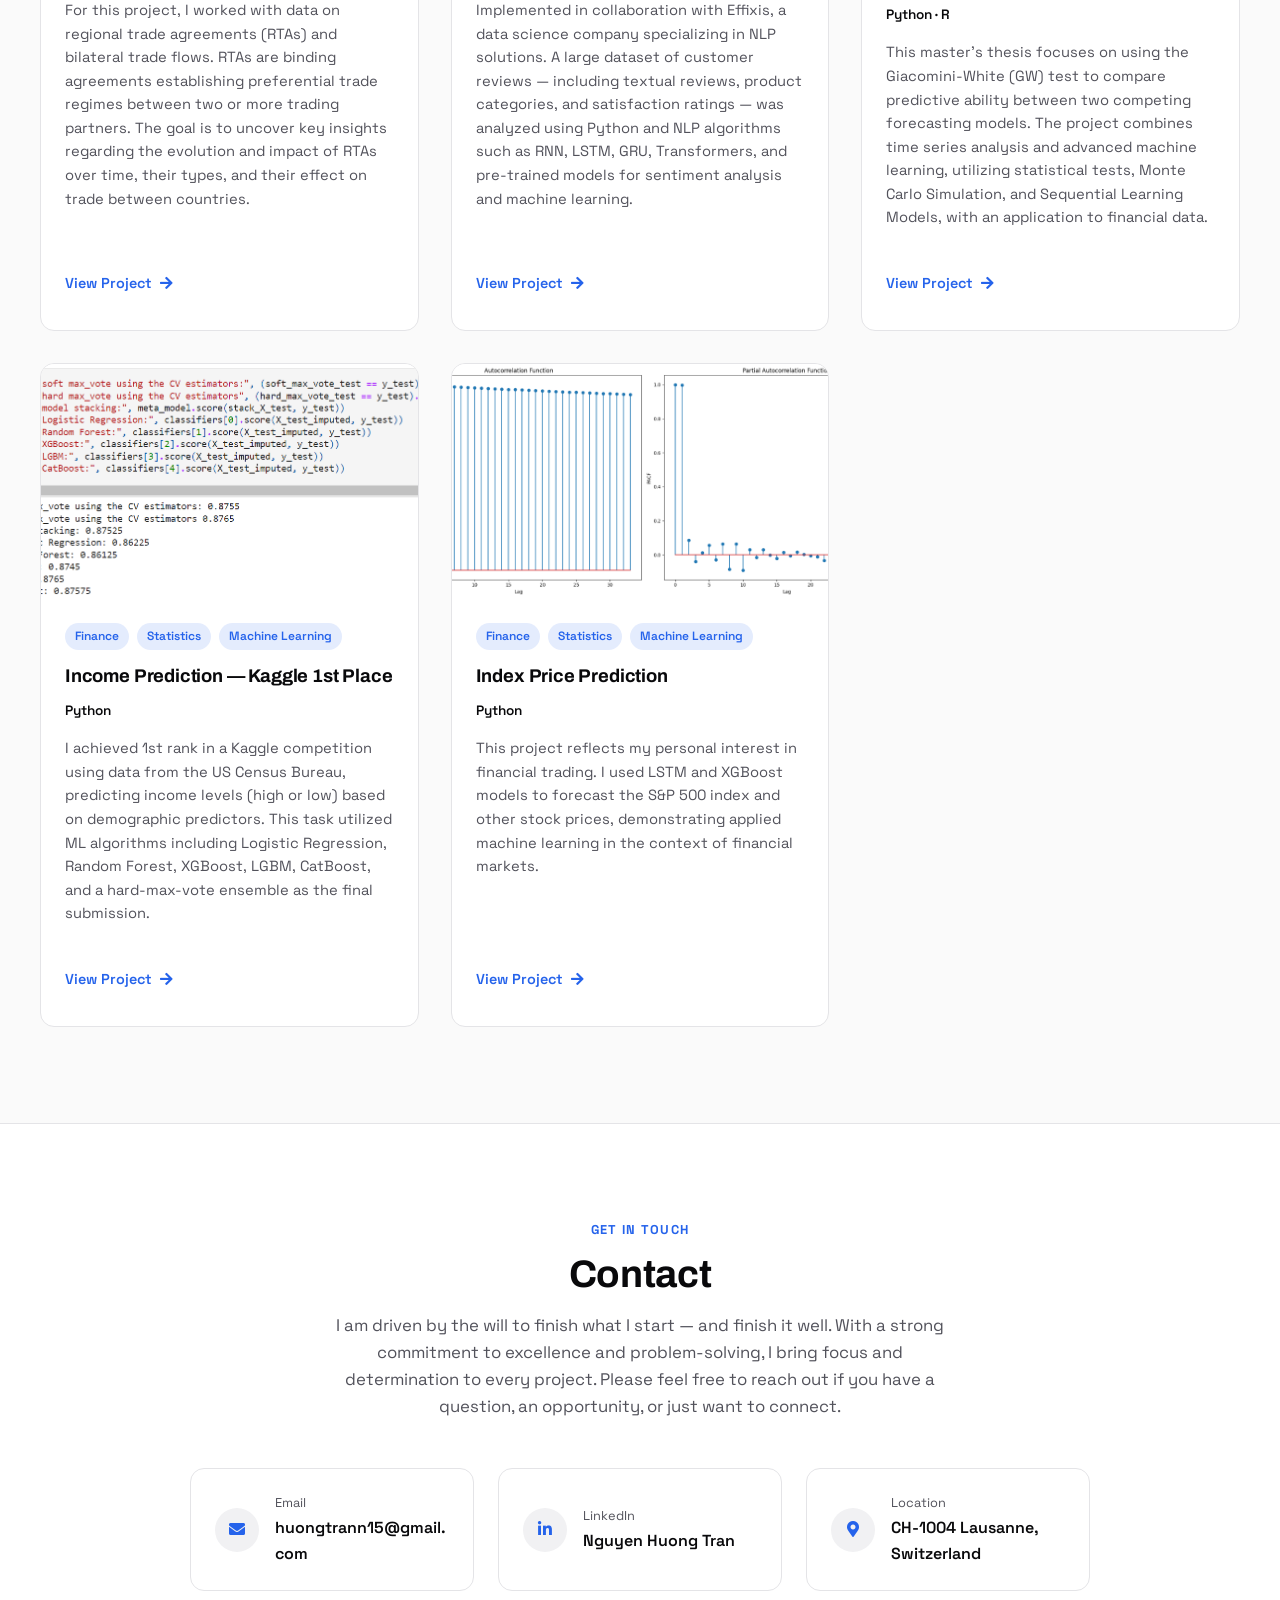
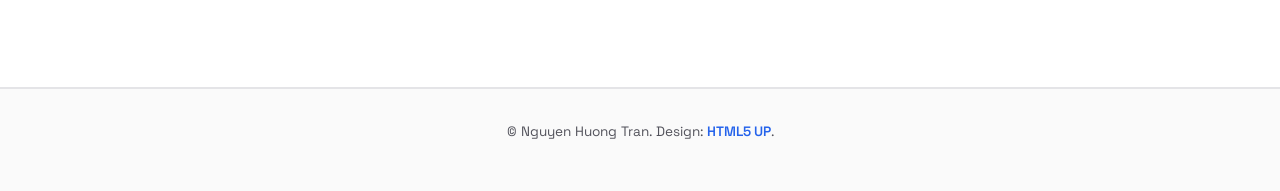
==== commit d282d28f: "Update web" ====
--- a/index AI.html
+++ b/index AI.html
@@ -3,331 +3,371 @@
 	<head>
 		<title>Nguyen Huong Tran — Data Analyst &amp; Statistician</title>
 		<meta charset="utf-8" />
-		<meta name="viewport" content="width=device-width, initial-scale=1, user-scalable=no" />
+		<meta name="viewport" content="width=device-width, initial-scale=1" />
+		<meta name="description" content="Nguyen Huong Tran — Data Analyst &amp; Statistician working as a Financial Analyst. MSc Statistics, University of Geneva. Power BI, Dynamics 365, SQL, Python, R, and Claude Code-driven reporting automation." />
+		<meta name="theme-color" content="#2563EB" />
+		<meta property="og:title" content="Nguyen Huong Tran — Data Analyst &amp; Statistician" />
+		<meta property="og:description" content="Portfolio of data analysis, statistics, financial reporting automation, and machine learning projects by Nguyen Huong Tran." />
+		<meta property="og:type" content="website" />
+		<link rel="preconnect" href="https://fonts.googleapis.com" />
+		<link rel="preconnect" href="https://fonts.gstatic.com" crossorigin />
 		<link rel="stylesheet" href="assets/css/fontawesome-all.min.css" />
-		<link rel="stylesheet" href="assets/css/main.css" />
+		<link rel="stylesheet" href="assets/css/ai-portfolio.css" />
 	</head>
-	<body class="is-preload">
-
-		<!-- Wrapper -->
-		<div id="wrapper">
-
-			<!-- Sidebar -->
-			<div id="sidebar">
-				<div class="inner">
-
-					<!-- Menu -->
-					<nav id="menu">
-						<header class="major">
-							<h2>Navigation</h2>
-						</header>
-						<ul>
-							<li><a href="#banner">About Me</a></li>
-							<li><a href="#skills">Technical Skills</a></li>
-							<li><a href="#interests">Domains of Interest</a></li>
-							<li><a href="#projects">Projects</a></li>
-							<li><a href="#contact">Contact</a></li>
-						</ul>
-					</nav>
-
-					<!-- Core Tools -->
-					<section>
-						<header class="major">
-							<h2>Core Tools</h2>
-						</header>
-						<p><span class="icon solid fa-code"></span>&nbsp; Python &middot; R &middot; SQL</p>
-						<p><span class="icon solid fa-chart-bar"></span>&nbsp; Power BI &middot; Excel</p>
-						<p><span class="icon solid fa-cloud"></span>&nbsp; Microsoft Azure &middot; Databricks</p>
-						<p><span class="icon solid fa-brain"></span>&nbsp; ML &middot; NLP &middot; Statistical Modeling</p>
-					</section>
-
-					<!-- Contact -->
-					<section>
-						<header class="major">
-							<h2>Get in Touch</h2>
-						</header>
-						<ul class="contact">
-							<li class="icon solid fa-envelope"><a href="mailto:huongtrann15@gmail.com">huongtrann15@gmail.com</a></li>
-							<li class="icon brands fa-github"><a href="https://github.com/Emi159" target="_blank">github.com/Emi159</a></li>
-							<li class="icon solid fa-home">CH-1004 Lausanne, Switzerland</li>
-						</ul>
-					</section>
-
-					<!-- Footer -->
-					<footer id="footer">
-						<p class="copyright">&copy; Nguyen Huong Tran. Design: <a href="https://html5up.net">HTML5 UP</a>.</p>
-					</footer>
-
-				</div>
+	<body>
+
+		<a href="#main" class="skip-link">Skip to main content</a>
+
+		<!-- Header -->
+		<header class="site-header">
+			<a href="index AI.html" class="brand">Nguyen Huong <span>Tran</span></a>
+
+			<nav class="nav-desktop" aria-label="Primary">
+				<ul>
+					<li><a href="#banner">About</a></li>
+					<li><a href="#skills">Skills</a></li>
+					<li><a href="#interests">Interests</a></li>
+					<li><a href="#projects">Projects</a></li>
+					<li><a href="#contact">Contact</a></li>
+				</ul>
+			</nav>
+
+			<div class="header-actions">
+				<button type="button" class="nav-toggle" aria-expanded="false" aria-controls="nav-mobile" aria-label="Open menu">
+					<span class="icon solid fa-bars" aria-hidden="true"></span>
+					<span class="icon solid fa-times" aria-hidden="true"></span>
+				</button>
 			</div>
-
-			<!-- Main -->
-			<div id="main">
-				<div class="inner">
-
-					<!-- Header -->
-					<header id="header">
-						<a href="index AI.html" class="logo"><strong>Mastering Data</strong> &mdash; A Portfolio of Insights</a>
-						<ul class="icons">
-							<li><a href="https://github.com/Emi159" class="icon brands fa-github" target="_blank"><span class="label">GitHub</span></a></li>
-						</ul>
-					</header>
-
-					<!-- Banner -->
-					<section id="banner">
-						<div class="content">
-							<header>
-								<h1>Nguyen Huong Tran</h1>
-								<p>Data Analyst &amp; Statistician</p>
-							</header>
-							<p>As a recent graduate with a Master of Science in Statistics from the University of Geneva, I have an unwavering passion for data analysis, applied statistics, and machine learning. I am dedicated to transforming raw data into meaningful and actionable insights. My expertise spans Python, R, SQL, Excel, Power BI, and Microsoft Azure, enabling me to retrieve, process, and visualize data with precision and clarity. I have full authorization to work in Switzerland.</p>
-							<ul class="actions">
-								<li><a href="https://drive.google.com/uc?export=download&id=102fX1KZvV9d0CSZ1DlW245KiPstAuhTz" class="button big">Download CV</a></li>
-								<li><a href="#projects" class="button big">View Projects</a></li>
-							</ul>
+		</header>
+
+		<nav id="nav-mobile" class="nav-mobile" aria-label="Mobile">
+			<ul>
+				<li><a href="#banner">About</a></li>
+				<li><a href="#skills">Skills</a></li>
+				<li><a href="#interests">Interests</a></li>
+				<li><a href="#projects">Projects</a></li>
+				<li><a href="#contact">Contact</a></li>
+			</ul>
+		</nav>
+
+		<main id="main">
+
+			<!-- Hero -->
+			<section id="banner" class="hero">
+				<div class="hero-content reveal">
+					<span class="hero-eyebrow">Data Analyst &amp; Statistician</span>
+					<h1>Nguyen Huong Tran</h1>
+					<p class="role">Turning raw data into actionable insight</p>
+					<p class="bio">MSc Statistician turned Financial Analyst, I build the reporting infrastructure that keeps a commodity trading business accurate — Dynamics 365 F&O master-data records, automated Power BI reporting suites that replaced manual reconciliation, and IFRS/budget reporting trusted by senior stakeholders. I work daily in Python, R, SQL, and increasingly Claude Code. Regarding my residence status, I have full authorization to work in Switzerland.</p>
+					<div class="hero-actions">
+						<a href="https://drive.google.com/uc?export=download&amp;id=102fX1KZvV9d0CSZ1DlW245KiPstAuhTz" class="btn btn-primary">
+							<span class="icon solid fa-download" aria-hidden="true"></span> Download CV
+						</a>
+						<a href="#projects" class="btn btn-outline">View Projects</a>
+					</div>
+				</div>
+				<div class="hero-portrait reveal">
+					<img src="images/learningbydoing.jpg" width="360" height="450" alt="Portrait of Nguyen Huong Tran" />
+				</div>
+			</section>
+
+			<!-- Technical Skills -->
+			<section id="skills" class="section">
+				<div class="section-inner">
+					<div class="section-header reveal">
+						<span class="eyebrow">Core Tools</span>
+						<h2>Technical Skills</h2>
+						<p>The languages, platforms, and methods I use to turn data into decisions.</p>
+					</div>
+					<div class="card-grid">
+						<article class="feature-card reveal">
+							<div class="icon-wrap"><span class="icon solid fa-chart-bar" aria-hidden="true"></span></div>
+							<h3>Financial &amp; Data Tools</h3>
+							<p>Excel, SQL, Power BI (Power Query/M &amp; DAX), Dynamics 365 Finance &amp; Operations, Azure Analysis Services</p>
+						</article>
+						<article class="feature-card reveal">
+							<div class="icon-wrap"><span class="icon solid fa-code" aria-hidden="true"></span></div>
+							<h3>Languages</h3>
+							<p>Python, R, LaTeX</p>
+						</article>
+						<article class="feature-card reveal">
+							<div class="icon-wrap"><span class="icon solid fa-terminal" aria-hidden="true"></span></div>
+							<h3>Developer Tools</h3>
+							<p>Git, GitHub, Visual Studio / VS Code, SQL Server Management Studio, DAX Studio, Databricks, Jupyter Notebook, R Studio</p>
+						</article>
+						<article class="feature-card reveal">
+							<div class="icon-wrap"><span class="icon solid fa-cloud" aria-hidden="true"></span></div>
+							<h3>Cloud</h3>
+							<p>Microsoft Azure</p>
+						</article>
+						<article class="feature-card reveal">
+							<div class="icon-wrap"><span class="icon solid fa-toolbox" aria-hidden="true"></span></div>
+							<h3>Other</h3>
+							<p>Figma, Canva, Claude / Claude Code, Google Analytics</p>
+						</article>
+					</div>
+				</div>
+			</section>
+
+			<!-- Domains of Interest -->
+			<section id="interests" class="section section-alt">
+				<div class="section-inner">
+					<div class="section-header reveal">
+						<span class="eyebrow">Focus Areas</span>
+						<h2>Domains of Interest</h2>
+						<p>Where my curiosity and academic background meet real-world data problems.</p>
+					</div>
+					<div class="card-grid">
+						<article class="feature-card reveal">
+							<div class="icon-wrap"><span class="icon solid fa-clock" aria-hidden="true"></span></div>
+							<h3>Real-time Data Analytics</h3>
+							<p>In my recent project, I analyzed global wheat-trading datasets recorded daily, leveraging streaming data analytics to track vessel movements and back corrections in real time. My curiosity in streaming data analytics has deepened, especially after attending the webinar "How Live Commodity Data Adds Value," presented by AXSMarine — illuminating how live shipping and commodity data enable swift, fact-based assessments and the use of indicators to support decision-making.</p>
+						</article>
+						<article class="feature-card reveal">
+							<div class="icon-wrap"><span class="icon solid fa-chart-line" aria-hidden="true"></span></div>
+							<h3>Time Series Analysis</h3>
+							<p>One of my favorite courses during my master's program was "The Statistical Analysis of Time Series," taught by my thesis supervisor. We explored methods for trend and seasonal decomposition using moving averages and exponential smoothing, and employed statistical tests like the Augmented Dickey-Fuller test to identify trends and seasonality — providing a solid foundation for my thesis.</p>
+						</article>
+						<article class="feature-card reveal">
+							<div class="icon-wrap"><span class="icon solid fa-chart-pie" aria-hidden="true"></span></div>
+							<h3>Statistical Inference</h3>
+							<p>"The correlation of two variables does not show the direction of impact." My primary domain of interest lies in Statistical Inference, where I focus on drawing reliable conclusions from data through rigorous analysis. Throughout my academic journey, I have delved into hypothesis testing, confidence intervals, and estimation techniques, applying statistical inference to derive actionable insights across various applications.</p>
+						</article>
+						<article class="feature-card reveal">
+							<div class="icon-wrap"><span class="icon solid fa-laptop-code" aria-hidden="true"></span></div>
+							<h3>Machine Learning</h3>
+							<p>I have experience manipulating large datasets and applying statistical methodologies to solve practical business problems. My 1st-place Kaggle finish in income-level prediction, along with projects in Stock Price Prediction and Product Review Analysis, have equipped me with the expertise to apply state-of-the-art ML and NLP techniques to extract valuable insights from large datasets.</p>
+						</article>
+					</div>
+				</div>
+			</section>
+
+			<!-- Projects -->
+			<section id="projects" class="section">
+				<div class="section-inner">
+					<div class="section-header reveal">
+						<span class="eyebrow">Portfolio</span>
+						<h2>My Projects</h2>
+						<p>Data analysis, statistical modeling, and machine learning work across FinTech, e-commerce, health, and trade.</p>
+					</div>
+					<div class="project-grid">
+
+						<article class="project-card reveal">
+							<div class="project-media">
+								<video width="550" height="340" controls preload="metadata" poster="images/Fintech.png">
+									<source src="images/Fintech Payment Solution.mp4" type="video/mp4">
+									Your browser does not support the video tag.
+								</video>
+							</div>
+							<div class="project-body">
+								<div class="project-tags"><span class="tag">Data Analysis</span><span class="tag">Full AI Automation</span><span class="tag">FinTech</span></div>
+								<h3>European FinTech Payment Solutions 2026</h3>
+								<p class="project-tech">Claude Code &middot; Visual Studio Code</p>
+								<p class="desc">This project builds an interactive web dashboard to analyze a FinTech Project Management dataset from a European payment solutions company. The dataset covers how product development projects (e-wallets, tap-to-pay systems, online payment APIs) are planned, executed, and monitored across multiple European cities and departments.</p>
+							</div>
+						</article>
+
+						<article class="project-card reveal">
+							<div class="project-media">
+								<video width="550" height="340" controls preload="metadata">
+									<source src="images/Ecommerce.mp4" type="video/mp4">
+									Your browser does not support the video tag.
+								</video>
+							</div>
+							<div class="project-body">
+								<div class="project-tags"><span class="tag">Data Analysis</span><span class="tag">E-commerce</span><span class="tag">Revenue &amp; Fraud</span></div>
+								<h3>Revenue and Fraud Analysis in Luxury Cosmetics Transactions</h3>
+								<p class="project-tech">Python &middot; Power BI</p>
+								<p class="desc">The analysis focuses on two key areas: Revenue Insights — examining sales performance, customer demographics, and product contributions to overall revenue — and Fraud Analysis — identifying fraudulent transactions, quantifying revenue loss, and uncovering patterns across time, location, and customer segments most affected.</p>
+							</div>
+						</article>
+
+						<article class="project-card reveal">
+							<div class="project-media">
+								<video width="550" height="340" controls preload="metadata">
+									<source src="images/Medivac 19-24 analysis.mp4" type="video/mp4">
+									Your browser does not support the video tag.
+								</video>
+							</div>
+							<div class="project-body">
+								<div class="project-tags"><span class="tag">Data Analysis</span><span class="tag">Occupational Health</span><span class="tag">Statistical Indicators</span></div>
+								<h3>Global Health Medivac Statistical Analysis (2019–2024)</h3>
+								<p class="project-tech">Python &middot; Power BI</p>
+								<p class="desc">I conducted a global health medivac statistical analysis by integrating and cleaning data from Workday, Cority, and internal repositories using Python. The cleaned data was visualized in Power BI to analyze key occupational health indicators — ESLR, IR, ISR, and DLPIR — providing insights into sick leave trends across duty stations and supporting informed decision-making. Advanced DAX functions were applied for complex calculations.</p>
+							</div>
+						</article>
+
+						<article class="project-card reveal">
+							<div class="project-media">
+								<video width="550" height="340" controls preload="metadata">
+									<source src="images/medevac1924porfolio.mp4" type="video/mp4">
+									Your browser does not support the video tag.
+								</video>
+							</div>
+							<div class="project-body">
+								<div class="project-tags"><span class="tag">Data Analysis</span><span class="tag">Occupational Health</span></div>
+								<h3>Regional Boarding Stakeholders Meeting — Dynamic Report</h3>
+								<p class="project-tech">Python &middot; Power BI</p>
+								<p class="desc">This analytical report is designed for the Regional Boarding Stakeholders meeting per region. Instead of loading all data into Power BI at once, I created a dynamic report using data parameters, loading only the necessary regional data to reduce processing time and memory usage — ensuring faster loading times, enhanced user experience, and greater flexibility for targeted filtering.</p>
+							</div>
+						</article>
+
+						<article class="project-card reveal">
+							<div class="project-media">
+								<video width="550" height="340" controls preload="metadata" poster="images/SL analysis mid year.png">
+									<source src="images/SL analysis final.mp4" type="video/mp4">
+									Your browser does not support the video tag.
+								</video>
+							</div>
+							<div class="project-body">
+								<div class="project-tags"><span class="tag">Data Analysis</span><span class="tag">Occupational Health</span><span class="tag">Statistical Indicators</span></div>
+								<h3>Occupational Health Analysis Mid-Year 2024</h3>
+								<p class="project-tech">Python &middot; Power BI</p>
+								<p class="desc">In this project, I collected data from multiple sources including Workday, Cority, and internal repositories, then globally integrated and cleaned it using Python. Key occupational health indicators (ESLR, IR, ISR, DLPIR) were analyzed to identify sick leave patterns and trends in diagnoses across duty stations. Advanced DAX functions were employed for complex calculations and deeper insights.</p>
+							</div>
+						</article>
+
+						<article class="project-card reveal">
+							<a class="project-media" href="https://github.com/Emi159/Real-time-analysis/blob/main/Real%20Time%20Data%20-%20Back%20Correction%20Analysis_final.pdf" target="_blank" rel="noopener">
+								<img src="images/Real time analysis.png" loading="lazy" alt="Global Wheat Market Real-time Data Analysis dashboard" />
+							</a>
+							<div class="project-body">
+								<div class="project-tags"><span class="tag">Real-time Data</span><span class="tag">Statistics</span><span class="tag">Economics</span></div>
+								<h3>Global Wheat Market Real-time Data Analysis</h3>
+								<p class="project-tech">Python &middot; SQL &middot; Databricks &middot; Microsoft Azure &middot; Power BI</p>
+								<p class="desc">This project monitors real-time datasets to identify trading countries and ports with the highest frequency of back corrections. Using Azure Data Lake for storage, data is ingested into Databricks where Python and SQL process and transform the raw data. The processed data feeds Power BI dashboards that provide real-time visualizations of trading corrections for actionable stakeholder insights.</p>
+								<div class="project-actions">
+									<a class="link-cta" href="https://github.com/Emi159/Real-time-analysis/blob/main/Real%20Time%20Data%20-%20Back%20Correction%20Analysis_final.pdf" target="_blank" rel="noopener">View Report <span class="icon solid fa-arrow-right" aria-hidden="true"></span></a>
+								</div>
+							</div>
+						</article>
+
+						<article class="project-card reveal">
+							<a class="project-media" href="https://github.com/Emi159/Regional-Trade-Agreements-Analysis/blob/main/Regional%20Trade%20Agreements%20Analysis.ipynb" target="_blank" rel="noopener">
+								<img src="images/Regional trade agreement.png" loading="lazy" alt="Regional Trade Agreements Analysis notebook preview" />
+							</a>
+							<div class="project-body">
+								<div class="project-tags"><span class="tag">Statistics</span><span class="tag">Economics</span></div>
+								<h3>Regional Trade Agreements Analysis</h3>
+								<p class="project-tech">Python</p>
+								<p class="desc">For this project, I worked with data on regional trade agreements (RTAs) and bilateral trade flows. RTAs are binding agreements establishing preferential trade regimes between two or more trading partners. The goal is to uncover key insights regarding the evolution and impact of RTAs over time, their types, and their effect on trade between countries.</p>
+								<div class="project-actions">
+									<a class="link-cta" href="https://github.com/Emi159/Regional-Trade-Agreements-Analysis/blob/main/Regional%20Trade%20Agreements%20Analysis.ipynb" target="_blank" rel="noopener">View Project <span class="icon solid fa-arrow-right" aria-hidden="true"></span></a>
+								</div>
+							</div>
+						</article>
+
+						<article class="project-card reveal">
+							<a class="project-media" href="https://github.com/Emi159/AdvancedML_NLP_Product-Review-Analysis/blob/main/Report_EDA_Task2.ipynb" target="_blank" rel="noopener">
+								<img src="images/Product reviews analysis.png" loading="lazy" alt="Product Reviews Analysis notebook preview" />
+							</a>
+							<div class="project-body">
+								<div class="project-tags"><span class="tag">Text Analysis</span><span class="tag">NLP</span><span class="tag">Machine Learning</span></div>
+								<h3>Product Reviews Analysis</h3>
+								<p class="project-tech">Python</p>
+								<p class="desc">Implemented in collaboration with Effixis, a data science company specializing in NLP solutions. A large dataset of customer reviews — including textual reviews, product categories, and satisfaction ratings — was analyzed using Python and NLP algorithms such as RNN, LSTM, GRU, Transformers, and pre-trained models for sentiment analysis and machine learning.</p>
+								<div class="project-actions">
+									<a class="link-cta" href="https://github.com/Emi159/AdvancedML_NLP_Product-Review-Analysis/blob/main/Report_EDA_Task2.ipynb" target="_blank" rel="noopener">View Project <span class="icon solid fa-arrow-right" aria-hidden="true"></span></a>
+								</div>
+							</div>
+						</article>
+
+						<article class="project-card reveal">
+							<a class="project-media" href="https://github.com/Emi159/A-study-about-the-power-of-Giacomini-White-test-in-forecast-evaluation/blob/main/Final.ipynb" target="_blank" rel="noopener">
+								<img src="images/thesis.png" loading="lazy" alt="Master's Thesis — Giacomini-White Test notebook preview" />
+							</a>
+							<div class="project-body">
+								<div class="project-tags"><span class="tag">Finance</span><span class="tag">Statistics</span><span class="tag">Machine Learning</span></div>
+								<h3>A Study on the Power of the Giacomini-White Test in Forecast Evaluation</h3>
+								<p class="project-tech">Python &middot; R</p>
+								<p class="desc">This master's thesis focuses on using the Giacomini-White (GW) test to compare predictive ability between two competing forecasting models. The project combines time series analysis and advanced machine learning, utilizing statistical tests, Monte Carlo Simulation, and Sequential Learning Models, with an application to financial data.</p>
+								<div class="project-actions">
+									<a class="link-cta" href="https://github.com/Emi159/A-study-about-the-power-of-Giacomini-White-test-in-forecast-evaluation/blob/main/Final.ipynb" target="_blank" rel="noopener">View Project <span class="icon solid fa-arrow-right" aria-hidden="true"></span></a>
+								</div>
+							</div>
+						</article>
+
+						<article class="project-card reveal">
+							<a class="project-media" href="https://github.com/Emi159/Kaggle--Income-Prediction/blob/main/ml_notebook_2.ipynb" target="_blank" rel="noopener">
+								<img src="images/Income Prediction.png" loading="lazy" alt="Income Prediction Kaggle competition notebook preview" />
+							</a>
+							<div class="project-body">
+								<div class="project-tags"><span class="tag">Finance</span><span class="tag">Statistics</span><span class="tag">Machine Learning</span></div>
+								<h3>Income Prediction &mdash; Kaggle 1st Place</h3>
+								<p class="project-tech">Python</p>
+								<p class="desc">I achieved 1st rank in a Kaggle competition using data from the US Census Bureau, predicting income levels (high or low) based on demographic predictors. This task utilized ML algorithms including Logistic Regression, Random Forest, XGBoost, LGBM, CatBoost, and a hard-max-vote ensemble as the final submission.</p>
+								<div class="project-actions">
+									<a class="link-cta" href="https://github.com/Emi159/Kaggle--Income-Prediction/blob/main/ml_notebook_2.ipynb" target="_blank" rel="noopener">View Project <span class="icon solid fa-arrow-right" aria-hidden="true"></span></a>
+								</div>
+							</div>
+						</article>
+
+						<article class="project-card reveal">
+							<a class="project-media" href="https://github.com/Emi159/Index-Price-Prediction/blob/main/sp500.ipynb" target="_blank" rel="noopener">
+								<img src="images/Index price prediction.png" loading="lazy" alt="Index Price Prediction notebook preview" />
+							</a>
+							<div class="project-body">
+								<div class="project-tags"><span class="tag">Finance</span><span class="tag">Statistics</span><span class="tag">Machine Learning</span></div>
+								<h3>Index Price Prediction</h3>
+								<p class="project-tech">Python</p>
+								<p class="desc">This project reflects my personal interest in financial trading. I used LSTM and XGBoost models to forecast the S&amp;P 500 index and other stock prices, demonstrating applied machine learning in the context of financial markets.</p>
+								<div class="project-actions">
+									<a class="link-cta" href="https://github.com/Emi159/Index-Price-Prediction/blob/main/sp500.ipynb" target="_blank" rel="noopener">View Project <span class="icon solid fa-arrow-right" aria-hidden="true"></span></a>
+								</div>
+							</div>
+						</article>
+
+					</div>
+				</div>
+			</section>
+
+			<!-- Contact -->
+			<section id="contact" class="section section-alt">
+				<div class="section-inner">
+					<div class="section-header reveal">
+						<span class="eyebrow">Get in Touch</span>
+						<h2>Contact</h2>
+						<p>I am driven by the will to finish what I start — and finish it well. With a strong commitment to excellence and problem-solving, I bring focus and determination to every project. Please feel free to reach out if you have a question, an opportunity, or just want to connect.</p>
+					</div>
+					<div class="contact-grid">
+						<div class="contact-card reveal">
+							<div class="icon-wrap"><span class="icon solid fa-envelope" aria-hidden="true"></span></div>
+							<div>
+								<span class="label">Email</span>
+								<a href="mailto:huongtrann15@gmail.com">huongtrann15@gmail.com</a>
+							</div>
 						</div>
-						<span class="image object">
-							<img src="images/learningbydoing.jpg" alt="Nguyen Huong Tran" />
-						</span>
-					</section>
-
-					<!-- Technical Skills -->
-					<section id="skills">
-						<header class="major">
-							<h2>Technical Skills</h2>
-						</header>
-						<div class="features">
-							<article>
-								<span class="icon solid fa-code"></span>
-								<div class="content">
-									<h3>Programming</h3>
-									<p>Python (pandas, scikit-learn, TensorFlow, PyTorch), R, SQL, DAX</p>
-								</div>
-							</article>
-							<article>
-								<span class="icon solid fa-chart-bar"></span>
-								<div class="content">
-									<h3>Visualization &amp; Reporting</h3>
-									<p>Power BI, Excel (advanced), Matplotlib, Seaborn, Plotly</p>
-								</div>
-							</article>
-							<article>
-								<span class="icon solid fa-cloud"></span>
-								<div class="content">
-									<h3>Cloud &amp; Data Engineering</h3>
-									<p>Microsoft Azure (Data Lake, Synapse), Databricks, Azure Data Factory</p>
-								</div>
-							</article>
-							<article>
-								<span class="icon solid fa-brain"></span>
-								<div class="content">
-									<h3>AI &amp; Machine Learning</h3>
-									<p>Supervised &amp; unsupervised learning, NLP (RNN, LSTM, Transformers), time series forecasting, statistical inference, Monte Carlo Simulation</p>
-								</div>
-							</article>
+						
+						<div class="contact-card reveal">
+							<div class="icon-wrap"><span class="icon brands fa-linkedin-in" aria-hidden="true"></span></div>
+							<div>
+								<span class="label">LinkedIn</span>
+								<a href="https://www.linkedin.com/in/nguyen-huong-tran-581b3b112/?skipRedirect=true" target="_blank" rel="noopener">Nguyen Huong Tran</a>
+							</div>
 						</div>
-					</section>
-
-					<!-- Domains of Interest -->
-					<section id="interests">
-						<header class="major">
-							<h2>Domains of Interest</h2>
-						</header>
-						<div class="features">
-							<article>
-								<span class="icon fa-clock"></span>
-								<div class="content">
-									<h3>Real-time Data Analytics</h3>
-									<p>In my recent project, I analyzed global wheat-trading datasets recorded daily, leveraging streaming data analytics to track vessel movements and back corrections in real time. My curiosity in streaming data analytics has deepened, especially after attending the webinar "How Live Commodity Data Adds Value," presented by AXSMarine — illuminating how live shipping and commodity data enable swift, fact-based assessments and the use of indicators to support decision-making.</p>
-								</div>
-							</article>
-							<article>
-								<span class="icon solid fa-chart-line"></span>
-								<div class="content">
-									<h3>Time Series Analysis</h3>
-									<p>One of my favorite courses during my master's program was "The Statistical Analysis of Time Series," taught by my thesis supervisor. We explored methods for trend and seasonal decomposition using moving averages and exponential smoothing, and employed statistical tests like the Augmented Dickey-Fuller test to identify trends and seasonality — providing a solid foundation for my thesis.</p>
-								</div>
-							</article>
-							<article>
-								<span class="icon solid fa-chart-pie"></span>
-								<div class="content">
-									<h3>Statistical Inference</h3>
-									<p>"The correlation of two variables does not show the direction of impact." My primary domain of interest lies in Statistical Inference, where I focus on drawing reliable conclusions from data through rigorous analysis. Throughout my academic journey, I have delved into hypothesis testing, confidence intervals, and estimation techniques, applying statistical inference to derive actionable insights across various applications.</p>
-								</div>
-							</article>
-							<article>
-								<span class="icon solid fa-laptop-code"></span>
-								<div class="content">
-									<h3>Machine Learning</h3>
-									<p>I have experience manipulating large datasets and applying statistical methodologies to solve practical business problems. My 1st-place Kaggle finish in income-level prediction, along with projects in Stock Price Prediction and Product Review Analysis, have equipped me with the expertise to apply state-of-the-art ML and NLP techniques to extract valuable insights from large datasets.</p>
-								</div>
-							</article>
+						<div class="contact-card reveal">
+							<div class="icon-wrap"><span class="icon solid fa-map-marker-alt" aria-hidden="true"></span></div>
+							<div>
+								<span class="label">Location</span>
+								<span>CH-1004 Lausanne, Switzerland</span>
+							</div>
 						</div>
-					</section>
-
-					<!-- Projects -->
-					<section id="projects">
-						<header class="major">
-							<h2>My Projects</h2>
-						</header>
-						<div class="posts">
-
-							<article>
-								<video width="550" height="340" controls>
-									<source src="images/Fintech Payment Solution.mp4" type="video/mp4">
-									Your browser does not support the video tag.
-								</video>
-								<h3>European FinTech Payment Solutions 2026</h3>
-								<p>Topic: Data Analysis | Full AI Automation | FinTech</p>
-								<p>Technologies: Claude Code, Visual Studio Code</p>
-								<p>This project builds an interactive web dashboard to analyze a FinTech Project Management dataset from a European payment solutions company. The dataset covers how product development projects (e-wallets, tap-to-pay systems, online payment APIs) are planned, executed, and monitored across multiple European cities and departments.</p>
-							</article>
-
-							<article>
-								<video width="550" height="340" controls>
-									<source src="images/Ecommerce.mp4" type="video/mp4">
-									Your browser does not support the video tag.
-								</video>
-								<h3>Revenue and Fraud Analysis in Luxury Cosmetics Transactions</h3>
-								<p>Topic: Data Analysis | E-commerce | Revenue &amp; Fraud Analysis</p>
-								<p>Technologies: Python, Power BI</p>
-								<p>The analysis focuses on two key areas: Revenue Insights — examining sales performance, customer demographics, and product contributions to overall revenue — and Fraud Analysis — identifying fraudulent transactions, quantifying revenue loss, and uncovering patterns across time, location, and customer segments most affected.</p>
-							</article>
-
-							<article>
-								<video width="550" height="340" controls>
-									<source src="images/Medivac 19-24 analysis.mp4" type="video/mp4">
-									Your browser does not support the video tag.
-								</video>
-								<h3>Global Health Medivac Statistical Analysis (2019–2024)</h3>
-								<p>Topic: Data Analysis | Occupational Health | Statistical Indicators</p>
-								<p>Technologies: Python, Power BI</p>
-								<p>I conducted a global health medivac statistical analysis by integrating and cleaning data from Workday, Cority, and internal repositories using Python. The cleaned data was visualized in Power BI to analyze key occupational health indicators — ESLR, IR, ISR, and DLPIR — providing insights into sick leave trends across duty stations and supporting informed decision-making. Advanced DAX functions were applied for complex calculations.</p>
-							</article>
-
-							<article>
-								<video width="550" height="340" controls>
-									<source src="images/medevac1924porfolio.mp4" type="video/mp4">
-									Your browser does not support the video tag.
-								</video>
-								<h3>Regional Boarding Stakeholders Meeting — Dynamic Report</h3>
-								<p>Topic: Data Analysis | Occupational Health</p>
-								<p>Technologies: Python, Power BI</p>
-								<p>This analytical report is designed for the Regional Boarding Stakeholders meeting per region. Instead of loading all data into Power BI at once, I created a dynamic report using data parameters, loading only the necessary regional data to reduce processing time and memory usage — ensuring faster loading times, enhanced user experience, and greater flexibility for targeted filtering.</p>
-							</article>
-
-							<article>
-								<video width="550" height="340" controls>
-									<source src="images/SL analysis final.mp4" type="video/mp4">
-									Your browser does not support the video tag.
-								</video>
-								<h3>Occupational Health Analysis Mid-Year 2024</h3>
-								<p>Topic: Data Analysis | Occupational Health | Statistical Indicators</p>
-								<p>Technologies: Python, Power BI</p>
-								<p>In this project, I collected data from multiple sources including Workday, Cority, and internal repositories, then globally integrated and cleaned it using Python. Key occupational health indicators (ESLR, IR, ISR, DLPIR) were analyzed to identify sick leave patterns and trends in diagnoses across duty stations. Advanced DAX functions were employed for complex calculations and deeper insights.</p>
-							</article>
-
-							<article>
-								<a href="https://github.com/Emi159/Real-time-analysis/blob/main/Real%20Time%20Data%20-%20Back%20Correction%20Analysis_final.pdf" class="image"><img src="images/Real time analysis.png" alt="Global Wheat Market Real-time Data Analysis" /></a>
-								<h3>Global Wheat Market Real-time Data Analysis</h3>
-								<p>Topic: Real-time Data | Statistics | Economics</p>
-								<p>Technologies: Python, SQL, Databricks, Microsoft Azure, Power BI</p>
-								<p>This project monitors real-time datasets to identify trading countries and ports with the highest frequency of back corrections. Using Azure Data Lake for storage, data is ingested into Databricks where Python and SQL process and transform the raw data. The processed data feeds Power BI dashboards that provide real-time visualizations of trading corrections for actionable stakeholder insights.</p>
-								<ul class="actions">
-									<li><a href="https://github.com/Emi159/Real-time-analysis/blob/main/Real%20Time%20Data%20-%20Back%20Correction%20Analysis_final.pdf" class="button">View Report</a></li>
-								</ul>
-							</article>
-
-							<article>
-								<a href="https://github.com/Emi159/Regional-Trade-Agreements-Analysis/blob/main/Regional%20Trade%20Agreements%20Analysis.ipynb" class="image"><img src="images/Regional trade agreement.png" alt="Regional Trade Agreements Analysis" /></a>
-								<h3>Regional Trade Agreements Analysis</h3>
-								<p>Topic: Statistics | Economics</p>
-								<p>Technologies: Python</p>
-								<p>For this project, I worked with data on regional trade agreements (RTAs) and bilateral trade flows. RTAs are binding agreements establishing preferential trade regimes between two or more trading partners. The goal is to uncover key insights regarding the evolution and impact of RTAs over time, their types, and their effect on trade between countries.</p>
-								<ul class="actions">
-									<li><a href="https://github.com/Emi159/Regional-Trade-Agreements-Analysis/blob/main/Regional%20Trade%20Agreements%20Analysis.ipynb" class="button">View Project</a></li>
-								</ul>
-							</article>
-
-							<article>
-								<a href="https://github.com/Emi159/AdvancedML_NLP_Product-Review-Analysis/blob/main/Report_EDA_Task2.ipynb" class="image"><img src="images/Product reviews analysis.png" alt="Product Reviews Analysis" /></a>
-								<h3>Product Reviews Analysis</h3>
-								<p>Topic: Text Analysis | Natural Language Processing | Machine Learning</p>
-								<p>Technologies: Python</p>
-								<p>Implemented in collaboration with Effixis, a data science company specializing in NLP solutions. A large dataset of customer reviews — including textual reviews, product categories, and satisfaction ratings — was analyzed using Python and NLP algorithms such as RNN, LSTM, GRU, Transformers, and pre-trained models for sentiment analysis and machine learning.</p>
-								<ul class="actions">
-									<li><a href="https://github.com/Emi159/AdvancedML_NLP_Product-Review-Analysis/blob/main/Report_EDA_Task2.ipynb" class="button">View Project</a></li>
-								</ul>
-							</article>
-
-							<article>
-								<a href="https://github.com/Emi159/A-study-about-the-power-of-Giacomini-White-test-in-forecast-evaluation/blob/main/Final.ipynb" class="image"><img src="images/thesis.png" alt="Master's Thesis — Giacomini-White Test" /></a>
-								<h3>A Study on the Power of the Giacomini-White Test in Forecast Evaluation</h3>
-								<p>Topic: Finance | Statistics | Machine Learning</p>
-								<p>Technologies: Python, R</p>
-								<p>This master's thesis focuses on using the Giacomini-White (GW) test to compare predictive ability between two competing forecasting models. The project combines time series analysis and advanced machine learning, utilizing statistical tests, Monte Carlo Simulation, and Sequential Learning Models, with an application to financial data.</p>
-								<ul class="actions">
-									<li><a href="https://github.com/Emi159/A-study-about-the-power-of-Giacomini-White-test-in-forecast-evaluation/blob/main/Final.ipynb" class="button">View Project</a></li>
-								</ul>
-							</article>
-
-							<article>
-								<a href="https://github.com/Emi159/Kaggle--Income-Prediction/blob/main/ml_notebook_2.ipynb" class="image"><img src="images/Income Prediction.png" alt="Income Prediction — Kaggle 1st Place" /></a>
-								<h3>Income Prediction &mdash; Kaggle 1st Place</h3>
-								<p>Topic: Finance | Statistics | Machine Learning</p>
-								<p>Technologies: Python</p>
-								<p>I achieved 1st rank in a Kaggle competition using data from the US Census Bureau, predicting income levels (high or low) based on demographic predictors. This task utilized ML algorithms including Logistic Regression, Random Forest, XGBoost, LGBM, CatBoost, and a hard-max-vote ensemble as the final submission.</p>
-								<ul class="actions">
-									<li><a href="https://github.com/Emi159/Kaggle--Income-Prediction/blob/main/ml_notebook_2.ipynb" class="button">View Project</a></li>
-								</ul>
-							</article>
-
-							<article>
-								<a href="https://github.com/Emi159/Index-Price-Prediction/blob/main/sp500.ipynb" class="image"><img src="images/Index price prediction.png" alt="Index Price Prediction" /></a>
-								<h3>Index Price Prediction</h3>
-								<p>Topic: Finance | Statistics | Machine Learning</p>
-								<p>Technologies: Python</p>
-								<p>This project reflects my personal interest in financial trading. I used LSTM and XGBoost models to forecast the S&amp;P 500 index and other stock prices, demonstrating applied machine learning in the context of financial markets.</p>
-								<ul class="actions">
-									<li><a href="https://github.com/Emi159/Index-Price-Prediction/blob/main/sp500.ipynb" class="button">View Project</a></li>
-								</ul>
-							</article>
-
-						</div>
-					</section>
-
-					<!-- Contact -->
-					<section id="contact">
-						<header class="major">
-							<h2>Contact</h2>
-						</header>
-						<p>I am driven by the will to finish what I start — and finish it well. With a strong commitment to excellence and problem-solving, I bring focus and determination to every project. Please feel free to reach out if you have a question, an opportunity, or just want to connect.</p>
-						<div class="row">
-							<div class="col-6 col-12-small">
-								<ul class="contact">
-									<li class="icon solid fa-envelope"><a href="mailto:huongtrann15@gmail.com">huongtrann15@gmail.com</a></li>
-									<li class="icon solid fa-home">CH-1004 Lausanne, Switzerland</li>
-								</ul>
-							</div>
-							<div class="col-6 col-12-small">
-								<ul class="contact">
-									<li class="icon brands fa-github"><a href="https://github.com/Emi159" target="_blank">github.com/Emi159</a></li>
-								</ul>
-							</div>
-						</div>
-					</section>
-
-				</div>
-			</div>
-
-		</div>
+					</div>
+				</div>
+			</section>
+
+		</main>
+
+		<footer class="site-footer">
+			<p class="copyright">&copy; Nguyen Huong Tran. Design: <a href="https://html5up.net">HTML5 UP</a>.</p>
+		</footer>
+
+		<button type="button" class="back-to-top" aria-label="Back to top">
+			<span class="icon solid fa-arrow-up" aria-hidden="true"></span>
+		</button>
 
 		<!-- Scripts -->
-		<script src="assets/js/jquery.min.js"></script>
-		<script src="assets/js/browser.min.js"></script>
-		<script src="assets/js/breakpoints.min.js"></script>
-		<script src="assets/js/util.js"></script>
-		<script src="assets/js/main.js"></script>
+		<script src="assets/js/ai-portfolio.js"></script>
 
 	</body>
 </html>
--- a/assets/css/ai-portfolio.css
+++ b/assets/css/ai-portfolio.css
@@ -0,0 +1,534 @@
+/*
+	AI Portfolio — custom stylesheet
+	Design system generated via ui-ux-pro-max (Portfolio Grid / Motion-Driven,
+	monochrome + blue accent, Archivo / Space Grotesk).
+*/
+
+@import url('https://fonts.googleapis.com/css2?family=Archivo:wght@300;400;500;600;700;800&family=Space+Grotesk:wght@300;400;500;600;700&display=swap');
+
+/* ---------- Tokens ---------- */
+:root {
+	--font-heading: 'Archivo', -apple-system, BlinkMacSystemFont, 'Segoe UI', sans-serif;
+	--font-body: 'Space Grotesk', -apple-system, BlinkMacSystemFont, 'Segoe UI', sans-serif;
+
+	--color-bg: #FAFAFA;
+	--color-surface: #FFFFFF;
+	--color-surface-2: #F1F1F3;
+	--color-fg: #09090B;
+	--color-fg-muted: #52525B;
+	--color-primary: #18181B;
+	--color-on-primary: #FFFFFF;
+	--color-accent: #2563EB;
+	--color-accent-strong: #1D4ED8;
+	--color-on-accent: #FFFFFF;
+	--color-border: #E4E4E7;
+	--color-destructive: #DC2626;
+	--color-ring: #2563EB;
+
+	--radius-sm: 8px;
+	--radius-md: 14px;
+	--radius-lg: 22px;
+
+	--shadow-sm: 0 1px 2px rgba(9, 9, 11, 0.06), 0 1px 1px rgba(9, 9, 11, 0.04);
+	--shadow-md: 0 8px 24px rgba(9, 9, 11, 0.08), 0 2px 8px rgba(9, 9, 11, 0.04);
+	--shadow-lg: 0 20px 48px rgba(9, 9, 11, 0.14), 0 4px 12px rgba(9, 9, 11, 0.06);
+
+	--space-1: 4px;
+	--space-2: 8px;
+	--space-3: 12px;
+	--space-4: 16px;
+	--space-6: 24px;
+	--space-8: 32px;
+	--space-12: 48px;
+	--space-16: 64px;
+	--space-24: 96px;
+
+	--max-width: 1200px;
+	--ease-out: cubic-bezier(0.16, 1, 0.3, 1);
+	--dur-fast: 180ms;
+	--dur-base: 300ms;
+	--dur-slow: 450ms;
+
+	color-scheme: light;
+}
+
+/* ---------- Reset ---------- */
+* { box-sizing: border-box; }
+html { scroll-behavior: smooth; }
+@media (prefers-reduced-motion: reduce) {
+	html { scroll-behavior: auto; }
+	*, *::before, *::after {
+		animation-duration: 0.001ms !important;
+		animation-iteration-count: 1 !important;
+		transition-duration: 0.001ms !important;
+		scroll-behavior: auto !important;
+	}
+}
+
+body {
+	margin: 0;
+	background: var(--color-bg);
+	color: var(--color-fg);
+	font-family: var(--font-body);
+	font-size: 16px;
+	line-height: 1.6;
+	-webkit-font-smoothing: antialiased;
+	transition: background var(--dur-base) var(--ease-out), color var(--dur-base) var(--ease-out);
+}
+
+h1, h2, h3, h4 {
+	font-family: var(--font-heading);
+	font-weight: 700;
+	line-height: 1.15;
+	margin: 0 0 var(--space-4);
+	color: var(--color-fg);
+	letter-spacing: -0.01em;
+}
+
+p { margin: 0 0 var(--space-4); color: var(--color-fg-muted); }
+a { color: inherit; text-decoration: none; }
+img, video { max-width: 100%; display: block; }
+ul { margin: 0; padding: 0; list-style: none; }
+button { font-family: inherit; }
+
+::selection { background: var(--color-accent); color: var(--color-on-accent); }
+
+/* Font Awesome icon glyphs (fontawesome-all.min.css supplies the unicode
+   content per .fa-* class; these rules supply the matching font-family,
+   mirroring the theme's original _icon.scss mixin). */
+.icon {
+	text-decoration: none;
+}
+.icon:before {
+	-moz-osx-font-smoothing: grayscale;
+	-webkit-font-smoothing: antialiased;
+	display: inline-block;
+	font-style: normal;
+	font-variant: normal;
+	text-rendering: auto;
+	line-height: 1;
+	text-transform: none !important;
+	font-family: 'Font Awesome 5 Free';
+	font-weight: 400;
+}
+.icon.solid:before { font-family: 'Font Awesome 5 Free'; font-weight: 900; }
+.icon.brands:before { font-family: 'Font Awesome 5 Brands'; font-weight: 400; }
+
+a:focus-visible,
+button:focus-visible,
+[tabindex]:focus-visible {
+	outline: 3px solid var(--color-ring);
+	outline-offset: 3px;
+	border-radius: var(--radius-sm);
+}
+
+.container {
+	max-width: var(--max-width);
+	margin: 0 auto;
+	padding: 0 var(--space-6);
+}
+
+/* ---------- Skip link ---------- */
+.skip-link {
+	position: absolute;
+	top: -100px;
+	left: var(--space-4);
+	background: var(--color-accent);
+	color: var(--color-on-accent);
+	padding: var(--space-3) var(--space-6);
+	border-radius: var(--radius-sm);
+	z-index: 1000;
+	transition: top var(--dur-fast) var(--ease-out);
+}
+.skip-link:focus { top: var(--space-4); }
+
+/* ---------- Header ---------- */
+.site-header {
+	position: sticky;
+	top: 0;
+	z-index: 100;
+	display: flex;
+	align-items: center;
+	justify-content: space-between;
+	gap: var(--space-6);
+	padding: var(--space-4) var(--space-6);
+	background: color-mix(in srgb, var(--color-bg) 82%, transparent);
+	backdrop-filter: blur(12px);
+	-webkit-backdrop-filter: blur(12px);
+	border-bottom: 1px solid transparent;
+	transition: border-color var(--dur-base) var(--ease-out), box-shadow var(--dur-base) var(--ease-out);
+}
+.site-header.is-scrolled {
+	border-bottom-color: var(--color-border);
+	box-shadow: var(--shadow-sm);
+}
+
+.brand {
+	font-family: var(--font-heading);
+	font-weight: 700;
+	font-size: 1.05rem;
+	white-space: nowrap;
+}
+.brand span { color: var(--color-accent); }
+
+.nav-desktop {
+	display: flex;
+	align-items: center;
+	gap: var(--space-8);
+}
+.nav-desktop ul { display: flex; gap: var(--space-6); }
+.nav-desktop a {
+	font-size: 0.95rem;
+	font-weight: 500;
+	color: var(--color-fg-muted);
+	padding: var(--space-2) 0;
+	border-bottom: 2px solid transparent;
+	transition: color var(--dur-fast) var(--ease-out), border-color var(--dur-fast) var(--ease-out);
+}
+.nav-desktop a:hover,
+.nav-desktop a.is-active { color: var(--color-fg); border-color: var(--color-accent); }
+
+.header-actions { display: flex; align-items: center; gap: var(--space-3); }
+
+.icon-btn {
+	display: inline-flex;
+	align-items: center;
+	justify-content: center;
+	width: 44px;
+	height: 44px;
+	border-radius: 50%;
+	border: 1px solid var(--color-border);
+	background: var(--color-surface);
+	color: var(--color-fg);
+	cursor: pointer;
+	transition: background var(--dur-fast) var(--ease-out), transform var(--dur-fast) var(--ease-out), border-color var(--dur-fast) var(--ease-out);
+}
+.icon-btn:hover { border-color: var(--color-accent); color: var(--color-accent); transform: translateY(-1px); }
+
+.nav-toggle { display: none; }
+
+/* Mobile nav */
+@media (max-width: 860px) {
+	.nav-desktop { display: none; }
+	.nav-toggle {
+		display: inline-flex;
+		width: 44px;
+		height: 44px;
+		align-items: center;
+		justify-content: center;
+		border-radius: var(--radius-sm);
+		border: 1px solid var(--color-border);
+		background: var(--color-surface);
+		color: var(--color-fg);
+		cursor: pointer;
+	}
+	.nav-toggle .fa-times { display: none; }
+	.nav-toggle[aria-expanded="true"] .fa-bars { display: none; }
+	.nav-toggle[aria-expanded="true"] .fa-times { display: inline; }
+	.nav-mobile {
+		position: fixed;
+		inset: 0;
+		top: 72px;
+		background: var(--color-bg);
+		padding: var(--space-8) var(--space-6);
+		transform: translateY(-12px);
+		opacity: 0;
+		visibility: hidden;
+		transition: opacity var(--dur-base) var(--ease-out), transform var(--dur-base) var(--ease-out), visibility var(--dur-base);
+		z-index: 90;
+	}
+	.nav-mobile.is-open { opacity: 1; transform: translateY(0); visibility: visible; }
+	.nav-mobile ul { display: flex; flex-direction: column; gap: var(--space-2); }
+	.nav-mobile a {
+		display: block;
+		font-family: var(--font-heading);
+		font-size: 1.5rem;
+		font-weight: 600;
+		padding: var(--space-3) 0;
+		border-bottom: 1px solid var(--color-border);
+	}
+}
+@media (min-width: 861px) {
+	.nav-mobile { display: none; }
+}
+
+/* ---------- Buttons ---------- */
+.btn {
+	display: inline-flex;
+	align-items: center;
+	gap: var(--space-2);
+	padding: 14px 28px;
+	border-radius: var(--radius-sm);
+	font-weight: 600;
+	font-size: 0.95rem;
+	border: 1px solid transparent;
+	cursor: pointer;
+	transition: transform var(--dur-fast) var(--ease-out), box-shadow var(--dur-base) var(--ease-out), background var(--dur-fast) var(--ease-out), color var(--dur-fast) var(--ease-out), border-color var(--dur-fast) var(--ease-out);
+	min-height: 44px;
+}
+.btn-primary { background: var(--color-accent); color: var(--color-on-accent); }
+.btn-primary:hover { background: var(--color-accent-strong); box-shadow: var(--shadow-md); transform: translateY(-2px); }
+.btn-outline { background: transparent; color: var(--color-fg); border-color: var(--color-border); }
+.btn-outline:hover { border-color: var(--color-accent); color: var(--color-accent); transform: translateY(-2px); }
+
+/* ---------- Hero ---------- */
+.hero {
+	display: grid;
+	grid-template-columns: 1.1fr 0.9fr;
+	align-items: center;
+	gap: var(--space-16);
+	padding: var(--space-24) var(--space-6) var(--space-16);
+	max-width: var(--max-width);
+	margin: 0 auto;
+}
+.hero-eyebrow {
+	display: inline-flex;
+	align-items: center;
+	gap: var(--space-2);
+	font-size: 0.85rem;
+	font-weight: 600;
+	color: var(--color-accent);
+	text-transform: uppercase;
+	letter-spacing: 0.08em;
+	margin-bottom: var(--space-4);
+}
+.hero h1 {
+	font-size: clamp(2.4rem, 5vw, 3.6rem);
+	margin-bottom: var(--space-3);
+}
+.hero .role {
+	font-family: var(--font-heading);
+	font-size: clamp(1.1rem, 2vw, 1.4rem);
+	color: var(--color-fg-muted);
+	font-weight: 500;
+	margin-bottom: var(--space-6);
+}
+.hero p.bio { font-size: 1.05rem; max-width: 60ch; }
+.hero-actions { display: flex; flex-wrap: wrap; gap: var(--space-4); margin-top: var(--space-8); }
+
+.hero-portrait {
+	position: relative;
+	justify-self: center;
+}
+.hero-portrait img {
+	width: 100%;
+	max-width: 360px;
+	aspect-ratio: 4 / 5;
+	object-fit: cover;
+	border-radius: var(--radius-lg);
+	box-shadow: var(--shadow-lg);
+	border: 1px solid var(--color-border);
+}
+.hero-portrait::before {
+	content: '';
+	position: absolute;
+	inset: var(--space-6) calc(-1 * var(--space-4)) calc(-1 * var(--space-4)) var(--space-6);
+	border: 2px solid var(--color-accent);
+	border-radius: var(--radius-lg);
+	z-index: -1;
+}
+
+@media (max-width: 900px) {
+	.hero { grid-template-columns: 1fr; text-align: center; padding-top: var(--space-16); gap: var(--space-8); }
+	.hero-actions { justify-content: center; }
+	.hero-portrait { order: -1; }
+	.hero-portrait img { max-width: 260px; }
+	.hero p.bio { margin-left: auto; margin-right: auto; }
+}
+
+/* ---------- Section shell ---------- */
+.section { padding: var(--space-24) var(--space-6); }
+.section-inner { max-width: var(--max-width); margin: 0 auto; }
+.section-header { max-width: 640px; margin: 0 auto var(--space-12); text-align: center; }
+.section-header .eyebrow {
+	display: block;
+	font-size: 0.8rem;
+	font-weight: 700;
+	color: var(--color-accent);
+	text-transform: uppercase;
+	letter-spacing: 0.1em;
+	margin-bottom: var(--space-3);
+}
+.section-header h2 { font-size: clamp(1.8rem, 3vw, 2.4rem); }
+.section-header p { font-size: 1.05rem; }
+.section-alt { background: var(--color-surface); border-top: 1px solid var(--color-border); border-bottom: 1px solid var(--color-border); }
+
+/* ---------- Feature / Interest cards ---------- */
+.card-grid {
+	display: grid;
+	grid-template-columns: repeat(auto-fit, minmax(260px, 1fr));
+	gap: var(--space-6);
+}
+.feature-card {
+	background: var(--color-surface);
+	border: 1px solid var(--color-border);
+	border-radius: var(--radius-md);
+	padding: var(--space-8);
+	transition: transform var(--dur-base) var(--ease-out), box-shadow var(--dur-base) var(--ease-out), border-color var(--dur-base) var(--ease-out);
+}
+.feature-card:hover { transform: translateY(-4px); box-shadow: var(--shadow-md); border-color: var(--color-accent); }
+.feature-card .icon-wrap {
+	width: 52px;
+	height: 52px;
+	border-radius: var(--radius-sm);
+	background: var(--color-surface-2);
+	color: var(--color-accent);
+	display: flex;
+	align-items: center;
+	justify-content: center;
+	font-size: 1.25rem;
+	margin-bottom: var(--space-4);
+}
+.feature-card h3 { font-size: 1.1rem; margin-bottom: var(--space-2); }
+.feature-card p { margin: 0; font-size: 0.95rem; }
+
+/* ---------- Projects ---------- */
+.project-grid {
+	display: grid;
+	grid-template-columns: repeat(auto-fit, minmax(340px, 1fr));
+	gap: var(--space-8);
+}
+.project-card {
+	background: var(--color-surface);
+	border: 1px solid var(--color-border);
+	border-radius: var(--radius-md);
+	overflow: hidden;
+	display: flex;
+	flex-direction: column;
+	transition: transform var(--dur-base) var(--ease-out), box-shadow var(--dur-base) var(--ease-out), border-color var(--dur-base) var(--ease-out);
+}
+.project-card:hover { transform: translateY(-6px); box-shadow: var(--shadow-lg); border-color: var(--color-accent); }
+.project-media {
+	position: relative;
+	aspect-ratio: 16 / 10;
+	background: var(--color-surface-2);
+	overflow: hidden;
+}
+.project-media video,
+.project-media img {
+	width: 100%;
+	height: 100%;
+	object-fit: cover;
+	transition: transform var(--dur-slow) var(--ease-out);
+}
+.project-card:hover .project-media img { transform: scale(1.05); }
+.project-body { padding: var(--space-6); display: flex; flex-direction: column; gap: var(--space-2); flex: 1; }
+.project-tags { display: flex; flex-wrap: wrap; gap: var(--space-2); margin-bottom: var(--space-2); }
+.tag {
+	font-size: 0.75rem;
+	font-weight: 600;
+	color: var(--color-accent);
+	background: color-mix(in srgb, var(--color-accent) 12%, transparent);
+	padding: 4px 10px;
+	border-radius: 999px;
+}
+.project-card h3 { font-size: 1.15rem; margin-bottom: var(--space-1); }
+.project-tech { font-size: 0.85rem; font-weight: 600; color: var(--color-fg); margin-bottom: var(--space-2); }
+.project-body p.desc { font-size: 0.92rem; flex: 1; }
+.project-actions { margin-top: var(--space-2); }
+.link-cta {
+	display: inline-flex;
+	align-items: center;
+	gap: var(--space-2);
+	font-weight: 600;
+	font-size: 0.9rem;
+	color: var(--color-accent);
+	padding: var(--space-2) 0;
+	min-height: 44px;
+}
+.link-cta:hover { color: var(--color-accent-strong); gap: var(--space-3); }
+.link-cta .fa-arrow-right { transition: transform var(--dur-fast) var(--ease-out); }
+.link-cta:hover .fa-arrow-right { transform: translateX(3px); }
+
+/* ---------- Contact ---------- */
+.contact-grid {
+	display: grid;
+	grid-template-columns: repeat(auto-fit, minmax(240px, 1fr));
+	gap: var(--space-6);
+	max-width: 900px;
+	margin: 0 auto;
+}
+.contact-card {
+	background: var(--color-surface);
+	border: 1px solid var(--color-border);
+	border-radius: var(--radius-md);
+	padding: var(--space-6);
+	display: flex;
+	align-items: center;
+	gap: var(--space-4);
+	transition: transform var(--dur-base) var(--ease-out), border-color var(--dur-base) var(--ease-out);
+}
+.contact-card:hover { transform: translateY(-3px); border-color: var(--color-accent); }
+.contact-card .icon-wrap {
+	width: 44px;
+	height: 44px;
+	border-radius: 50%;
+	background: var(--color-surface-2);
+	color: var(--color-accent);
+	display: flex;
+	align-items: center;
+	justify-content: center;
+	flex-shrink: 0;
+}
+.contact-card a, .contact-card span { font-weight: 600; word-break: break-word; }
+.contact-card .label { display: block; font-weight: 400; font-size: 0.8rem; color: var(--color-fg-muted); margin-bottom: 2px; }
+
+/* ---------- Footer ---------- */
+.site-footer {
+	border-top: 1px solid var(--color-border);
+	padding: var(--space-8) var(--space-6);
+	text-align: center;
+	font-size: 0.85rem;
+	color: var(--color-fg-muted);
+}
+.site-footer a { color: var(--color-accent); font-weight: 600; }
+
+/* ---------- Back to top ---------- */
+.back-to-top {
+	position: fixed;
+	right: var(--space-6);
+	bottom: var(--space-6);
+	width: 48px;
+	height: 48px;
+	border-radius: 50%;
+	background: var(--color-accent);
+	color: var(--color-on-accent);
+	border: none;
+	display: flex;
+	align-items: center;
+	justify-content: center;
+	cursor: pointer;
+	box-shadow: var(--shadow-md);
+	opacity: 0;
+	visibility: hidden;
+	transform: translateY(8px);
+	transition: opacity var(--dur-base) var(--ease-out), transform var(--dur-base) var(--ease-out), visibility var(--dur-base);
+	z-index: 80;
+}
+.back-to-top.is-visible { opacity: 1; visibility: visible; transform: translateY(0); }
+.back-to-top:hover { background: var(--color-accent-strong); }
+
+/* ---------- Scroll reveal ---------- */
+.reveal {
+	opacity: 0;
+	transform: translateY(20px);
+	transition: opacity var(--dur-slow) var(--ease-out), transform var(--dur-slow) var(--ease-out);
+}
+.reveal.is-visible { opacity: 1; transform: translateY(0); }
+@media (prefers-reduced-motion: reduce) {
+	.reveal { opacity: 1; transform: none; transition: none; }
+}
+
+/* ---------- Utility ---------- */
+.visually-hidden {
+	position: absolute;
+	width: 1px; height: 1px;
+	overflow: hidden;
+	clip: rect(0 0 0 0);
+	white-space: nowrap;
+}
+
+@media (max-width: 480px) {
+	.section { padding: var(--space-16) var(--space-4); }
+	.hero { padding-left: var(--space-4); padding-right: var(--space-4); }
+}
